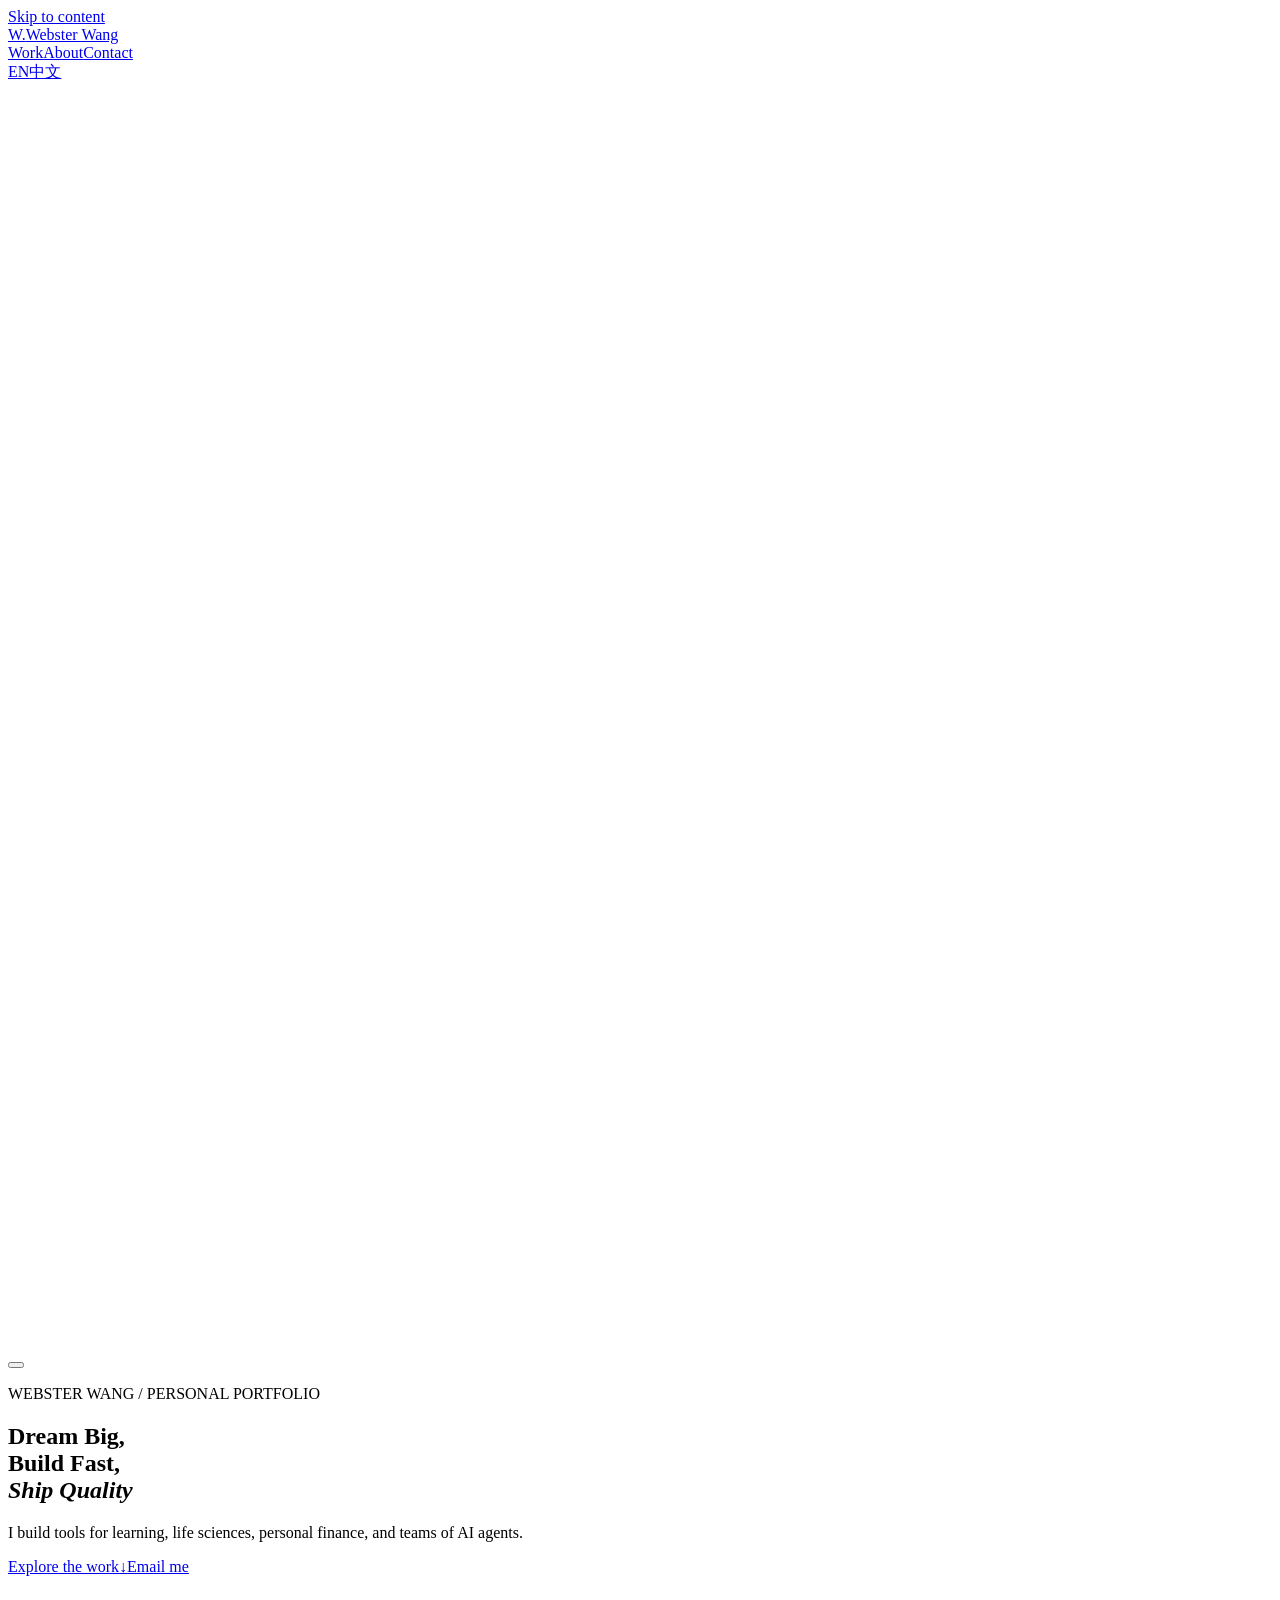
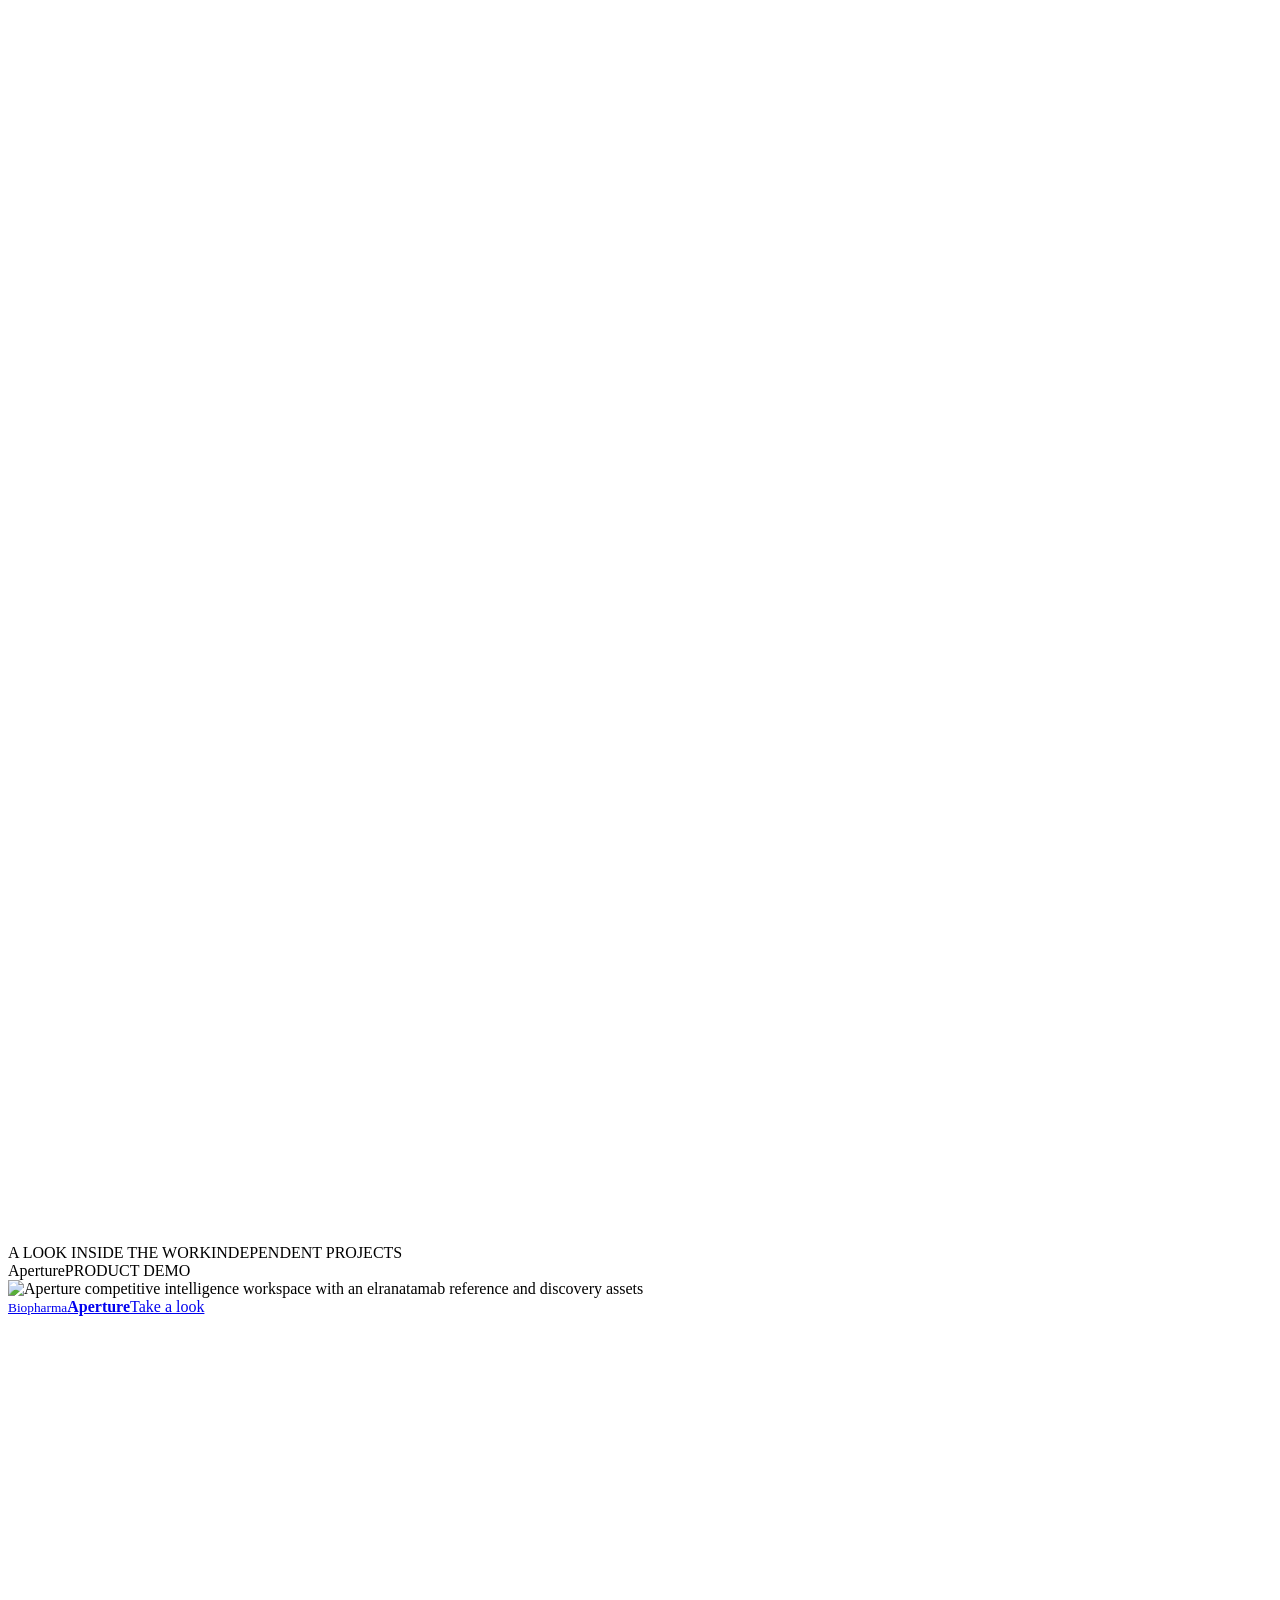
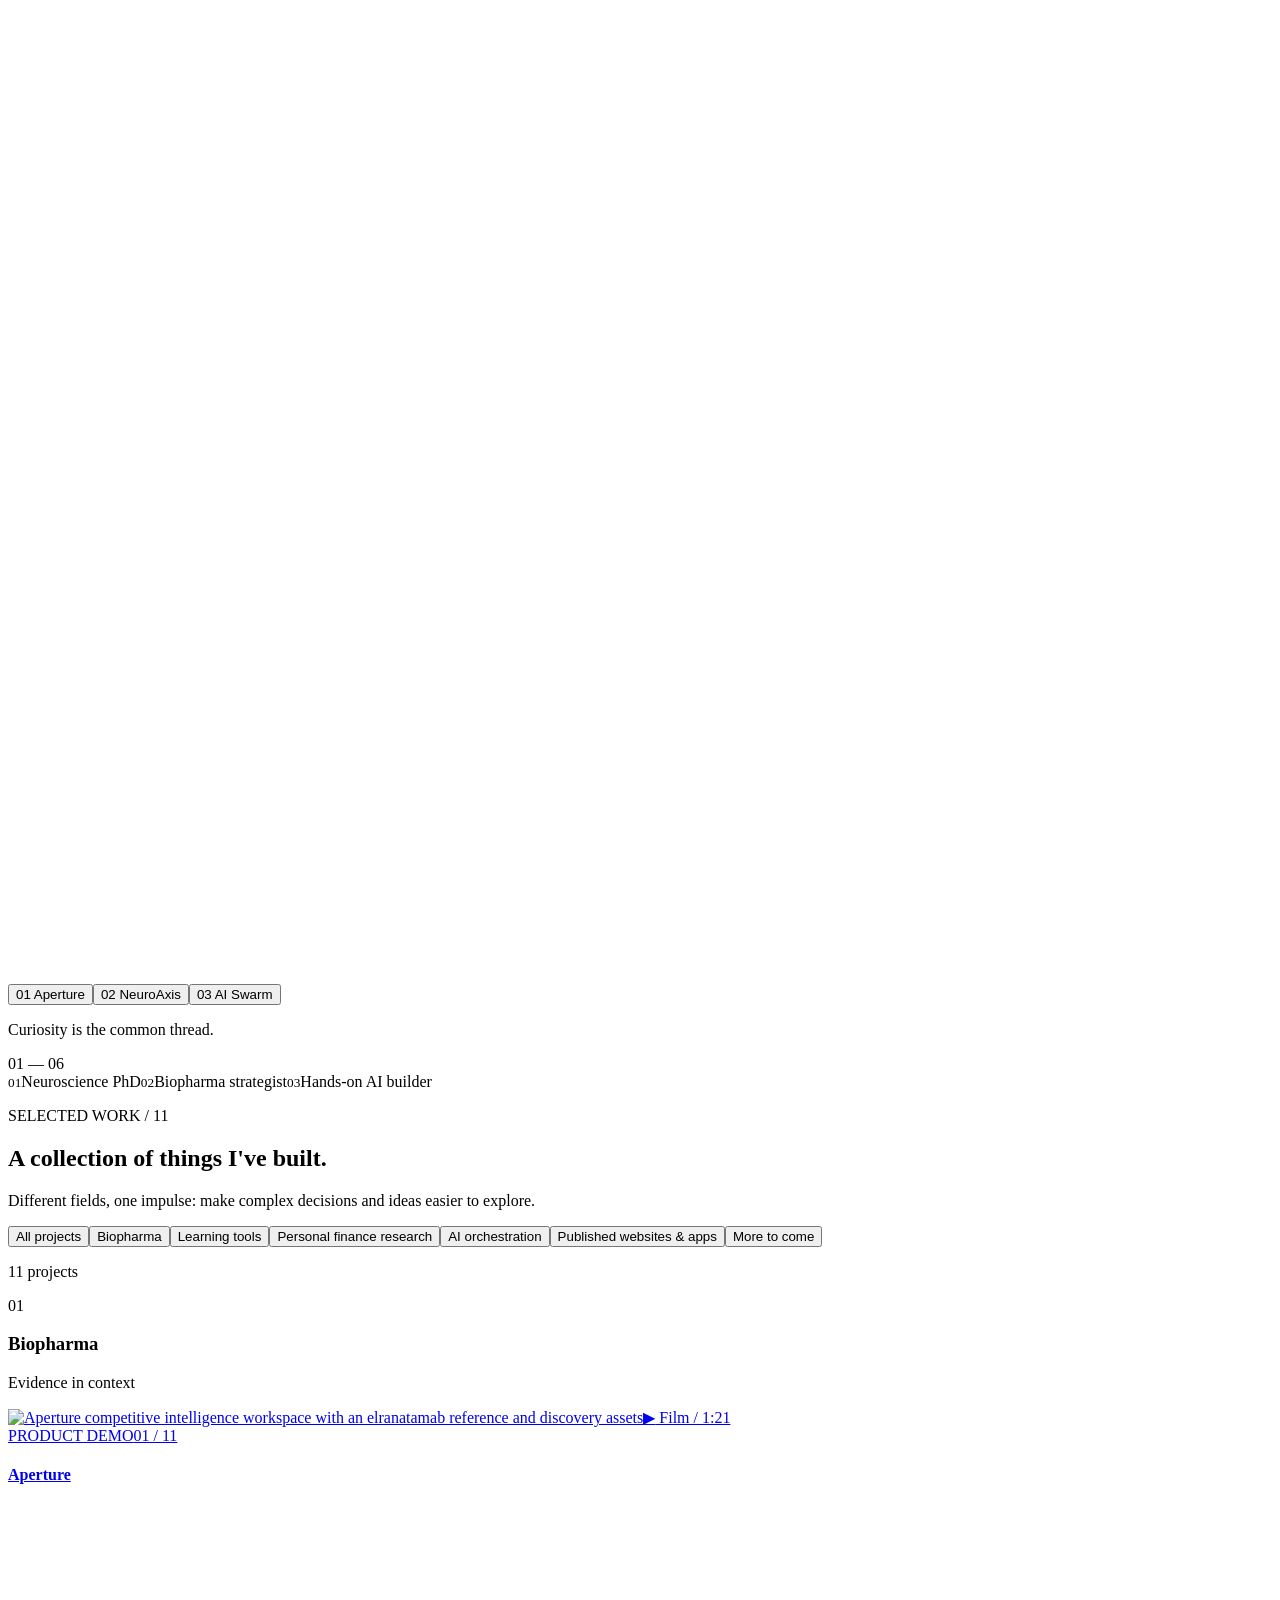
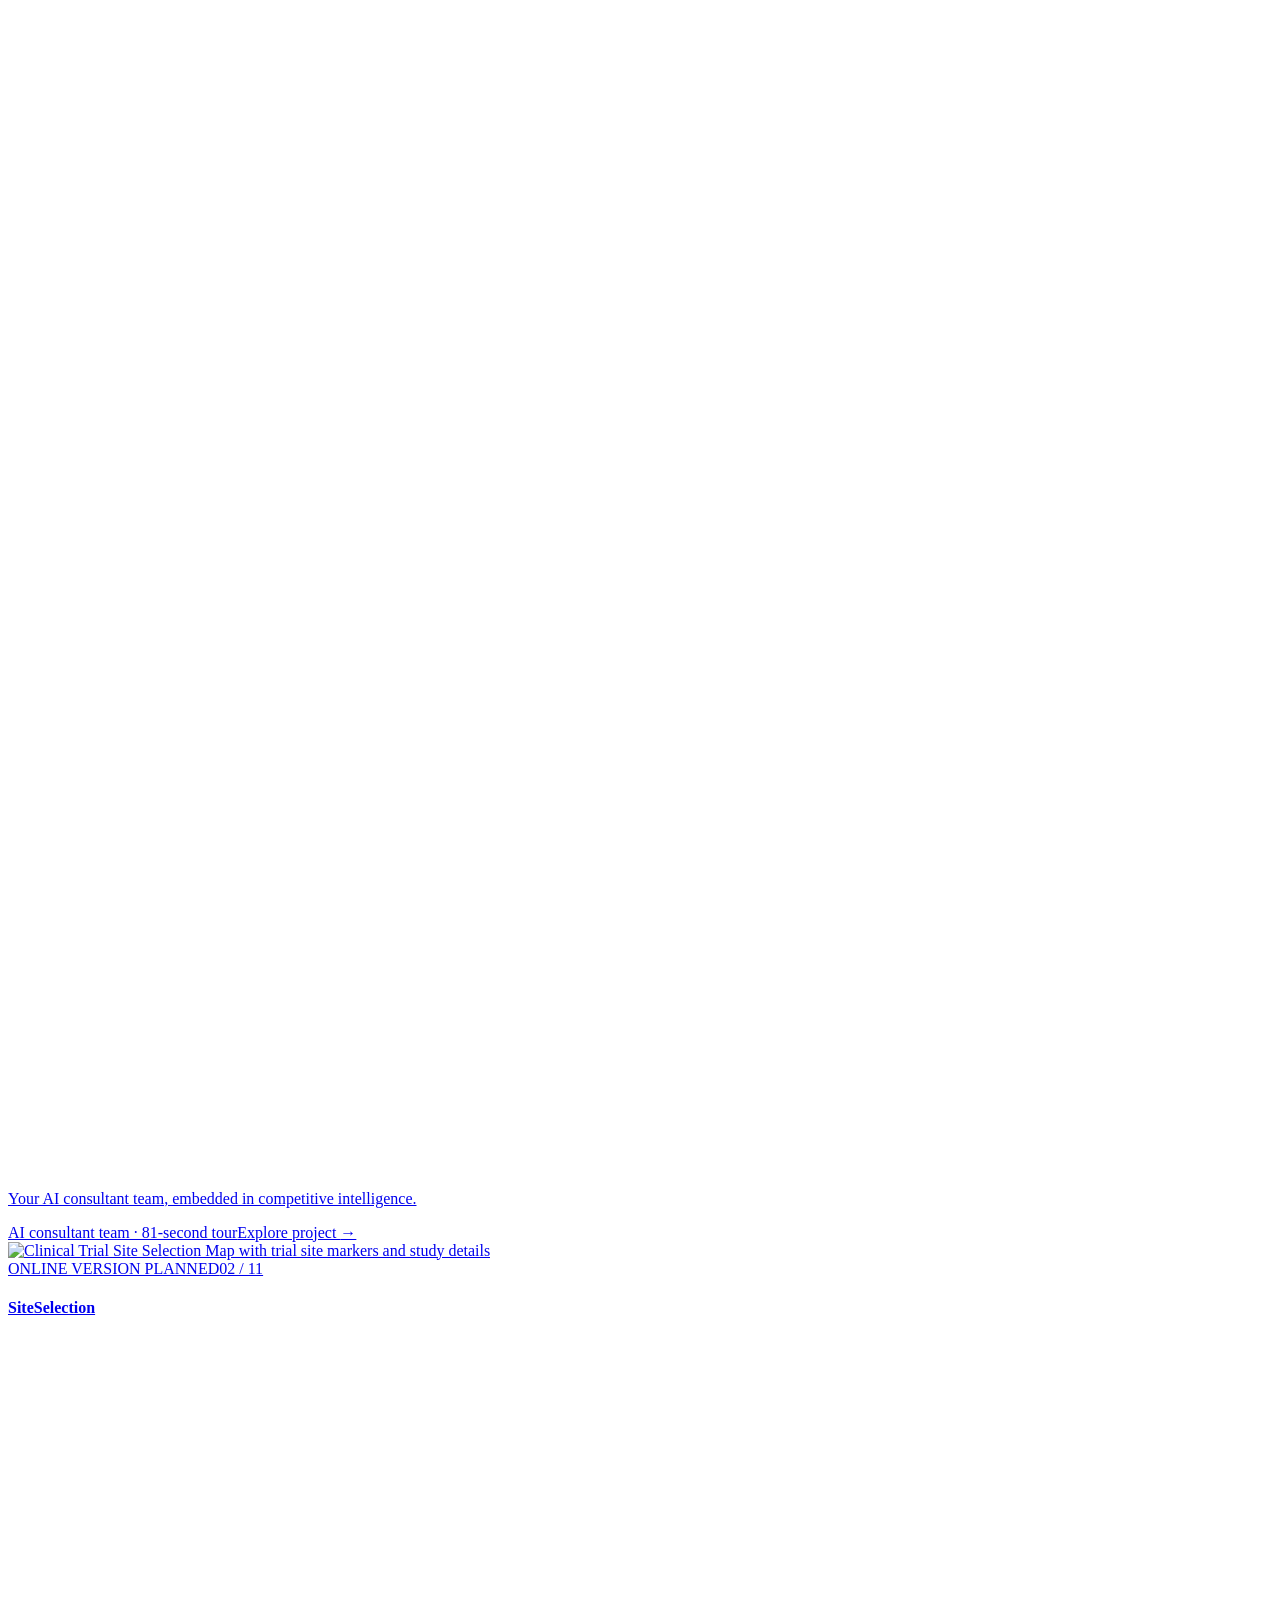
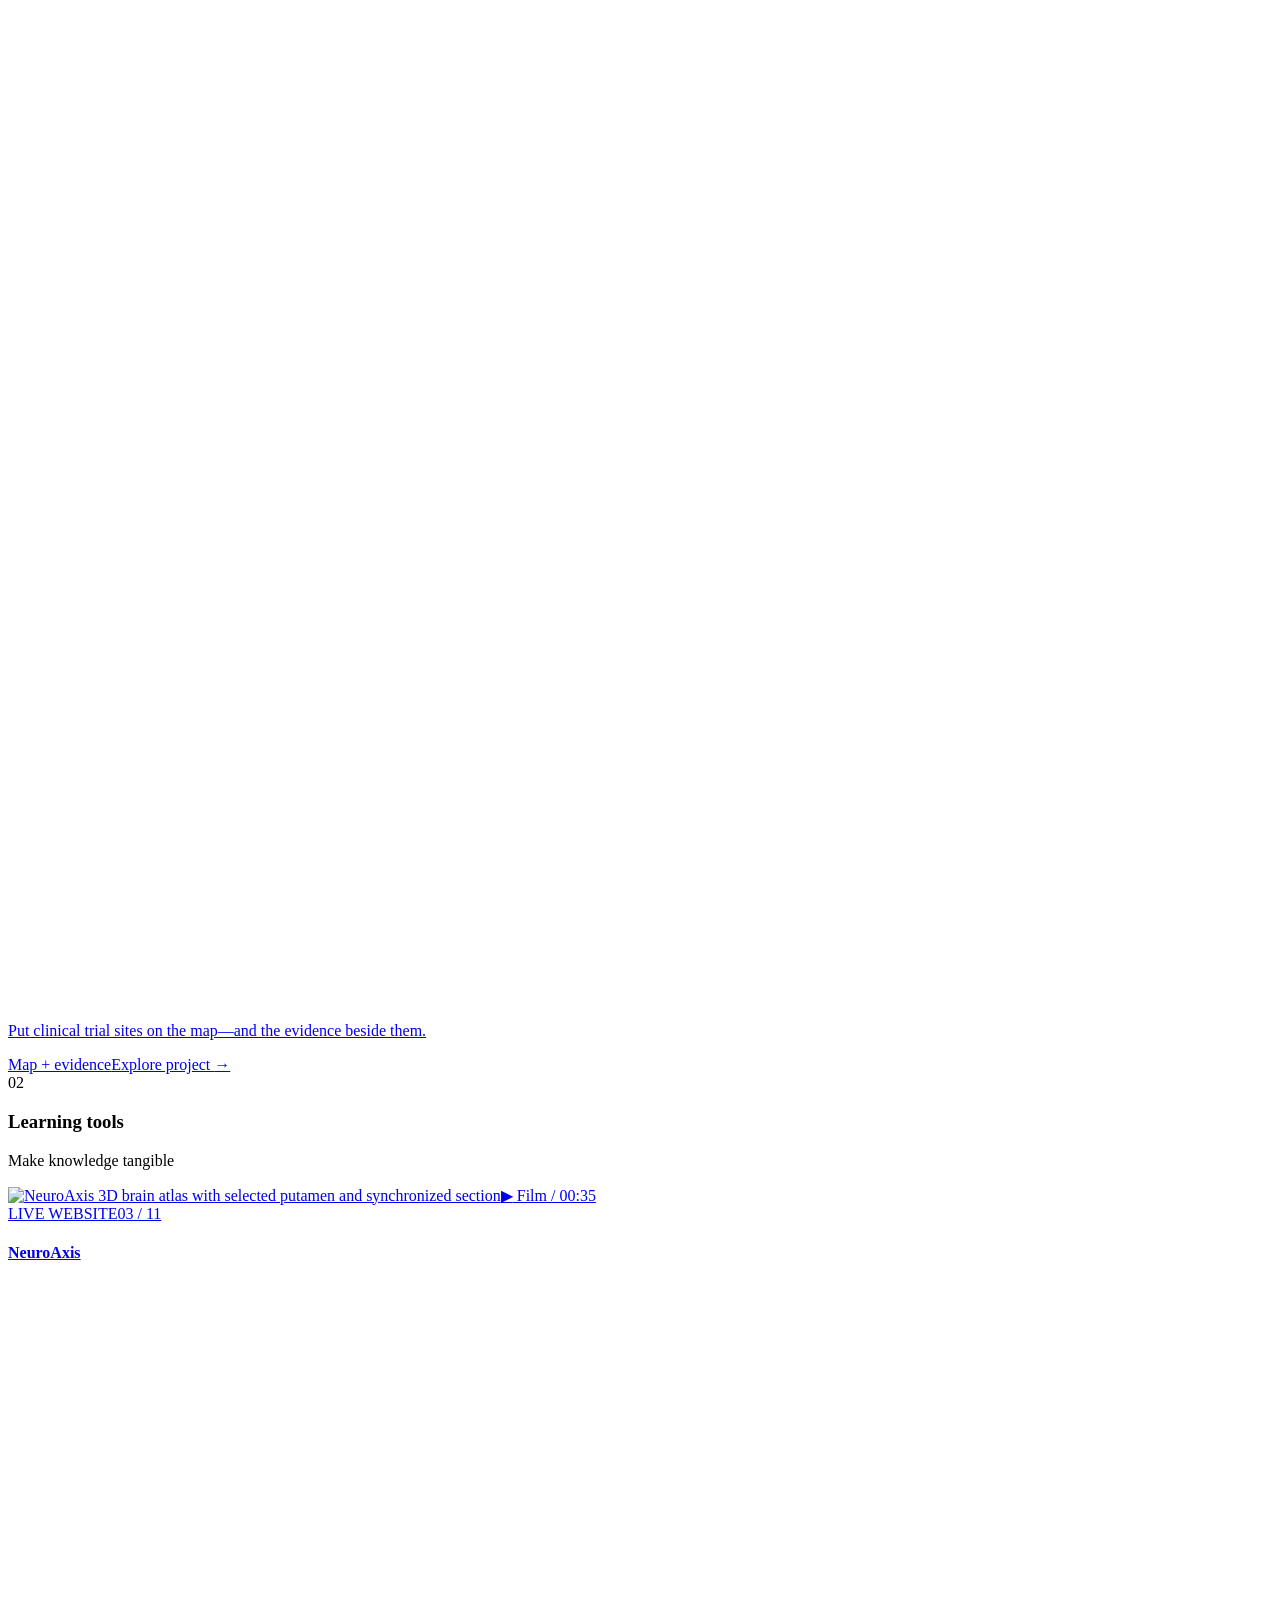
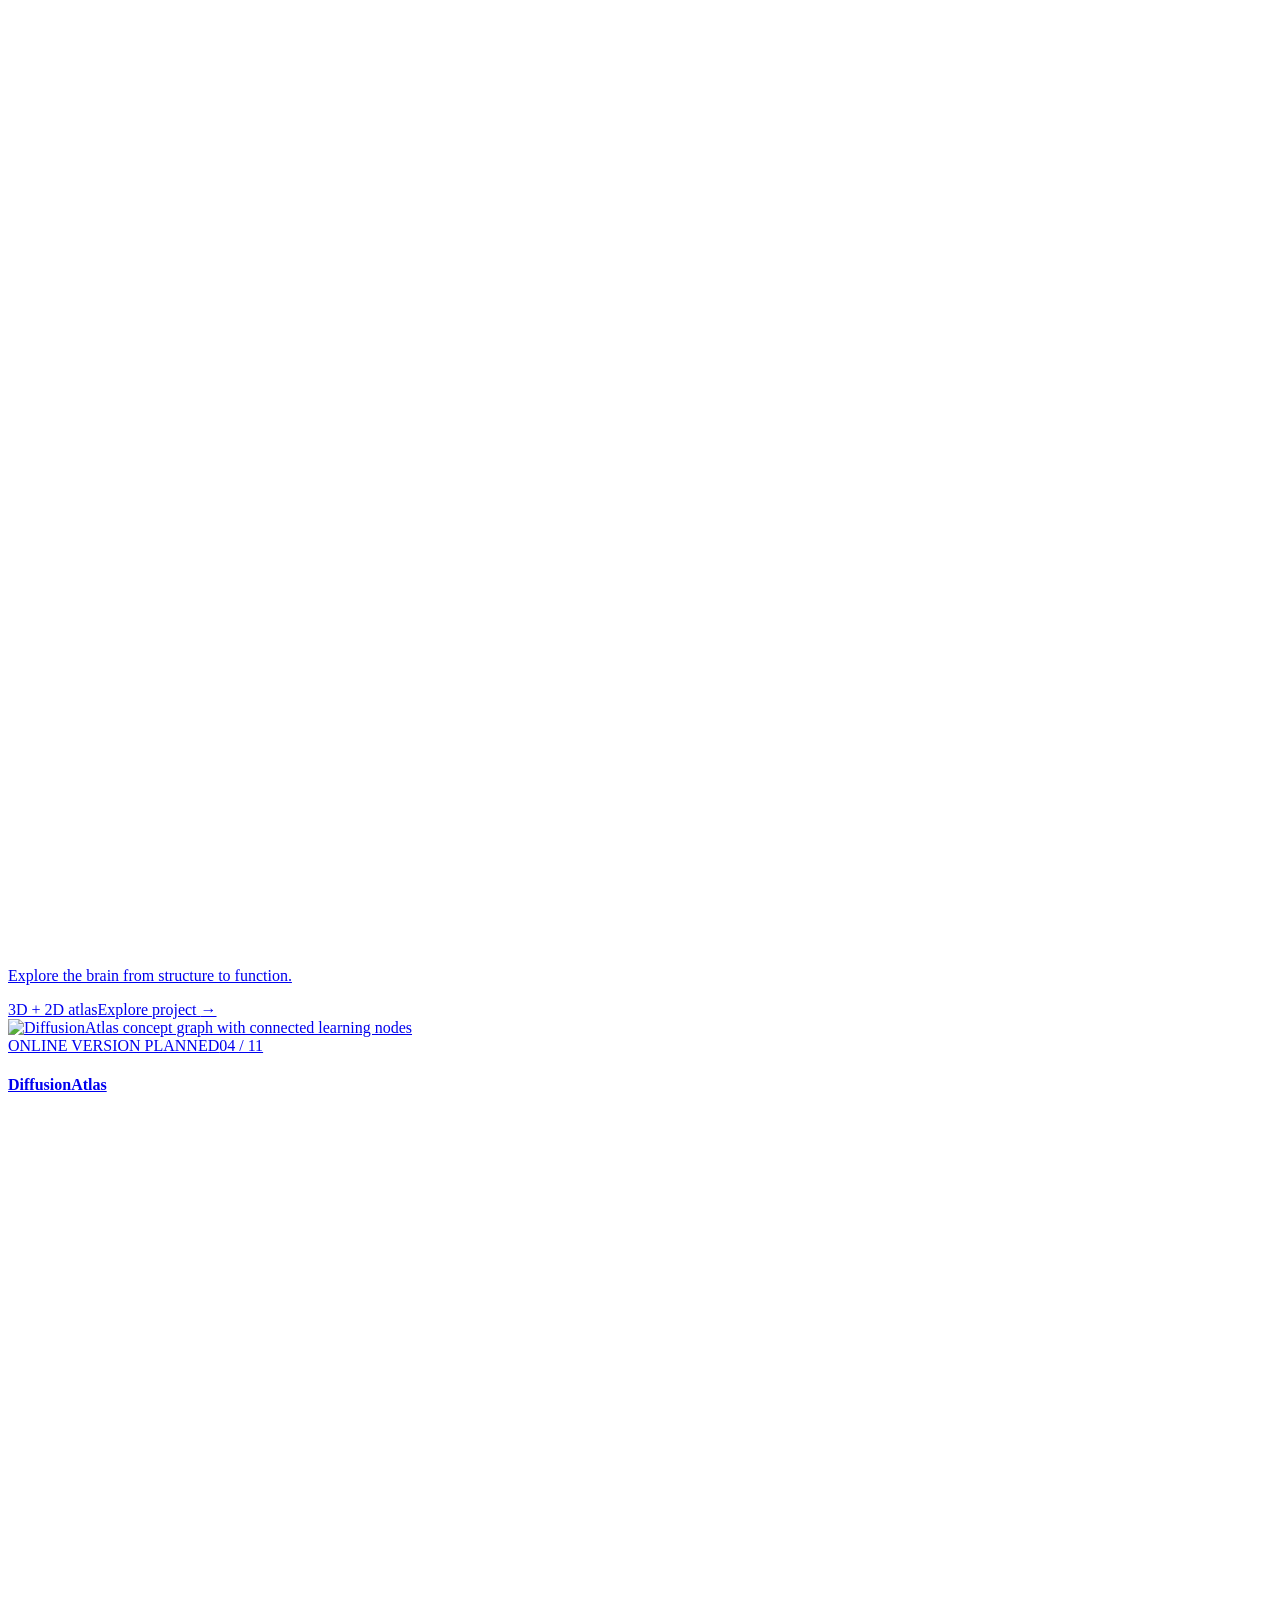
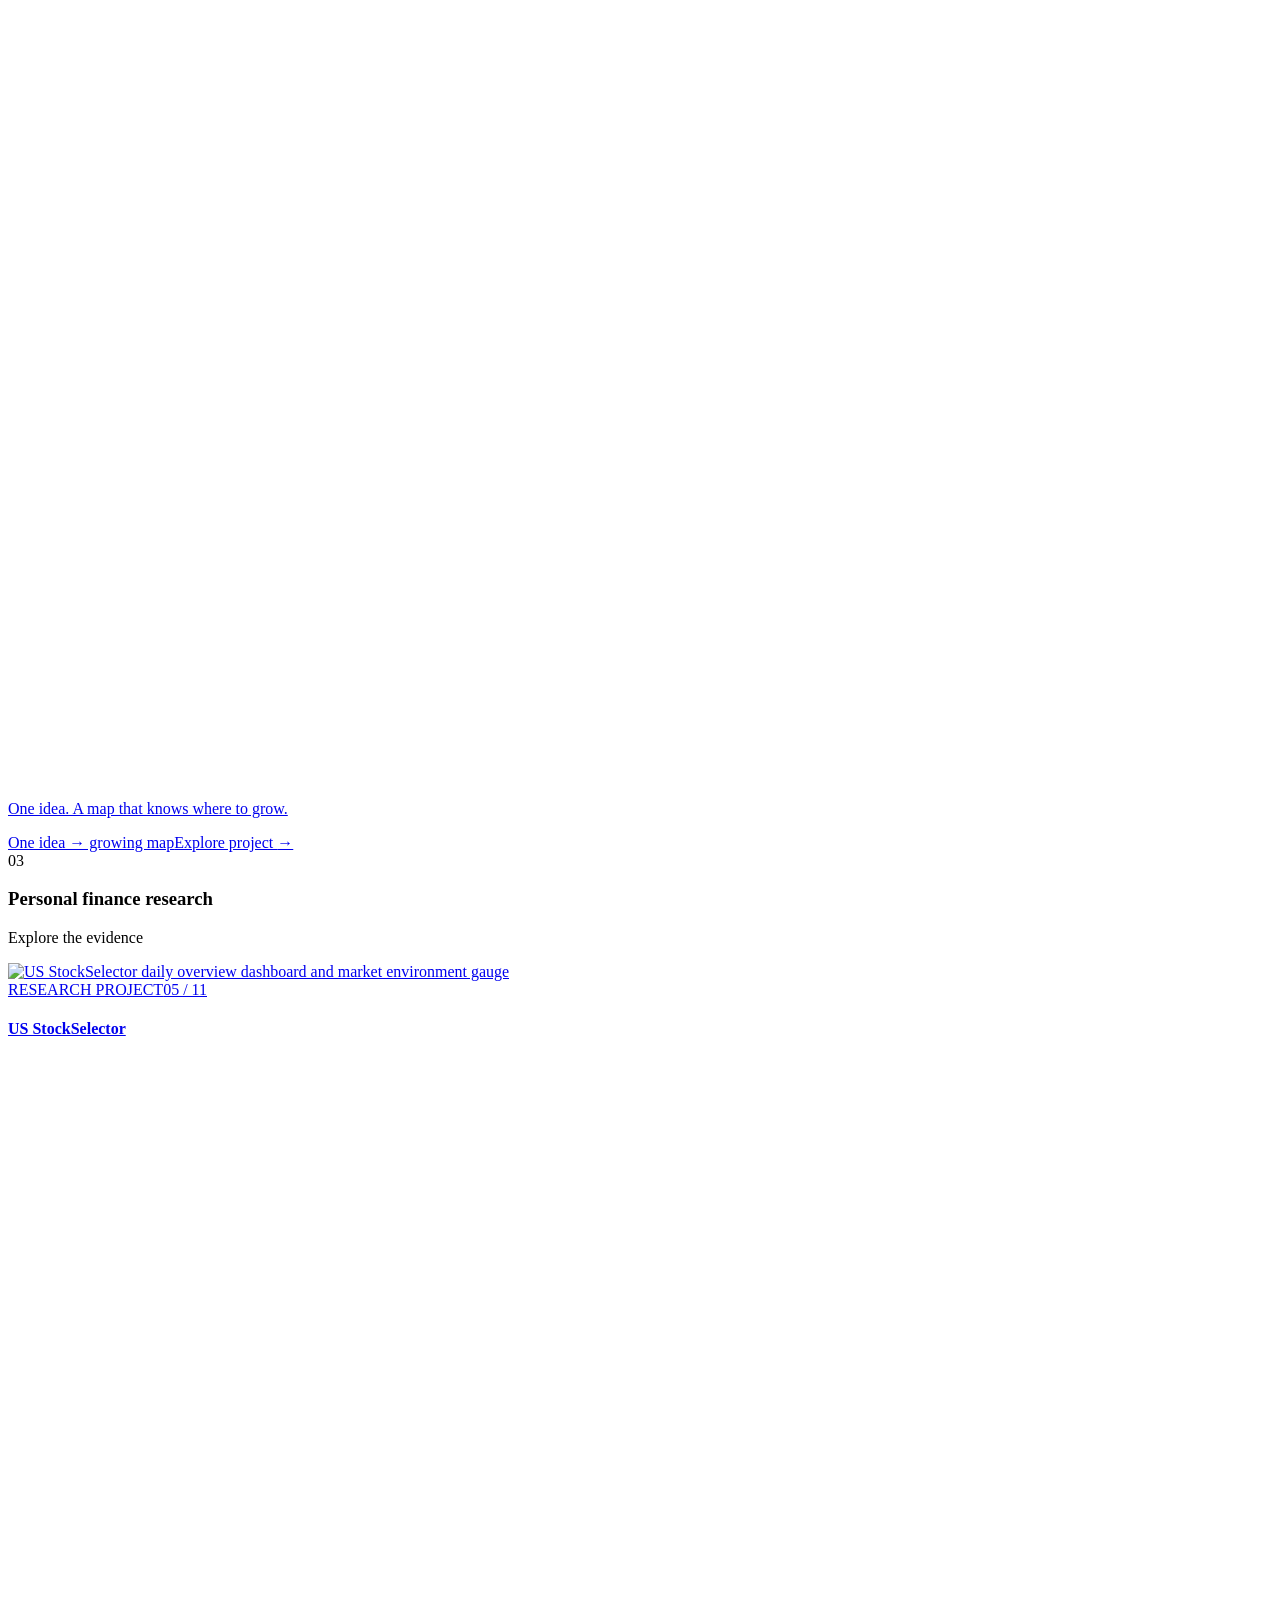
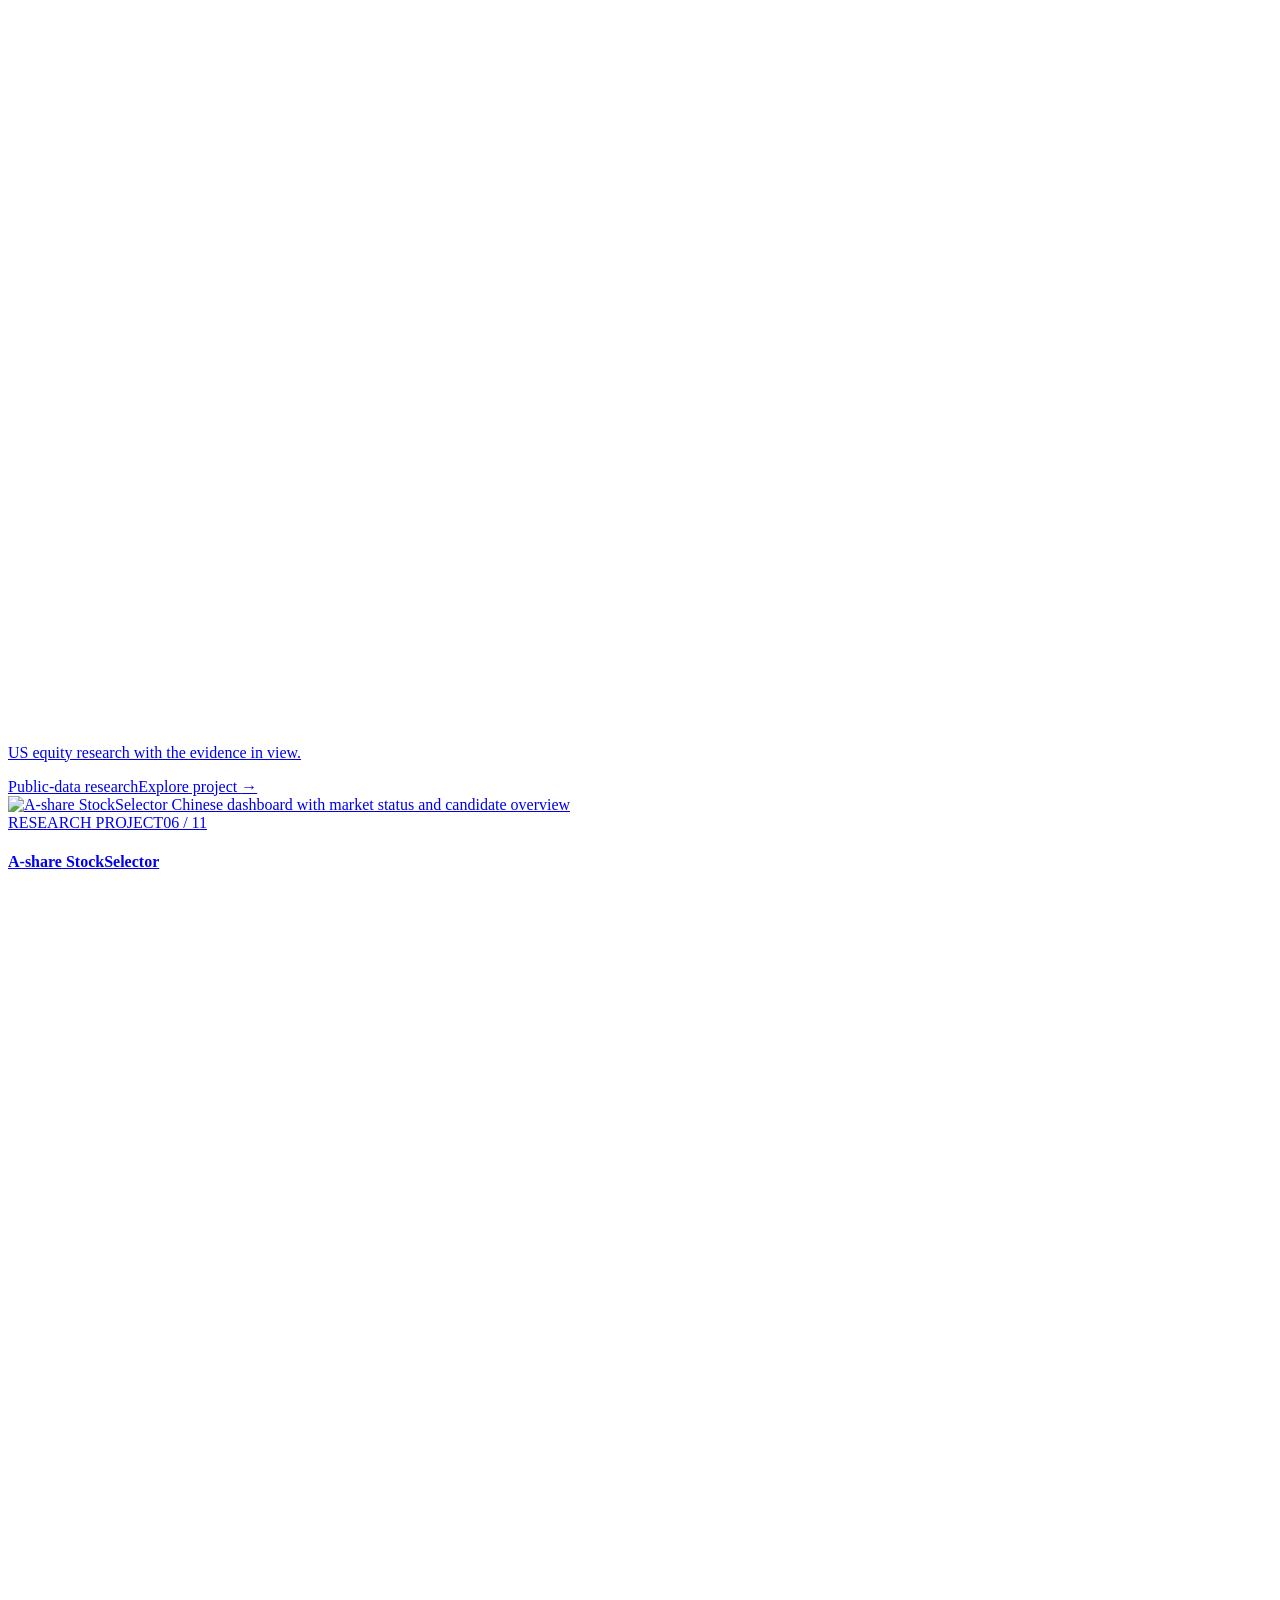
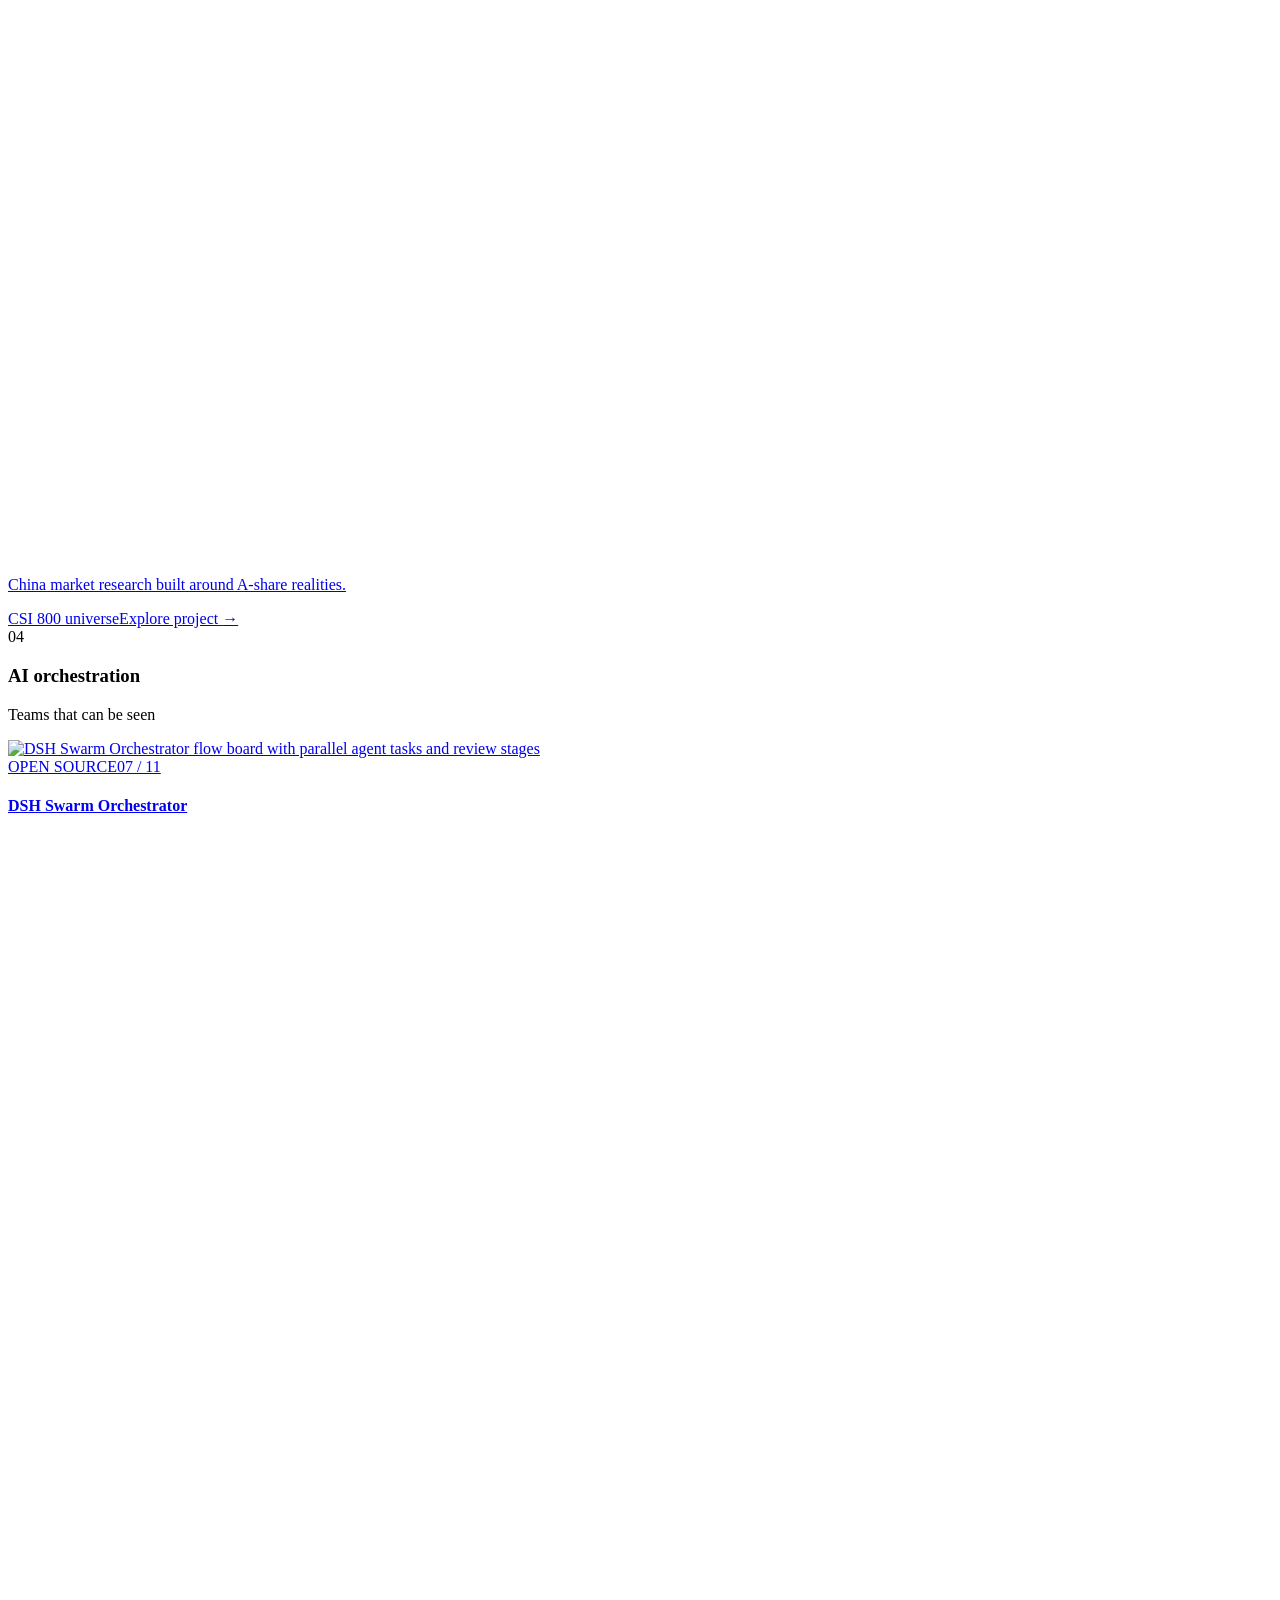
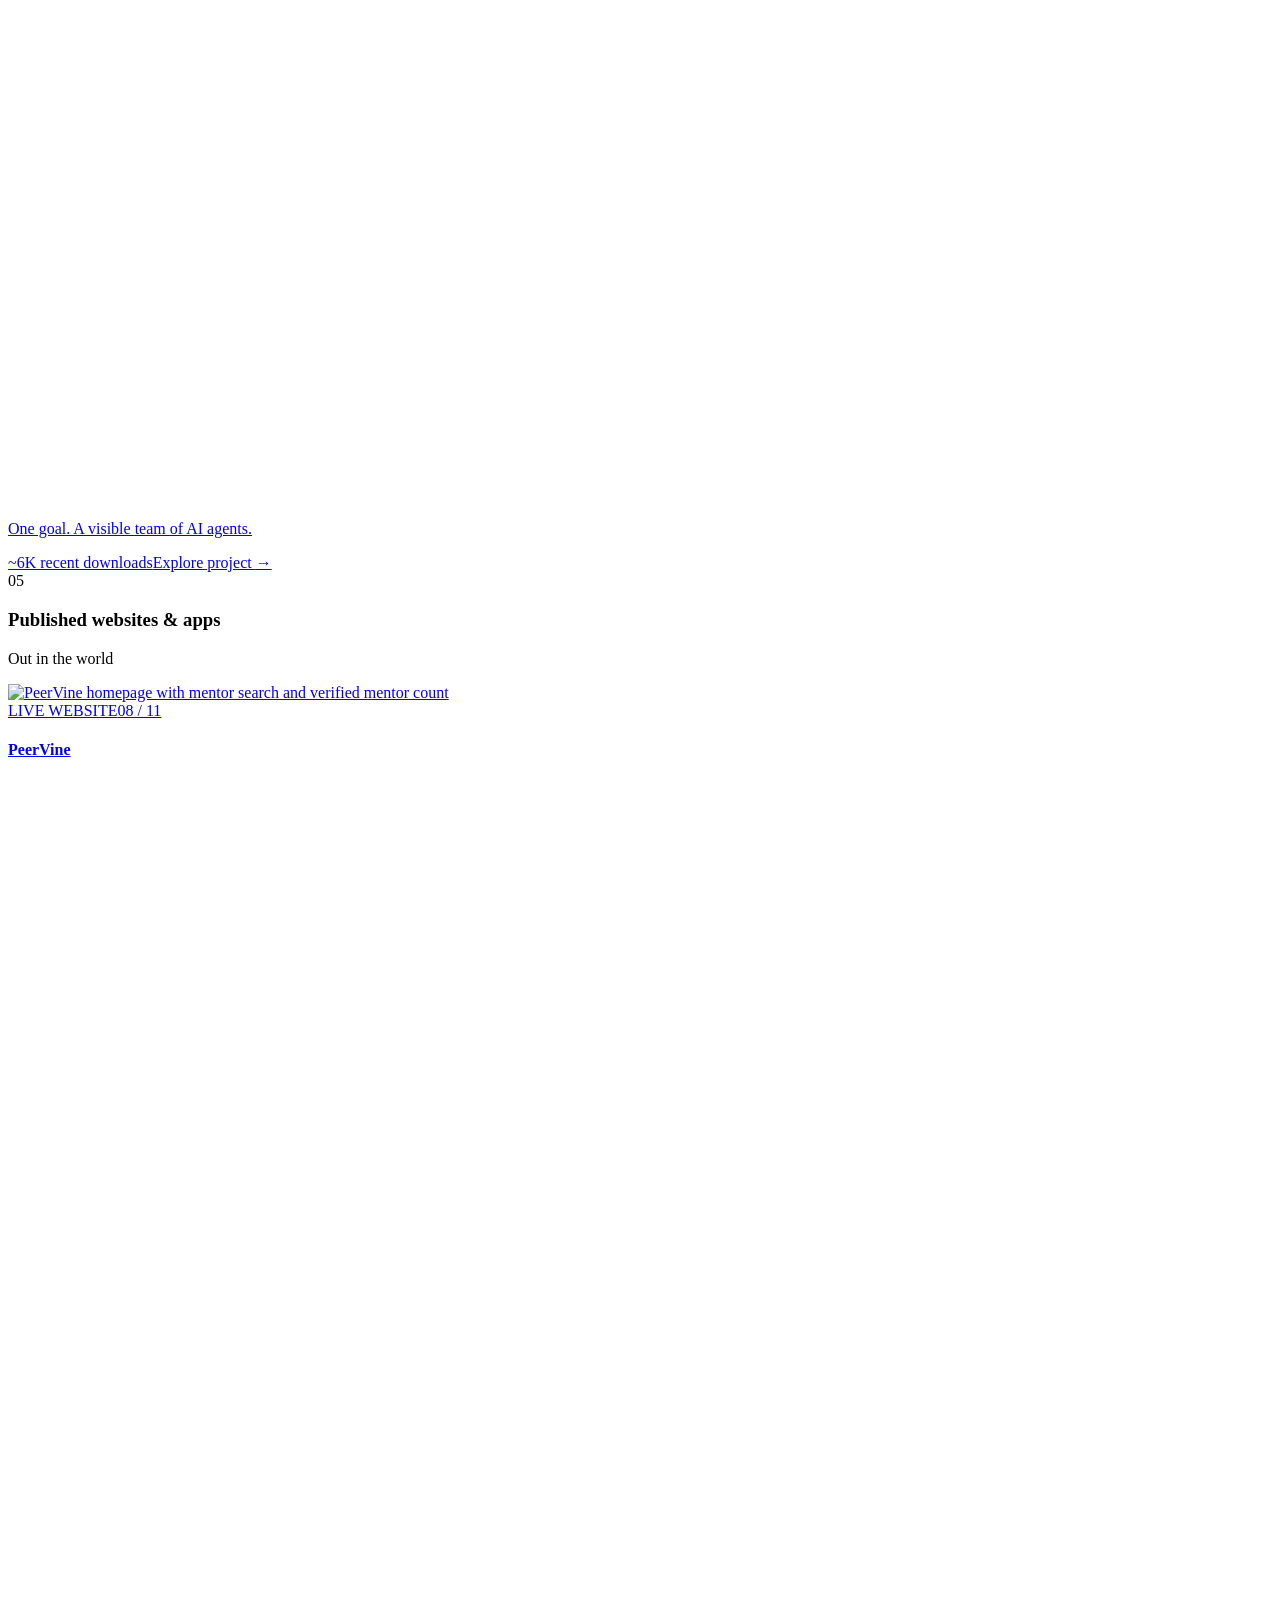
==== docs/index.html @ 098543c1 "Showcase Lantern Studio with a playable bilingual mystery" ====
<!doctype html><html lang="en"><head><meta charset="utf-8"><meta name="viewport" content="width=device-width, initial-scale=1"><meta name="theme-color" content="#f6f5f0"><meta name="description" content="I build tools for learning, life sciences, personal finance, and teams of AI agents."><link rel="canonical" href="https://websterwang-ai.github.io/"><link rel="alternate" hreflang="zh-Hans" href="https://websterwang-ai.github.io/zh/"><link rel="icon" type="image/svg+xml" href="/assets/favicon.svg"><link rel="preload" href="/assets/fonts/instrument-serif.woff2" as="font" type="font/woff2" crossorigin><link rel="preload" href="/assets/fonts/inter-latin.woff2" as="font" type="font/woff2" crossorigin><link rel="stylesheet" href="/assets/site.css"><meta property="og:type" content="website"><meta property="og:title" content="Webster Wang — Dream Big, Build Fast, Ship Quality"><meta property="og:description" content="I build tools for learning, life sciences, personal finance, and teams of AI agents."><meta property="og:url" content="https://websterwang-ai.github.io/"><meta property="og:image" content="https://websterwang-ai.github.io/assets/showcase/social-card.jpg"><meta name="twitter:card" content="summary_large_image"><title>Webster Wang — Dream Big, Build Fast, Ship Quality</title><script src="/assets/site.js" defer></script></head><body><a class="skip-link" href="#main">Skip to content</a><header class="site-header" id="top"><div class="header-inner shell"><a class="brand" href="/" aria-label="Webster Wang"><span class="brand-mark" aria-hidden="true">W.</span><span>Webster Wang</span></a><nav class="desktop-nav" aria-label="Primary navigation"><a href="/#work">Work</a><a href="/#about">About</a><a href="/#contact">Contact</a></nav><div class="header-actions"><div class="lang-switch" aria-label="Language / 语言"><a href="/" lang="en" aria-current="page">EN</a><a href="/zh/" lang="zh-Hans" >中文</a></div><a class="header-mail" href="mailto:websterwangai@gmail.com" aria-label="Email me"><svg viewBox="0 0 24 24" fill="none" aria-hidden="true"><path d="M5 19 19 5M5 5h14v14"/></svg></a><button class="menu-toggle" type="button" aria-label="Open menu" aria-expanded="false" aria-controls="mobile-nav"><span></span><span></span></button></div></div><nav class="mobile-nav shell" id="mobile-nav" hidden aria-label="Primary navigation"><a href="/#work">Work</a><a href="/#about">About</a><a href="/#contact">Contact</a></nav></header><main id="main"><section class="hero"><div class="shell hero-grid"><div class="hero-copy"><p class="eyebrow">WEBSTER WANG / PERSONAL PORTFOLIO</p><h1>Dream Big,<br>Build Fast,<br><em>Ship Quality</em></h1><p class="hero-lead">I build tools for learning, life sciences, personal finance, and teams of AI agents.</p><div class="hero-actions"><a class="button button-light" href="#work">Explore the work<span aria-hidden="true">↓</span></a><a class="hero-contact" href="mailto:websterwangai@gmail.com">Email me <svg viewBox="0 0 24 24" fill="none" aria-hidden="true"><path d="M5 19 19 5M5 5h14v14"/></svg></a></div></div><div class="hero-showcase"><div class="showcase-topline"><span>A LOOK INSIDE THE WORK</span><span>INDEPENDENT PROJECTS</span></div><div class="showcase-frames"><div class="showcase-panel" id="hero-view-aperture" role="tabpanel" aria-labelledby="hero-tab-aperture"><div class="showcase-screen"><div class="screen-toolbar"><span class="window-dots" aria-hidden="true"><i></i><i></i><i></i></span><span>Aperture</span><span>PRODUCT DEMO</span></div><img src="/assets/showcase/aperture-timeline.webp" alt="Aperture competitive intelligence workspace with an elranatamab reference and discovery assets" width="1265" height="712" loading="eager" fetchpriority="high" decoding="async"></div><a class="showcase-caption" href="/projects/aperture/"><span><small>Biopharma</small><strong>Aperture</strong></span><span class="showcase-open">Take a look <svg viewBox="0 0 24 24" fill="none" aria-hidden="true"><path d="M5 19 19 5M5 5h14v14"/></svg></span></a></div><div class="showcase-panel" id="hero-view-neuroaxis" role="tabpanel" aria-labelledby="hero-tab-neuroaxis" hidden><div class="showcase-screen"><div class="screen-toolbar"><span class="window-dots" aria-hidden="true"><i></i><i></i><i></i></span><span>NeuroAxis</span><span>LIVE WEBSITE</span></div><img src="/assets/showcase/neuroaxis.webp" alt="NeuroAxis 3D brain atlas with selected putamen and synchronized section" width="1265" height="712" loading="lazy" decoding="async"></div><a class="showcase-caption" href="/projects/neuroaxis/"><span><small>Learning tools</small><strong>NeuroAxis</strong></span><span class="showcase-open">Take a look <svg viewBox="0 0 24 24" fill="none" aria-hidden="true"><path d="M5 19 19 5M5 5h14v14"/></svg></span></a></div><div class="showcase-panel" id="hero-view-dsh-ai-swarm" role="tabpanel" aria-labelledby="hero-tab-dsh-ai-swarm" hidden><div class="showcase-screen"><div class="screen-toolbar"><span class="window-dots" aria-hidden="true"><i></i><i></i><i></i></span><span>DSH Swarm Orchestrator</span><span>OPEN SOURCE</span></div><img src="/assets/showcase/dsh-ai-swarm.webp" alt="DSH Swarm Orchestrator flow board with parallel agent tasks and review stages" width="1265" height="712" loading="lazy" decoding="async"></div><a class="showcase-caption" href="/projects/dsh-ai-swarm/"><span><small>AI orchestration</small><strong>DSH Swarm Orchestrator</strong></span><span class="showcase-open">Take a look <svg viewBox="0 0 24 24" fill="none" aria-hidden="true"><path d="M5 19 19 5M5 5h14v14"/></svg></span></a></div></div><div class="showcase-switch" role="tablist" aria-label="Choose a project preview"><button type="button" role="tab" id="hero-tab-aperture" aria-controls="hero-view-aperture" aria-selected="true" tabindex="0"><span>01</span> Aperture</button><button type="button" role="tab" id="hero-tab-neuroaxis" aria-controls="hero-view-neuroaxis" aria-selected="false" tabindex="-1"><span>02</span> NeuroAxis</button><button type="button" role="tab" id="hero-tab-dsh-ai-swarm" aria-controls="hero-view-dsh-ai-swarm" aria-selected="false" tabindex="-1"><span>03</span> AI Swarm</button></div></div><div class="hero-foot"><p>Curiosity is the common thread.</p><span>01 — 06</span></div></div></section><div class="identity-strip"><div class="shell identity-inner"><span><small>01</small>Neuroscience PhD</span><span><small>02</small>Biopharma strategist</span><span><small>03</small>Hands-on AI builder</span></div></div><section class="work-section shell" id="work"><div class="work-heading"><div><p class="eyebrow">SELECTED WORK <span>/ 11</span></p><h2>A collection of things I&#39;ve built.</h2></div><p>Different fields, one impulse: make complex decisions and ideas easier to explore.</p></div><div class="work-navigation"><div class="filter-bar" role="group" aria-label="Work"><button class="filter-chip is-active" type="button" data-filter="all" aria-pressed="true">All projects</button><button class="filter-chip" type="button" data-filter="biopharma" aria-pressed="false">Biopharma</button><button class="filter-chip" type="button" data-filter="learning" aria-pressed="false">Learning tools</button><button class="filter-chip" type="button" data-filter="finance" aria-pressed="false">Personal finance research</button><button class="filter-chip" type="button" data-filter="ai" aria-pressed="false">AI orchestration</button><button class="filter-chip" type="button" data-filter="published" aria-pressed="false">Published websites &amp; apps</button><button class="filter-chip" type="button" data-filter="next" aria-pressed="false">More to come</button></div><p class="result-status" aria-live="polite" data-total="11">11 projects</p></div><section class="category-section" data-category="biopharma" id="biopharma"><div class="category-heading"><div><span class="category-number" aria-hidden="true">01</span><h3>Biopharma</h3></div><p>Evidence in context</p></div><div class="project-grid"><article class="project-card accent-blue" data-project-number="01"><a class="project-card-link" href="/projects/aperture/" aria-label="Explore project: Aperture"><div class="card-media media-screen accent-blue"><img src="/assets/showcase/aperture-timeline.webp" alt="Aperture competitive intelligence workspace with an elranatamab reference and discovery assets" loading="lazy" decoding="async" width="1400" height="790"><span class="video-badge"><span aria-hidden="true">▶</span> Film / 1:21</span></div><div class="card-body"><div class="card-meta"><span>PRODUCT DEMO</span><span>01 / 11</span></div><div class="card-title-row"><h4>Aperture</h4><span class="card-arrow"><svg viewBox="0 0 24 24" fill="none" aria-hidden="true"><path d="M5 19 19 5M5 5h14v14"/></svg></span></div><p class="card-line">Your AI consultant team, embedded in competitive intelligence.</p><div class="card-foot"><span>AI consultant team · 81-second tour</span><span>Explore project <span aria-hidden="true">→</span></span></div></div></a></article><article class="project-card accent-blue" data-project-number="02"><a class="project-card-link" href="/projects/siteselection/" aria-label="Explore project: SiteSelection"><div class="card-media media-screen accent-blue"><img src="/assets/showcase/siteselection-demo.webp" alt="Clinical Trial Site Selection Map with trial site markers and study details" loading="lazy" decoding="async" width="1400" height="790"></div><div class="card-body"><div class="card-meta"><span>ONLINE VERSION PLANNED</span><span>02 / 11</span></div><div class="card-title-row"><h4>SiteSelection</h4><span class="card-arrow"><svg viewBox="0 0 24 24" fill="none" aria-hidden="true"><path d="M5 19 19 5M5 5h14v14"/></svg></span></div><p class="card-line">Put clinical trial sites on the map—and the evidence beside them.</p><div class="card-foot"><span>Map + evidence</span><span>Explore project <span aria-hidden="true">→</span></span></div></div></a></article></div></section><section class="category-section" data-category="learning" id="learning"><div class="category-heading"><div><span class="category-number" aria-hidden="true">02</span><h3>Learning tools</h3></div><p>Make knowledge tangible</p></div><div class="project-grid"><article class="project-card accent-violet" data-project-number="03"><a class="project-card-link" href="/projects/neuroaxis/" aria-label="Explore project: NeuroAxis"><div class="card-media media-screen accent-violet"><img src="/assets/showcase/neuroaxis.webp" alt="NeuroAxis 3D brain atlas with selected putamen and synchronized section" loading="lazy" decoding="async" width="1400" height="790"><span class="video-badge"><span aria-hidden="true">▶</span> Film / 00:35</span></div><div class="card-body"><div class="card-meta"><span>LIVE WEBSITE</span><span>03 / 11</span></div><div class="card-title-row"><h4>NeuroAxis</h4><span class="card-arrow"><svg viewBox="0 0 24 24" fill="none" aria-hidden="true"><path d="M5 19 19 5M5 5h14v14"/></svg></span></div><p class="card-line">Explore the brain from structure to function.</p><div class="card-foot"><span>3D + 2D atlas</span><span>Explore project <span aria-hidden="true">→</span></span></div></div></a></article><article class="project-card accent-mint" data-project-number="04"><a class="project-card-link" href="/projects/diffusionatlas/" aria-label="Explore project: DiffusionAtlas"><div class="card-media media-screen accent-mint"><img src="/assets/showcase/diffusionatlas.webp" alt="DiffusionAtlas concept graph with connected learning nodes" loading="lazy" decoding="async" width="1400" height="790"></div><div class="card-body"><div class="card-meta"><span>ONLINE VERSION PLANNED</span><span>04 / 11</span></div><div class="card-title-row"><h4>DiffusionAtlas</h4><span class="card-arrow"><svg viewBox="0 0 24 24" fill="none" aria-hidden="true"><path d="M5 19 19 5M5 5h14v14"/></svg></span></div><p class="card-line">One idea. A map that knows where to grow.</p><div class="card-foot"><span>One idea → growing map</span><span>Explore project <span aria-hidden="true">→</span></span></div></div></a></article></div></section><section class="category-section" data-category="finance" id="finance"><div class="category-heading"><div><span class="category-number" aria-hidden="true">03</span><h3>Personal finance research</h3></div><p>Explore the evidence</p></div><div class="project-grid"><article class="project-card accent-lime" data-project-number="05"><a class="project-card-link" href="/projects/us-stockselector/" aria-label="Explore project: US StockSelector"><div class="card-media media-screen accent-lime"><img src="/assets/showcase/us-stockselector.webp" alt="US StockSelector daily overview dashboard and market environment gauge" loading="lazy" decoding="async" width="1400" height="790"></div><div class="card-body"><div class="card-meta"><span>RESEARCH PROJECT</span><span>05 / 11</span></div><div class="card-title-row"><h4>US StockSelector</h4><span class="card-arrow"><svg viewBox="0 0 24 24" fill="none" aria-hidden="true"><path d="M5 19 19 5M5 5h14v14"/></svg></span></div><p class="card-line">US equity research with the evidence in view.</p><div class="card-foot"><span>Public-data research</span><span>Explore project <span aria-hidden="true">→</span></span></div></div></a></article><article class="project-card accent-orange" data-project-number="06"><a class="project-card-link" href="/projects/a-share-stockselector/" aria-label="Explore project: A-share StockSelector"><div class="card-media media-screen accent-orange"><img src="/assets/showcase/ashare-stockselector.webp" alt="A-share StockSelector Chinese dashboard with market status and candidate overview" loading="lazy" decoding="async" width="1400" height="790"></div><div class="card-body"><div class="card-meta"><span>RESEARCH PROJECT</span><span>06 / 11</span></div><div class="card-title-row"><h4>A-share StockSelector</h4><span class="card-arrow"><svg viewBox="0 0 24 24" fill="none" aria-hidden="true"><path d="M5 19 19 5M5 5h14v14"/></svg></span></div><p class="card-line">China market research built around A-share realities.</p><div class="card-foot"><span>CSI 800 universe</span><span>Explore project <span aria-hidden="true">→</span></span></div></div></a></article></div></section><section class="category-section" data-category="ai" id="ai"><div class="category-heading"><div><span class="category-number" aria-hidden="true">04</span><h3>AI orchestration</h3></div><p>Teams that can be seen</p></div><div class="project-grid project-grid-single"><article class="project-card accent-lime" data-project-number="07"><a class="project-card-link" href="/projects/dsh-ai-swarm/" aria-label="Explore project: DSH Swarm Orchestrator"><div class="card-media media-screen accent-lime"><img src="/assets/showcase/dsh-ai-swarm.webp" alt="DSH Swarm Orchestrator flow board with parallel agent tasks and review stages" loading="lazy" decoding="async" width="1400" height="790"></div><div class="card-body"><div class="card-meta"><span>OPEN SOURCE</span><span>07 / 11</span></div><div class="card-title-row"><h4>DSH Swarm Orchestrator</h4><span class="card-arrow"><svg viewBox="0 0 24 24" fill="none" aria-hidden="true"><path d="M5 19 19 5M5 5h14v14"/></svg></span></div><p class="card-line">One goal. A visible team of AI agents.</p><div class="card-foot"><span>~6K recent downloads</span><span>Explore project <span aria-hidden="true">→</span></span></div></div></a></article></div></section><section class="category-section" data-category="published" id="published"><div class="category-heading"><div><span class="category-number" aria-hidden="true">05</span><h3>Published websites &amp; apps</h3></div><p>Out in the world</p></div><div class="project-grid"><article class="project-card accent-mint" data-project-number="08"><a class="project-card-link" href="/projects/peervine/" aria-label="Explore project: PeerVine"><div class="card-media media-screen accent-mint"><img src="/assets/showcase/peervine-en.webp" alt="PeerVine homepage with mentor search and verified mentor count" loading="lazy" decoding="async" width="1400" height="790"></div><div class="card-body"><div class="card-meta"><span>LIVE WEBSITE</span><span>08 / 11</span></div><div class="card-title-row"><h4>PeerVine</h4><span class="card-arrow"><svg viewBox="0 0 24 24" fill="none" aria-hidden="true"><path d="M5 19 19 5M5 5h14v14"/></svg></span></div><p class="card-line">Real mentors. Practical paths to dream schools.</p><div class="card-foot"><span>50+ verified mentors</span><span>Explore project <span aria-hidden="true">→</span></span></div></div></a></article><article class="project-card accent-blue" data-project-number="09"><a class="project-card-link" href="/projects/gradchoice/" aria-label="Explore project: GradChoice"><div class="card-media media-screen accent-blue"><img src="/assets/showcase/gradchoice-en.webp" alt="GradChoice homepage with supervisor search and platform mission" loading="lazy" decoding="async" width="1400" height="790"></div><div class="card-body"><div class="card-meta"><span>LIVE WEBSITE</span><span>09 / 11</span></div><div class="card-title-row"><h4>GradChoice</h4><span class="card-arrow"><svg viewBox="0 0 24 24" fill="none" aria-hidden="true"><path d="M5 19 19 5M5 5h14v14"/></svg></span></div><p class="card-line">Know the mentor, not just the program.</p><div class="card-foot"><span>50K+ visitors</span><span>Explore project <span aria-hidden="true">→</span></span></div></div></a></article><article class="project-card accent-cyan" data-project-number="10"><a class="project-card-link" href="/projects/tap-to-learn/" aria-label="Explore project: Tap to Learn"><div class="card-media media-phone accent-cyan"><div class="phone-stage"><img class="phone-back" src="/assets/showcase/tap-example.webp" alt="" loading="lazy" decoding="async" width="720" height="1600"><img class="phone-front" src="/assets/showcase/tap-lookup.webp" alt="Tap to Learn Android word lookup screen" loading="lazy" decoding="async" width="720" height="1600"></div></div><div class="card-body"><div class="card-meta"><span>ANDROID APP</span><span>10 / 11</span></div><div class="card-title-row"><h4>Tap to Learn</h4><span class="card-arrow"><svg viewBox="0 0 24 24" fill="none" aria-hidden="true"><path d="M5 19 19 5M5 5h14v14"/></svg></span></div><p class="card-line">Read it on screen. Learn it on the spot.</p><div class="card-foot"><span>20+ countries</span><span>Explore project <span aria-hidden="true">→</span></span></div></div></a></article></div></section><section class="category-section" data-category="next" id="next"><div class="category-heading"><div><span class="category-number" aria-hidden="true">06</span><h3>More to come</h3></div><p>New work to try</p></div><div class="project-grid project-grid-single"><article class="project-card accent-violet" data-project-number="11"><a class="project-card-link" href="/projects/indie-games/" aria-label="Explore project: Lantern Studio"><div class="card-media media-screen accent-violet"><img src="/assets/showcase/lantern-studio-en.webp" alt="Lantern Studio’s room editor with the tide ledger selected on a map and its English and Chinese text fields alongside" loading="lazy" decoding="async" width="1400" height="790"></div><div class="card-body"><div class="card-meta"><span>PLAYABLE DEMO</span><span>11 / 11</span></div><div class="card-title-row"><h4>Lantern Studio</h4><span class="card-arrow"><svg viewBox="0 0 24 24" fill="none" aria-hidden="true"><path d="M5 19 19 5M5 5h14v14"/></svg></span></div><p class="card-line">Build a small game one scene at a time. Try the studio’s bilingual mystery, Tideglass Observatory.</p><div class="card-foot"><span>Indie game development tool</span><span>Explore project <span aria-hidden="true">→</span></span></div></div></a></article></div></section><p class="figures-note">Audience and download figures are owner-reported as of September 2026.</p></section><section class="about-section" id="about"><div class="shell about-grid"><div><p class="eyebrow">A LITTLE ABOUT ME</p><h2>A curious mind with a builder&#39;s habit.</h2></div><div class="about-copy"><p>Neuroscience PhD. Biotech veteran. Snowboarder. Vibe coder running on 10B+ tokens a month. I turn complex ideas into tools people can actually use.</p><div class="about-fields"><span>Science</span><span>Strategy</span><span>Software</span><span>Learning</span></div><a class="text-link" href="https://github.com/linkbag" target="_blank" rel="noopener noreferrer">GitHub profile <svg viewBox="0 0 24 24" fill="none" aria-hidden="true"><path d="M5 19 19 5M5 5h14v14"/></svg></a></div></div></section></main><section class="contact-section" id="contact"><div class="shell contact-grid"><div><p class="eyebrow">LET&#39;S CONNECT</p><h2>Have an idea worth building?</h2><p>I’m always interested in thoughtful collaborations, useful tools, and good questions.</p></div><a class="contact-email" href="mailto:websterwangai@gmail.com">websterwangai@gmail.com <svg viewBox="0 0 24 24" fill="none" aria-hidden="true"><path d="M5 19 19 5M5 5h14v14"/></svg></a></div></section><footer class="site-footer"><div class="shell footer-inner"><span>© 2026 Webster Wang</span><span>Made with curiosity. Built to be useful.</span><div><a href="https://github.com/linkbag" target="_blank" rel="noopener noreferrer">GitHub ↗</a><a href="mailto:websterwangai@gmail.com">Email me ↗</a><a href="#top">Top ↑</a></div></div></footer><dialog class="image-viewer" id="image-viewer" aria-label="Project screenshot"><button type="button" class="viewer-close" aria-label="Close image">×</button><img alt=""><p class="viewer-caption"></p></dialog></body></html>
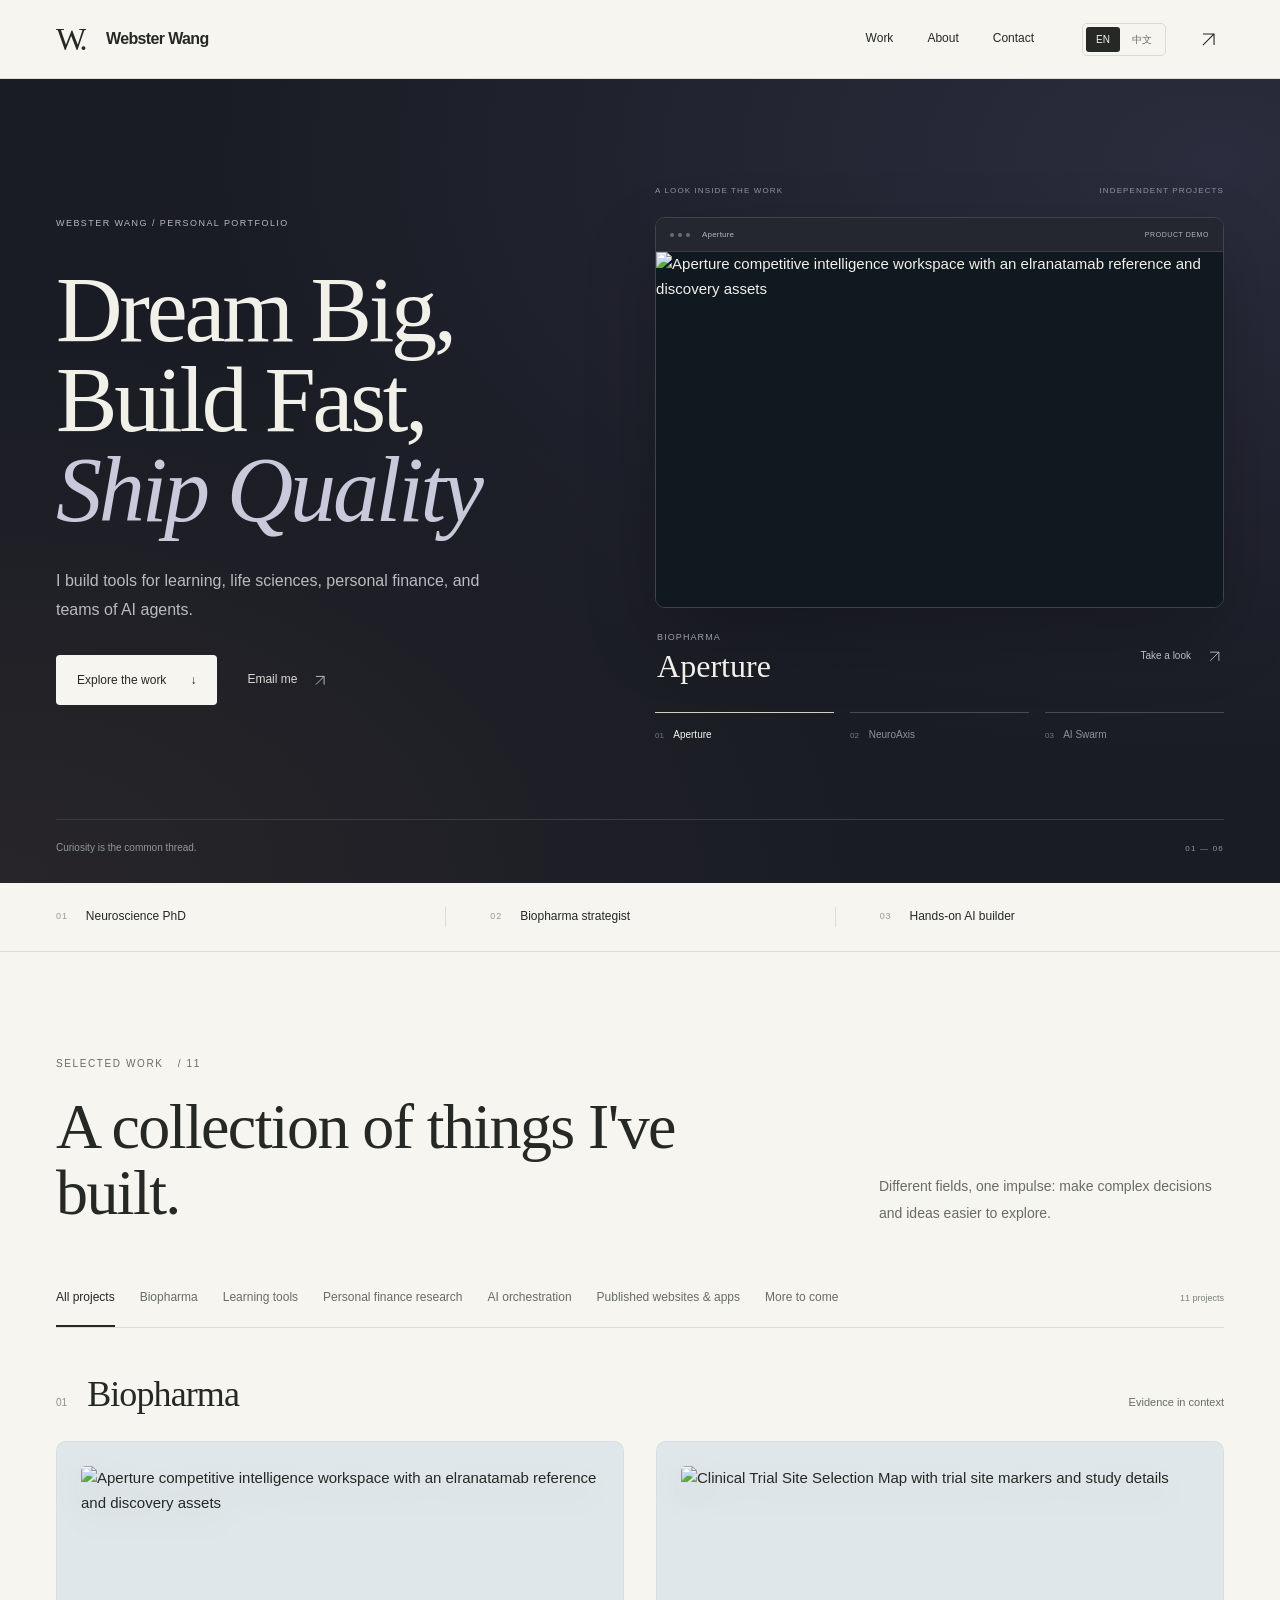
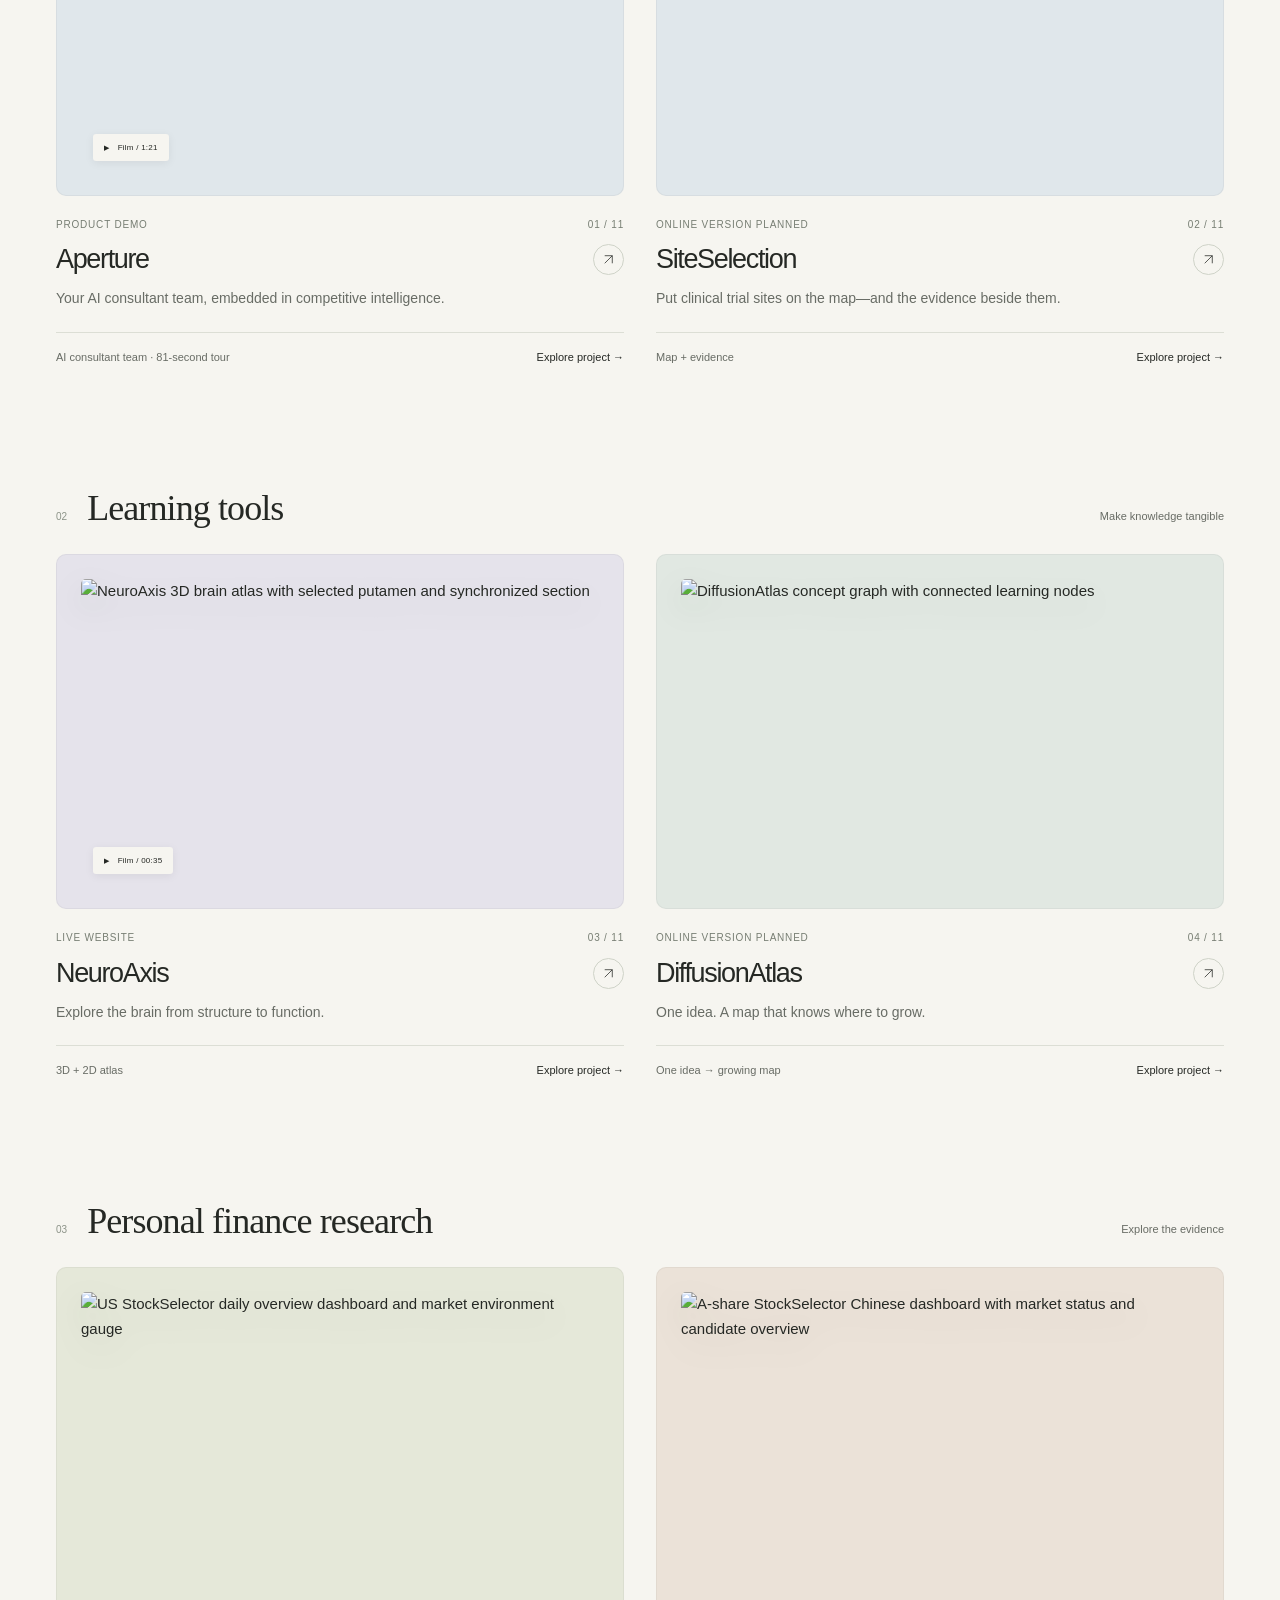
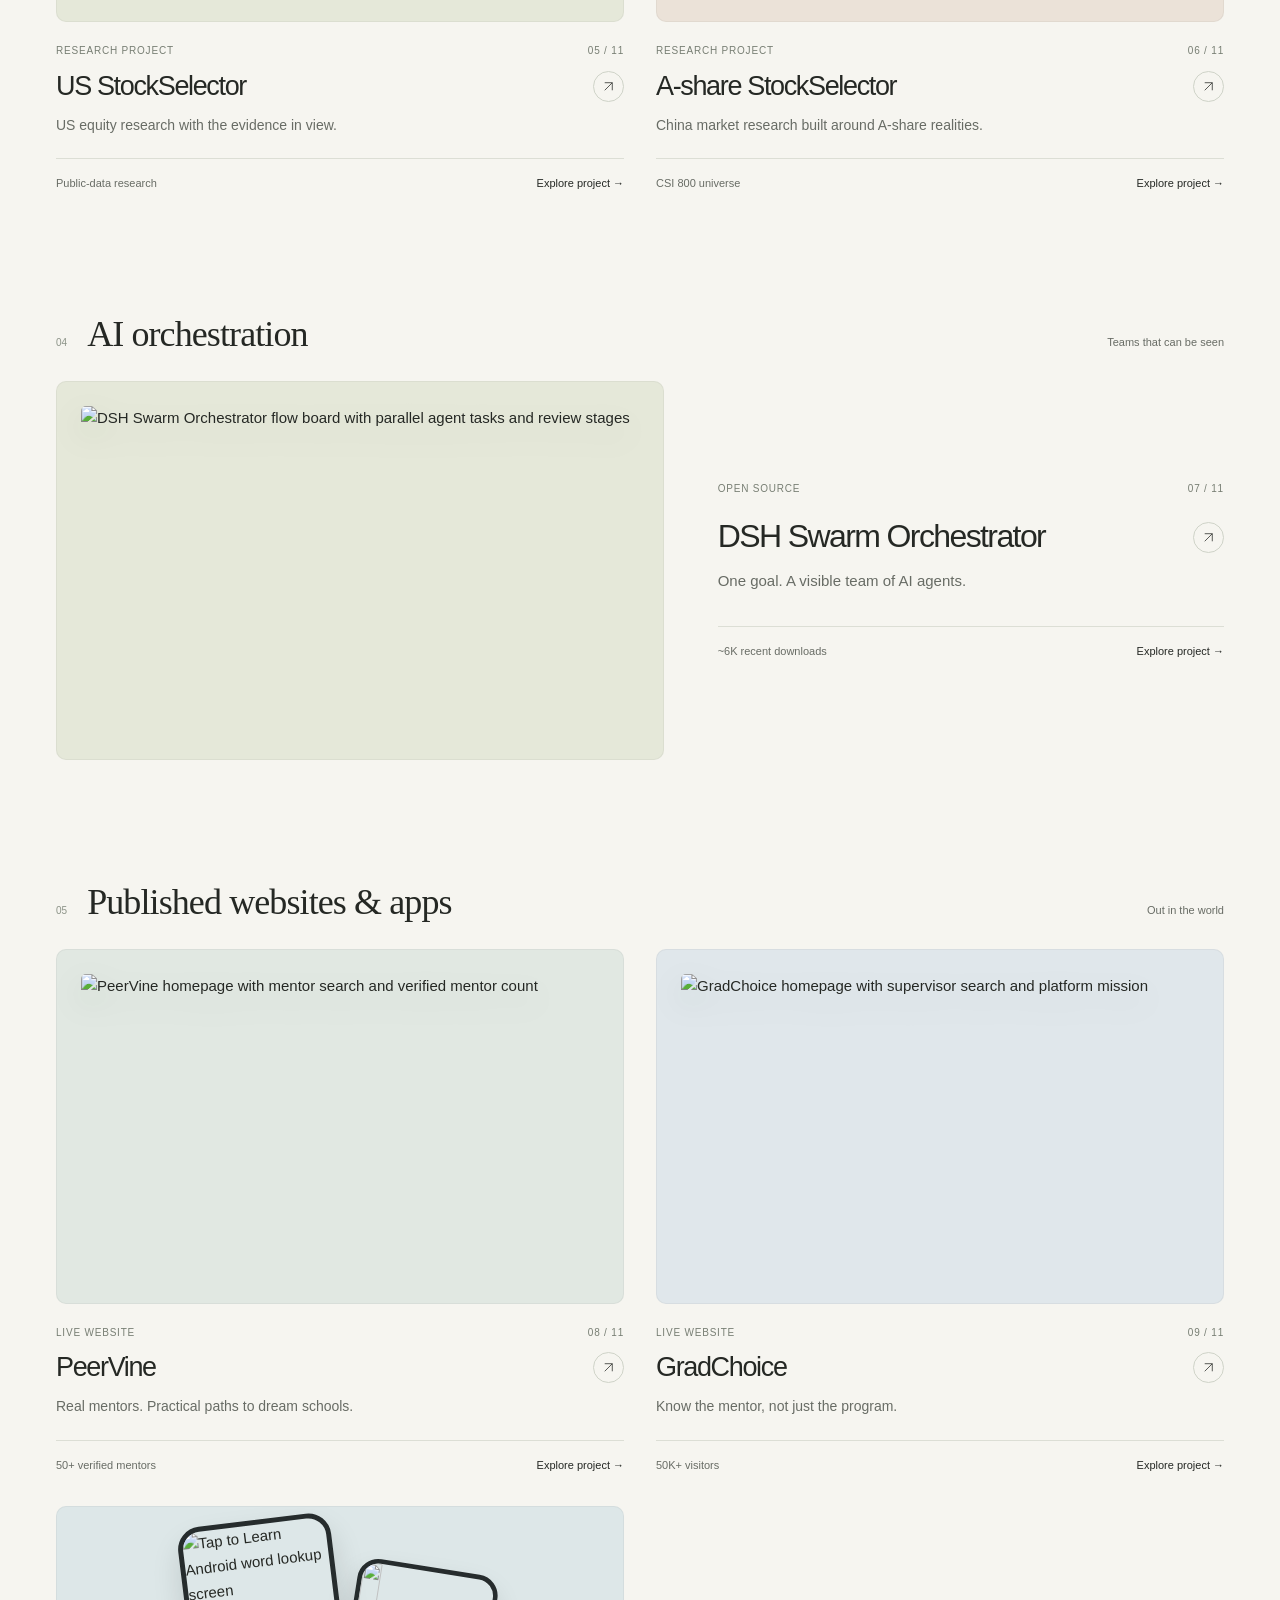
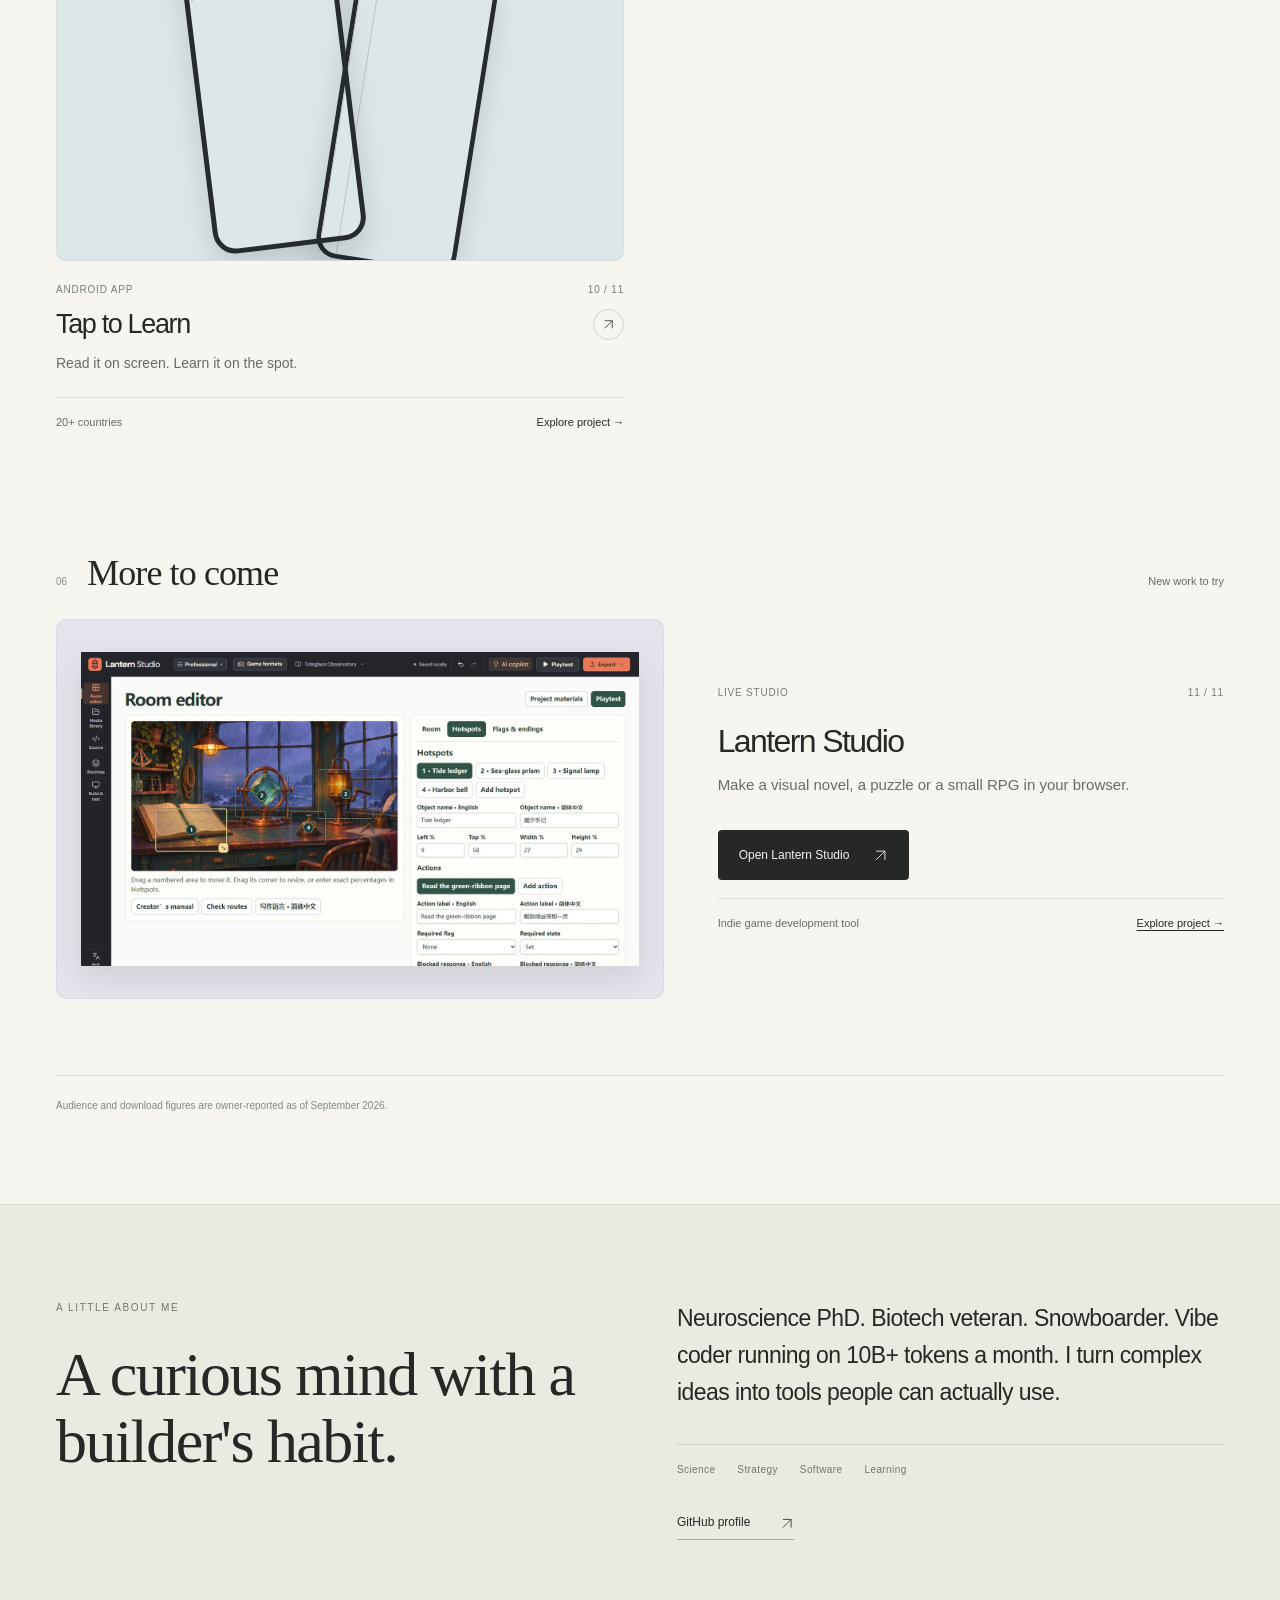
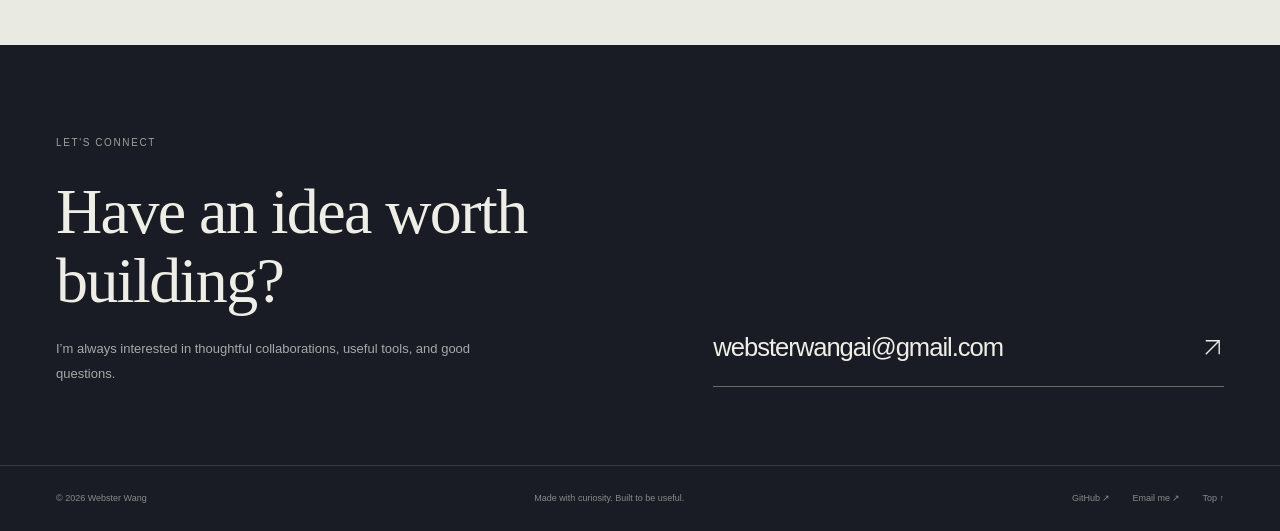
==== commit ae43531f: "Host Lantern Studio on GitHub Pages and link both portfolio languages" ====
--- a/docs/index.html
+++ b/docs/index.html
@@ -1 +1 @@
-<!doctype html><html lang="en"><head><meta charset="utf-8"><meta name="viewport" content="width=device-width, initial-scale=1"><meta name="theme-color" content="#f6f5f0"><meta name="description" content="I build tools for learning, life sciences, personal finance, and teams of AI agents."><link rel="canonical" href="https://websterwang-ai.github.io/"><link rel="alternate" hreflang="zh-Hans" href="https://websterwang-ai.github.io/zh/"><link rel="icon" type="image/svg+xml" href="/assets/favicon.svg"><link rel="preload" href="/assets/fonts/instrument-serif.woff2" as="font" type="font/woff2" crossorigin><link rel="preload" href="/assets/fonts/inter-latin.woff2" as="font" type="font/woff2" crossorigin><link rel="stylesheet" href="/assets/site.css"><meta property="og:type" content="website"><meta property="og:title" content="Webster Wang — Dream Big, Build Fast, Ship Quality"><meta property="og:description" content="I build tools for learning, life sciences, personal finance, and teams of AI agents."><meta property="og:url" content="https://websterwang-ai.github.io/"><meta property="og:image" content="https://websterwang-ai.github.io/assets/showcase/social-card.jpg"><meta name="twitter:card" content="summary_large_image"><title>Webster Wang — Dream Big, Build Fast, Ship Quality</title><script src="/assets/site.js" defer></script></head><body><a class="skip-link" href="#main">Skip to content</a><header class="site-header" id="top"><div class="header-inner shell"><a class="brand" href="/" aria-label="Webster Wang"><span class="brand-mark" aria-hidden="true">W.</span><span>Webster Wang</span></a><nav class="desktop-nav" aria-label="Primary navigation"><a href="/#work">Work</a><a href="/#about">About</a><a href="/#contact">Contact</a></nav><div class="header-actions"><div class="lang-switch" aria-label="Language / 语言"><a href="/" lang="en" aria-current="page">EN</a><a href="/zh/" lang="zh-Hans" >中文</a></div><a class="header-mail" href="mailto:websterwangai@gmail.com" aria-label="Email me"><svg viewBox="0 0 24 24" fill="none" aria-hidden="true"><path d="M5 19 19 5M5 5h14v14"/></svg></a><button class="menu-toggle" type="button" aria-label="Open menu" aria-expanded="false" aria-controls="mobile-nav"><span></span><span></span></button></div></div><nav class="mobile-nav shell" id="mobile-nav" hidden aria-label="Primary navigation"><a href="/#work">Work</a><a href="/#about">About</a><a href="/#contact">Contact</a></nav></header><main id="main"><section class="hero"><div class="shell hero-grid"><div class="hero-copy"><p class="eyebrow">WEBSTER WANG / PERSONAL PORTFOLIO</p><h1>Dream Big,<br>Build Fast,<br><em>Ship Quality</em></h1><p class="hero-lead">I build tools for learning, life sciences, personal finance, and teams of AI agents.</p><div class="hero-actions"><a class="button button-light" href="#work">Explore the work<span aria-hidden="true">↓</span></a><a class="hero-contact" href="mailto:websterwangai@gmail.com">Email me <svg viewBox="0 0 24 24" fill="none" aria-hidden="true"><path d="M5 19 19 5M5 5h14v14"/></svg></a></div></div><div class="hero-showcase"><div class="showcase-topline"><span>A LOOK INSIDE THE WORK</span><span>INDEPENDENT PROJECTS</span></div><div class="showcase-frames"><div class="showcase-panel" id="hero-view-aperture" role="tabpanel" aria-labelledby="hero-tab-aperture"><div class="showcase-screen"><div class="screen-toolbar"><span class="window-dots" aria-hidden="true"><i></i><i></i><i></i></span><span>Aperture</span><span>PRODUCT DEMO</span></div><img src="/assets/showcase/aperture-timeline.webp" alt="Aperture competitive intelligence workspace with an elranatamab reference and discovery assets" width="1265" height="712" loading="eager" fetchpriority="high" decoding="async"></div><a class="showcase-caption" href="/projects/aperture/"><span><small>Biopharma</small><strong>Aperture</strong></span><span class="showcase-open">Take a look <svg viewBox="0 0 24 24" fill="none" aria-hidden="true"><path d="M5 19 19 5M5 5h14v14"/></svg></span></a></div><div class="showcase-panel" id="hero-view-neuroaxis" role="tabpanel" aria-labelledby="hero-tab-neuroaxis" hidden><div class="showcase-screen"><div class="screen-toolbar"><span class="window-dots" aria-hidden="true"><i></i><i></i><i></i></span><span>NeuroAxis</span><span>LIVE WEBSITE</span></div><img src="/assets/showcase/neuroaxis.webp" alt="NeuroAxis 3D brain atlas with selected putamen and synchronized section" width="1265" height="712" loading="lazy" decoding="async"></div><a class="showcase-caption" href="/projects/neuroaxis/"><span><small>Learning tools</small><strong>NeuroAxis</strong></span><span class="showcase-open">Take a look <svg viewBox="0 0 24 24" fill="none" aria-hidden="true"><path d="M5 19 19 5M5 5h14v14"/></svg></span></a></div><div class="showcase-panel" id="hero-view-dsh-ai-swarm" role="tabpanel" aria-labelledby="hero-tab-dsh-ai-swarm" hidden><div class="showcase-screen"><div class="screen-toolbar"><span class="window-dots" aria-hidden="true"><i></i><i></i><i></i></span><span>DSH Swarm Orchestrator</span><span>OPEN SOURCE</span></div><img src="/assets/showcase/dsh-ai-swarm.webp" alt="DSH Swarm Orchestrator flow board with parallel agent tasks and review stages" width="1265" height="712" loading="lazy" decoding="async"></div><a class="showcase-caption" href="/projects/dsh-ai-swarm/"><span><small>AI orchestration</small><strong>DSH Swarm Orchestrator</strong></span><span class="showcase-open">Take a look <svg viewBox="0 0 24 24" fill="none" aria-hidden="true"><path d="M5 19 19 5M5 5h14v14"/></svg></span></a></div></div><div class="showcase-switch" role="tablist" aria-label="Choose a project preview"><button type="button" role="tab" id="hero-tab-aperture" aria-controls="hero-view-aperture" aria-selected="true" tabindex="0"><span>01</span> Aperture</button><button type="button" role="tab" id="hero-tab-neuroaxis" aria-controls="hero-view-neuroaxis" aria-selected="false" tabindex="-1"><span>02</span> NeuroAxis</button><button type="button" role="tab" id="hero-tab-dsh-ai-swarm" aria-controls="hero-view-dsh-ai-swarm" aria-selected="false" tabindex="-1"><span>03</span> AI Swarm</button></div></div><div class="hero-foot"><p>Curiosity is the common thread.</p><span>01 — 06</span></div></div></section><div class="identity-strip"><div class="shell identity-inner"><span><small>01</small>Neuroscience PhD</span><span><small>02</small>Biopharma strategist</span><span><small>03</small>Hands-on AI builder</span></div></div><section class="work-section shell" id="work"><div class="work-heading"><div><p class="eyebrow">SELECTED WORK <span>/ 11</span></p><h2>A collection of things I&#39;ve built.</h2></div><p>Different fields, one impulse: make complex decisions and ideas easier to explore.</p></div><div class="work-navigation"><div class="filter-bar" role="group" aria-label="Work"><button class="filter-chip is-active" type="button" data-filter="all" aria-pressed="true">All projects</button><button class="filter-chip" type="button" data-filter="biopharma" aria-pressed="false">Biopharma</button><button class="filter-chip" type="button" data-filter="learning" aria-pressed="false">Learning tools</button><button class="filter-chip" type="button" data-filter="finance" aria-pressed="false">Personal finance research</button><button class="filter-chip" type="button" data-filter="ai" aria-pressed="false">AI orchestration</button><button class="filter-chip" type="button" data-filter="published" aria-pressed="false">Published websites &amp; apps</button><button class="filter-chip" type="button" data-filter="next" aria-pressed="false">More to come</button></div><p class="result-status" aria-live="polite" data-total="11">11 projects</p></div><section class="category-section" data-category="biopharma" id="biopharma"><div class="category-heading"><div><span class="category-number" aria-hidden="true">01</span><h3>Biopharma</h3></div><p>Evidence in context</p></div><div class="project-grid"><article class="project-card accent-blue" data-project-number="01"><a class="project-card-link" href="/projects/aperture/" aria-label="Explore project: Aperture"><div class="card-media media-screen accent-blue"><img src="/assets/showcase/aperture-timeline.webp" alt="Aperture competitive intelligence workspace with an elranatamab reference and discovery assets" loading="lazy" decoding="async" width="1400" height="790"><span class="video-badge"><span aria-hidden="true">▶</span> Film / 1:21</span></div><div class="card-body"><div class="card-meta"><span>PRODUCT DEMO</span><span>01 / 11</span></div><div class="card-title-row"><h4>Aperture</h4><span class="card-arrow"><svg viewBox="0 0 24 24" fill="none" aria-hidden="true"><path d="M5 19 19 5M5 5h14v14"/></svg></span></div><p class="card-line">Your AI consultant team, embedded in competitive intelligence.</p><div class="card-foot"><span>AI consultant team · 81-second tour</span><span>Explore project <span aria-hidden="true">→</span></span></div></div></a></article><article class="project-card accent-blue" data-project-number="02"><a class="project-card-link" href="/projects/siteselection/" aria-label="Explore project: SiteSelection"><div class="card-media media-screen accent-blue"><img src="/assets/showcase/siteselection-demo.webp" alt="Clinical Trial Site Selection Map with trial site markers and study details" loading="lazy" decoding="async" width="1400" height="790"></div><div class="card-body"><div class="card-meta"><span>ONLINE VERSION PLANNED</span><span>02 / 11</span></div><div class="card-title-row"><h4>SiteSelection</h4><span class="card-arrow"><svg viewBox="0 0 24 24" fill="none" aria-hidden="true"><path d="M5 19 19 5M5 5h14v14"/></svg></span></div><p class="card-line">Put clinical trial sites on the map—and the evidence beside them.</p><div class="card-foot"><span>Map + evidence</span><span>Explore project <span aria-hidden="true">→</span></span></div></div></a></article></div></section><section class="category-section" data-category="learning" id="learning"><div class="category-heading"><div><span class="category-number" aria-hidden="true">02</span><h3>Learning tools</h3></div><p>Make knowledge tangible</p></div><div class="project-grid"><article class="project-card accent-violet" data-project-number="03"><a class="project-card-link" href="/projects/neuroaxis/" aria-label="Explore project: NeuroAxis"><div class="card-media media-screen accent-violet"><img src="/assets/showcase/neuroaxis.webp" alt="NeuroAxis 3D brain atlas with selected putamen and synchronized section" loading="lazy" decoding="async" width="1400" height="790"><span class="video-badge"><span aria-hidden="true">▶</span> Film / 00:35</span></div><div class="card-body"><div class="card-meta"><span>LIVE WEBSITE</span><span>03 / 11</span></div><div class="card-title-row"><h4>NeuroAxis</h4><span class="card-arrow"><svg viewBox="0 0 24 24" fill="none" aria-hidden="true"><path d="M5 19 19 5M5 5h14v14"/></svg></span></div><p class="card-line">Explore the brain from structure to function.</p><div class="card-foot"><span>3D + 2D atlas</span><span>Explore project <span aria-hidden="true">→</span></span></div></div></a></article><article class="project-card accent-mint" data-project-number="04"><a class="project-card-link" href="/projects/diffusionatlas/" aria-label="Explore project: DiffusionAtlas"><div class="card-media media-screen accent-mint"><img src="/assets/showcase/diffusionatlas.webp" alt="DiffusionAtlas concept graph with connected learning nodes" loading="lazy" decoding="async" width="1400" height="790"></div><div class="card-body"><div class="card-meta"><span>ONLINE VERSION PLANNED</span><span>04 / 11</span></div><div class="card-title-row"><h4>DiffusionAtlas</h4><span class="card-arrow"><svg viewBox="0 0 24 24" fill="none" aria-hidden="true"><path d="M5 19 19 5M5 5h14v14"/></svg></span></div><p class="card-line">One idea. A map that knows where to grow.</p><div class="card-foot"><span>One idea → growing map</span><span>Explore project <span aria-hidden="true">→</span></span></div></div></a></article></div></section><section class="category-section" data-category="finance" id="finance"><div class="category-heading"><div><span class="category-number" aria-hidden="true">03</span><h3>Personal finance research</h3></div><p>Explore the evidence</p></div><div class="project-grid"><article class="project-card accent-lime" data-project-number="05"><a class="project-card-link" href="/projects/us-stockselector/" aria-label="Explore project: US StockSelector"><div class="card-media media-screen accent-lime"><img src="/assets/showcase/us-stockselector.webp" alt="US StockSelector daily overview dashboard and market environment gauge" loading="lazy" decoding="async" width="1400" height="790"></div><div class="card-body"><div class="card-meta"><span>RESEARCH PROJECT</span><span>05 / 11</span></div><div class="card-title-row"><h4>US StockSelector</h4><span class="card-arrow"><svg viewBox="0 0 24 24" fill="none" aria-hidden="true"><path d="M5 19 19 5M5 5h14v14"/></svg></span></div><p class="card-line">US equity research with the evidence in view.</p><div class="card-foot"><span>Public-data research</span><span>Explore project <span aria-hidden="true">→</span></span></div></div></a></article><article class="project-card accent-orange" data-project-number="06"><a class="project-card-link" href="/projects/a-share-stockselector/" aria-label="Explore project: A-share StockSelector"><div class="card-media media-screen accent-orange"><img src="/assets/showcase/ashare-stockselector.webp" alt="A-share StockSelector Chinese dashboard with market status and candidate overview" loading="lazy" decoding="async" width="1400" height="790"></div><div class="card-body"><div class="card-meta"><span>RESEARCH PROJECT</span><span>06 / 11</span></div><div class="card-title-row"><h4>A-share StockSelector</h4><span class="card-arrow"><svg viewBox="0 0 24 24" fill="none" aria-hidden="true"><path d="M5 19 19 5M5 5h14v14"/></svg></span></div><p class="card-line">China market research built around A-share realities.</p><div class="card-foot"><span>CSI 800 universe</span><span>Explore project <span aria-hidden="true">→</span></span></div></div></a></article></div></section><section class="category-section" data-category="ai" id="ai"><div class="category-heading"><div><span class="category-number" aria-hidden="true">04</span><h3>AI orchestration</h3></div><p>Teams that can be seen</p></div><div class="project-grid project-grid-single"><article class="project-card accent-lime" data-project-number="07"><a class="project-card-link" href="/projects/dsh-ai-swarm/" aria-label="Explore project: DSH Swarm Orchestrator"><div class="card-media media-screen accent-lime"><img src="/assets/showcase/dsh-ai-swarm.webp" alt="DSH Swarm Orchestrator flow board with parallel agent tasks and review stages" loading="lazy" decoding="async" width="1400" height="790"></div><div class="card-body"><div class="card-meta"><span>OPEN SOURCE</span><span>07 / 11</span></div><div class="card-title-row"><h4>DSH Swarm Orchestrator</h4><span class="card-arrow"><svg viewBox="0 0 24 24" fill="none" aria-hidden="true"><path d="M5 19 19 5M5 5h14v14"/></svg></span></div><p class="card-line">One goal. A visible team of AI agents.</p><div class="card-foot"><span>~6K recent downloads</span><span>Explore project <span aria-hidden="true">→</span></span></div></div></a></article></div></section><section class="category-section" data-category="published" id="published"><div class="category-heading"><div><span class="category-number" aria-hidden="true">05</span><h3>Published websites &amp; apps</h3></div><p>Out in the world</p></div><div class="project-grid"><article class="project-card accent-mint" data-project-number="08"><a class="project-card-link" href="/projects/peervine/" aria-label="Explore project: PeerVine"><div class="card-media media-screen accent-mint"><img src="/assets/showcase/peervine-en.webp" alt="PeerVine homepage with mentor search and verified mentor count" loading="lazy" decoding="async" width="1400" height="790"></div><div class="card-body"><div class="card-meta"><span>LIVE WEBSITE</span><span>08 / 11</span></div><div class="card-title-row"><h4>PeerVine</h4><span class="card-arrow"><svg viewBox="0 0 24 24" fill="none" aria-hidden="true"><path d="M5 19 19 5M5 5h14v14"/></svg></span></div><p class="card-line">Real mentors. Practical paths to dream schools.</p><div class="card-foot"><span>50+ verified mentors</span><span>Explore project <span aria-hidden="true">→</span></span></div></div></a></article><article class="project-card accent-blue" data-project-number="09"><a class="project-card-link" href="/projects/gradchoice/" aria-label="Explore project: GradChoice"><div class="card-media media-screen accent-blue"><img src="/assets/showcase/gradchoice-en.webp" alt="GradChoice homepage with supervisor search and platform mission" loading="lazy" decoding="async" width="1400" height="790"></div><div class="card-body"><div class="card-meta"><span>LIVE WEBSITE</span><span>09 / 11</span></div><div class="card-title-row"><h4>GradChoice</h4><span class="card-arrow"><svg viewBox="0 0 24 24" fill="none" aria-hidden="true"><path d="M5 19 19 5M5 5h14v14"/></svg></span></div><p class="card-line">Know the mentor, not just the program.</p><div class="card-foot"><span>50K+ visitors</span><span>Explore project <span aria-hidden="true">→</span></span></div></div></a></article><article class="project-card accent-cyan" data-project-number="10"><a class="project-card-link" href="/projects/tap-to-learn/" aria-label="Explore project: Tap to Learn"><div class="card-media media-phone accent-cyan"><div class="phone-stage"><img class="phone-back" src="/assets/showcase/tap-example.webp" alt="" loading="lazy" decoding="async" width="720" height="1600"><img class="phone-front" src="/assets/showcase/tap-lookup.webp" alt="Tap to Learn Android word lookup screen" loading="lazy" decoding="async" width="720" height="1600"></div></div><div class="card-body"><div class="card-meta"><span>ANDROID APP</span><span>10 / 11</span></div><div class="card-title-row"><h4>Tap to Learn</h4><span class="card-arrow"><svg viewBox="0 0 24 24" fill="none" aria-hidden="true"><path d="M5 19 19 5M5 5h14v14"/></svg></span></div><p class="card-line">Read it on screen. Learn it on the spot.</p><div class="card-foot"><span>20+ countries</span><span>Explore project <span aria-hidden="true">→</span></span></div></div></a></article></div></section><section class="category-section" data-category="next" id="next"><div class="category-heading"><div><span class="category-number" aria-hidden="true">06</span><h3>More to come</h3></div><p>New work to try</p></div><div class="project-grid project-grid-single"><article class="project-card accent-violet" data-project-number="11"><a class="project-card-link" href="/projects/indie-games/" aria-label="Explore project: Lantern Studio"><div class="card-media media-screen accent-violet"><img src="/assets/showcase/lantern-studio-en.webp" alt="Lantern Studio’s room editor with the tide ledger selected on a map and its English and Chinese text fields alongside" loading="lazy" decoding="async" width="1400" height="790"></div><div class="card-body"><div class="card-meta"><span>PLAYABLE DEMO</span><span>11 / 11</span></div><div class="card-title-row"><h4>Lantern Studio</h4><span class="card-arrow"><svg viewBox="0 0 24 24" fill="none" aria-hidden="true"><path d="M5 19 19 5M5 5h14v14"/></svg></span></div><p class="card-line">Build a small game one scene at a time. Try the studio’s bilingual mystery, Tideglass Observatory.</p><div class="card-foot"><span>Indie game development tool</span><span>Explore project <span aria-hidden="true">→</span></span></div></div></a></article></div></section><p class="figures-note">Audience and download figures are owner-reported as of September 2026.</p></section><section class="about-section" id="about"><div class="shell about-grid"><div><p class="eyebrow">A LITTLE ABOUT ME</p><h2>A curious mind with a builder&#39;s habit.</h2></div><div class="about-copy"><p>Neuroscience PhD. Biotech veteran. Snowboarder. Vibe coder running on 10B+ tokens a month. I turn complex ideas into tools people can actually use.</p><div class="about-fields"><span>Science</span><span>Strategy</span><span>Software</span><span>Learning</span></div><a class="text-link" href="https://github.com/linkbag" target="_blank" rel="noopener noreferrer">GitHub profile <svg viewBox="0 0 24 24" fill="none" aria-hidden="true"><path d="M5 19 19 5M5 5h14v14"/></svg></a></div></div></section></main><section class="contact-section" id="contact"><div class="shell contact-grid"><div><p class="eyebrow">LET&#39;S CONNECT</p><h2>Have an idea worth building?</h2><p>I’m always interested in thoughtful collaborations, useful tools, and good questions.</p></div><a class="contact-email" href="mailto:websterwangai@gmail.com">websterwangai@gmail.com <svg viewBox="0 0 24 24" fill="none" aria-hidden="true"><path d="M5 19 19 5M5 5h14v14"/></svg></a></div></section><footer class="site-footer"><div class="shell footer-inner"><span>© 2026 Webster Wang</span><span>Made with curiosity. Built to be useful.</span><div><a href="https://github.com/linkbag" target="_blank" rel="noopener noreferrer">GitHub ↗</a><a href="mailto:websterwangai@gmail.com">Email me ↗</a><a href="#top">Top ↑</a></div></div></footer><dialog class="image-viewer" id="image-viewer" aria-label="Project screenshot"><button type="button" class="viewer-close" aria-label="Close image">×</button><img alt=""><p class="viewer-caption"></p></dialog></body></html>+<!doctype html><html lang="en"><head><meta charset="utf-8"><meta name="viewport" content="width=device-width, initial-scale=1"><meta name="theme-color" content="#f6f5f0"><meta name="description" content="I build tools for learning, life sciences, personal finance, and teams of AI agents."><link rel="canonical" href="https://websterwang-ai.github.io/"><link rel="alternate" hreflang="zh-Hans" href="https://websterwang-ai.github.io/zh/"><link rel="icon" type="image/svg+xml" href="/assets/favicon.svg"><link rel="preload" href="/assets/fonts/instrument-serif.woff2" as="font" type="font/woff2" crossorigin><link rel="preload" href="/assets/fonts/inter-latin.woff2" as="font" type="font/woff2" crossorigin><link rel="stylesheet" href="/assets/site.css"><meta property="og:type" content="website"><meta property="og:title" content="Webster Wang — Dream Big, Build Fast, Ship Quality"><meta property="og:description" content="I build tools for learning, life sciences, personal finance, and teams of AI agents."><meta property="og:url" content="https://websterwang-ai.github.io/"><meta property="og:image" content="https://websterwang-ai.github.io/assets/showcase/social-card.jpg"><meta name="twitter:card" content="summary_large_image"><title>Webster Wang — Dream Big, Build Fast, Ship Quality</title><script src="/assets/site.js" defer></script></head><body><a class="skip-link" href="#main">Skip to content</a><header class="site-header" id="top"><div class="header-inner shell"><a class="brand" href="/" aria-label="Webster Wang"><span class="brand-mark" aria-hidden="true">W.</span><span>Webster Wang</span></a><nav class="desktop-nav" aria-label="Primary navigation"><a href="/#work">Work</a><a href="/#about">About</a><a href="/#contact">Contact</a></nav><div class="header-actions"><div class="lang-switch" aria-label="Language / 语言"><a href="/" lang="en" aria-current="page">EN</a><a href="/zh/" lang="zh-Hans" >中文</a></div><a class="header-mail" href="mailto:websterwangai@gmail.com" aria-label="Email me"><svg viewBox="0 0 24 24" fill="none" aria-hidden="true"><path d="M5 19 19 5M5 5h14v14"/></svg></a><button class="menu-toggle" type="button" aria-label="Open menu" aria-expanded="false" aria-controls="mobile-nav"><span></span><span></span></button></div></div><nav class="mobile-nav shell" id="mobile-nav" hidden aria-label="Primary navigation"><a href="/#work">Work</a><a href="/#about">About</a><a href="/#contact">Contact</a></nav></header><main id="main"><section class="hero"><div class="shell hero-grid"><div class="hero-copy"><p class="eyebrow">WEBSTER WANG / PERSONAL PORTFOLIO</p><h1>Dream Big,<br>Build Fast,<br><em>Ship Quality</em></h1><p class="hero-lead">I build tools for learning, life sciences, personal finance, and teams of AI agents.</p><div class="hero-actions"><a class="button button-light" href="#work">Explore the work<span aria-hidden="true">↓</span></a><a class="hero-contact" href="mailto:websterwangai@gmail.com">Email me <svg viewBox="0 0 24 24" fill="none" aria-hidden="true"><path d="M5 19 19 5M5 5h14v14"/></svg></a></div></div><div class="hero-showcase"><div class="showcase-topline"><span>A LOOK INSIDE THE WORK</span><span>INDEPENDENT PROJECTS</span></div><div class="showcase-frames"><div class="showcase-panel" id="hero-view-aperture" role="tabpanel" aria-labelledby="hero-tab-aperture"><div class="showcase-screen"><div class="screen-toolbar"><span class="window-dots" aria-hidden="true"><i></i><i></i><i></i></span><span>Aperture</span><span>PRODUCT DEMO</span></div><img src="/assets/showcase/aperture-timeline.webp" alt="Aperture competitive intelligence workspace with an elranatamab reference and discovery assets" width="1265" height="712" loading="eager" fetchpriority="high" decoding="async"></div><a class="showcase-caption" href="/projects/aperture/"><span><small>Biopharma</small><strong>Aperture</strong></span><span class="showcase-open">Take a look <svg viewBox="0 0 24 24" fill="none" aria-hidden="true"><path d="M5 19 19 5M5 5h14v14"/></svg></span></a></div><div class="showcase-panel" id="hero-view-neuroaxis" role="tabpanel" aria-labelledby="hero-tab-neuroaxis" hidden><div class="showcase-screen"><div class="screen-toolbar"><span class="window-dots" aria-hidden="true"><i></i><i></i><i></i></span><span>NeuroAxis</span><span>LIVE WEBSITE</span></div><img src="/assets/showcase/neuroaxis.webp" alt="NeuroAxis 3D brain atlas with selected putamen and synchronized section" width="1265" height="712" loading="lazy" decoding="async"></div><a class="showcase-caption" href="/projects/neuroaxis/"><span><small>Learning tools</small><strong>NeuroAxis</strong></span><span class="showcase-open">Take a look <svg viewBox="0 0 24 24" fill="none" aria-hidden="true"><path d="M5 19 19 5M5 5h14v14"/></svg></span></a></div><div class="showcase-panel" id="hero-view-dsh-ai-swarm" role="tabpanel" aria-labelledby="hero-tab-dsh-ai-swarm" hidden><div class="showcase-screen"><div class="screen-toolbar"><span class="window-dots" aria-hidden="true"><i></i><i></i><i></i></span><span>DSH Swarm Orchestrator</span><span>OPEN SOURCE</span></div><img src="/assets/showcase/dsh-ai-swarm.webp" alt="DSH Swarm Orchestrator flow board with parallel agent tasks and review stages" width="1265" height="712" loading="lazy" decoding="async"></div><a class="showcase-caption" href="/projects/dsh-ai-swarm/"><span><small>AI orchestration</small><strong>DSH Swarm Orchestrator</strong></span><span class="showcase-open">Take a look <svg viewBox="0 0 24 24" fill="none" aria-hidden="true"><path d="M5 19 19 5M5 5h14v14"/></svg></span></a></div></div><div class="showcase-switch" role="tablist" aria-label="Choose a project preview"><button type="button" role="tab" id="hero-tab-aperture" aria-controls="hero-view-aperture" aria-selected="true" tabindex="0"><span>01</span> Aperture</button><button type="button" role="tab" id="hero-tab-neuroaxis" aria-controls="hero-view-neuroaxis" aria-selected="false" tabindex="-1"><span>02</span> NeuroAxis</button><button type="button" role="tab" id="hero-tab-dsh-ai-swarm" aria-controls="hero-view-dsh-ai-swarm" aria-selected="false" tabindex="-1"><span>03</span> AI Swarm</button></div></div><div class="hero-foot"><p>Curiosity is the common thread.</p><span>01 — 06</span></div></div></section><div class="identity-strip"><div class="shell identity-inner"><span><small>01</small>Neuroscience PhD</span><span><small>02</small>Biopharma strategist</span><span><small>03</small>Hands-on AI builder</span></div></div><section class="work-section shell" id="work"><div class="work-heading"><div><p class="eyebrow">SELECTED WORK <span>/ 11</span></p><h2>A collection of things I&#39;ve built.</h2></div><p>Different fields, one impulse: make complex decisions and ideas easier to explore.</p></div><div class="work-navigation"><div class="filter-bar" role="group" aria-label="Work"><button class="filter-chip is-active" type="button" data-filter="all" aria-pressed="true">All projects</button><button class="filter-chip" type="button" data-filter="biopharma" aria-pressed="false">Biopharma</button><button class="filter-chip" type="button" data-filter="learning" aria-pressed="false">Learning tools</button><button class="filter-chip" type="button" data-filter="finance" aria-pressed="false">Personal finance research</button><button class="filter-chip" type="button" data-filter="ai" aria-pressed="false">AI orchestration</button><button class="filter-chip" type="button" data-filter="published" aria-pressed="false">Published websites &amp; apps</button><button class="filter-chip" type="button" data-filter="next" aria-pressed="false">More to come</button></div><p class="result-status" aria-live="polite" data-total="11">11 projects</p></div><section class="category-section" data-category="biopharma" id="biopharma"><div class="category-heading"><div><span class="category-number" aria-hidden="true">01</span><h3>Biopharma</h3></div><p>Evidence in context</p></div><div class="project-grid"><article class="project-card accent-blue" data-project-number="01"><a class="project-card-link" href="/projects/aperture/" aria-label="Explore project: Aperture"><div class="card-media media-screen accent-blue"><img src="/assets/showcase/aperture-timeline.webp" alt="Aperture competitive intelligence workspace with an elranatamab reference and discovery assets" loading="lazy" decoding="async" width="1400" height="790"><span class="video-badge"><span aria-hidden="true">▶</span> Film / 1:21</span></div><div class="card-body"><div class="card-meta"><span>PRODUCT DEMO</span><span>01 / 11</span></div><div class="card-title-row"><h4>Aperture</h4><span class="card-arrow"><svg viewBox="0 0 24 24" fill="none" aria-hidden="true"><path d="M5 19 19 5M5 5h14v14"/></svg></span></div><p class="card-line">Your AI consultant team, embedded in competitive intelligence.</p><div class="card-foot"><span>AI consultant team · 81-second tour</span><span>Explore project <span aria-hidden="true">→</span></span></div></div></a></article><article class="project-card accent-blue" data-project-number="02"><a class="project-card-link" href="/projects/siteselection/" aria-label="Explore project: SiteSelection"><div class="card-media media-screen accent-blue"><img src="/assets/showcase/siteselection-demo.webp" alt="Clinical Trial Site Selection Map with trial site markers and study details" loading="lazy" decoding="async" width="1400" height="790"></div><div class="card-body"><div class="card-meta"><span>ONLINE VERSION PLANNED</span><span>02 / 11</span></div><div class="card-title-row"><h4>SiteSelection</h4><span class="card-arrow"><svg viewBox="0 0 24 24" fill="none" aria-hidden="true"><path d="M5 19 19 5M5 5h14v14"/></svg></span></div><p class="card-line">Put clinical trial sites on the map—and the evidence beside them.</p><div class="card-foot"><span>Map + evidence</span><span>Explore project <span aria-hidden="true">→</span></span></div></div></a></article></div></section><section class="category-section" data-category="learning" id="learning"><div class="category-heading"><div><span class="category-number" aria-hidden="true">02</span><h3>Learning tools</h3></div><p>Make knowledge tangible</p></div><div class="project-grid"><article class="project-card accent-violet" data-project-number="03"><a class="project-card-link" href="/projects/neuroaxis/" aria-label="Explore project: NeuroAxis"><div class="card-media media-screen accent-violet"><img src="/assets/showcase/neuroaxis.webp" alt="NeuroAxis 3D brain atlas with selected putamen and synchronized section" loading="lazy" decoding="async" width="1400" height="790"><span class="video-badge"><span aria-hidden="true">▶</span> Film / 00:35</span></div><div class="card-body"><div class="card-meta"><span>LIVE WEBSITE</span><span>03 / 11</span></div><div class="card-title-row"><h4>NeuroAxis</h4><span class="card-arrow"><svg viewBox="0 0 24 24" fill="none" aria-hidden="true"><path d="M5 19 19 5M5 5h14v14"/></svg></span></div><p class="card-line">Explore the brain from structure to function.</p><div class="card-foot"><span>3D + 2D atlas</span><span>Explore project <span aria-hidden="true">→</span></span></div></div></a></article><article class="project-card accent-mint" data-project-number="04"><a class="project-card-link" href="/projects/diffusionatlas/" aria-label="Explore project: DiffusionAtlas"><div class="card-media media-screen accent-mint"><img src="/assets/showcase/diffusionatlas.webp" alt="DiffusionAtlas concept graph with connected learning nodes" loading="lazy" decoding="async" width="1400" height="790"></div><div class="card-body"><div class="card-meta"><span>ONLINE VERSION PLANNED</span><span>04 / 11</span></div><div class="card-title-row"><h4>DiffusionAtlas</h4><span class="card-arrow"><svg viewBox="0 0 24 24" fill="none" aria-hidden="true"><path d="M5 19 19 5M5 5h14v14"/></svg></span></div><p class="card-line">One idea. A map that knows where to grow.</p><div class="card-foot"><span>One idea → growing map</span><span>Explore project <span aria-hidden="true">→</span></span></div></div></a></article></div></section><section class="category-section" data-category="finance" id="finance"><div class="category-heading"><div><span class="category-number" aria-hidden="true">03</span><h3>Personal finance research</h3></div><p>Explore the evidence</p></div><div class="project-grid"><article class="project-card accent-lime" data-project-number="05"><a class="project-card-link" href="/projects/us-stockselector/" aria-label="Explore project: US StockSelector"><div class="card-media media-screen accent-lime"><img src="/assets/showcase/us-stockselector.webp" alt="US StockSelector daily overview dashboard and market environment gauge" loading="lazy" decoding="async" width="1400" height="790"></div><div class="card-body"><div class="card-meta"><span>RESEARCH PROJECT</span><span>05 / 11</span></div><div class="card-title-row"><h4>US StockSelector</h4><span class="card-arrow"><svg viewBox="0 0 24 24" fill="none" aria-hidden="true"><path d="M5 19 19 5M5 5h14v14"/></svg></span></div><p class="card-line">US equity research with the evidence in view.</p><div class="card-foot"><span>Public-data research</span><span>Explore project <span aria-hidden="true">→</span></span></div></div></a></article><article class="project-card accent-orange" data-project-number="06"><a class="project-card-link" href="/projects/a-share-stockselector/" aria-label="Explore project: A-share StockSelector"><div class="card-media media-screen accent-orange"><img src="/assets/showcase/ashare-stockselector.webp" alt="A-share StockSelector Chinese dashboard with market status and candidate overview" loading="lazy" decoding="async" width="1400" height="790"></div><div class="card-body"><div class="card-meta"><span>RESEARCH PROJECT</span><span>06 / 11</span></div><div class="card-title-row"><h4>A-share StockSelector</h4><span class="card-arrow"><svg viewBox="0 0 24 24" fill="none" aria-hidden="true"><path d="M5 19 19 5M5 5h14v14"/></svg></span></div><p class="card-line">China market research built around A-share realities.</p><div class="card-foot"><span>CSI 800 universe</span><span>Explore project <span aria-hidden="true">→</span></span></div></div></a></article></div></section><section class="category-section" data-category="ai" id="ai"><div class="category-heading"><div><span class="category-number" aria-hidden="true">04</span><h3>AI orchestration</h3></div><p>Teams that can be seen</p></div><div class="project-grid project-grid-single"><article class="project-card accent-lime" data-project-number="07"><a class="project-card-link" href="/projects/dsh-ai-swarm/" aria-label="Explore project: DSH Swarm Orchestrator"><div class="card-media media-screen accent-lime"><img src="/assets/showcase/dsh-ai-swarm.webp" alt="DSH Swarm Orchestrator flow board with parallel agent tasks and review stages" loading="lazy" decoding="async" width="1400" height="790"></div><div class="card-body"><div class="card-meta"><span>OPEN SOURCE</span><span>07 / 11</span></div><div class="card-title-row"><h4>DSH Swarm Orchestrator</h4><span class="card-arrow"><svg viewBox="0 0 24 24" fill="none" aria-hidden="true"><path d="M5 19 19 5M5 5h14v14"/></svg></span></div><p class="card-line">One goal. A visible team of AI agents.</p><div class="card-foot"><span>~6K recent downloads</span><span>Explore project <span aria-hidden="true">→</span></span></div></div></a></article></div></section><section class="category-section" data-category="published" id="published"><div class="category-heading"><div><span class="category-number" aria-hidden="true">05</span><h3>Published websites &amp; apps</h3></div><p>Out in the world</p></div><div class="project-grid"><article class="project-card accent-mint" data-project-number="08"><a class="project-card-link" href="/projects/peervine/" aria-label="Explore project: PeerVine"><div class="card-media media-screen accent-mint"><img src="/assets/showcase/peervine-en.webp" alt="PeerVine homepage with mentor search and verified mentor count" loading="lazy" decoding="async" width="1400" height="790"></div><div class="card-body"><div class="card-meta"><span>LIVE WEBSITE</span><span>08 / 11</span></div><div class="card-title-row"><h4>PeerVine</h4><span class="card-arrow"><svg viewBox="0 0 24 24" fill="none" aria-hidden="true"><path d="M5 19 19 5M5 5h14v14"/></svg></span></div><p class="card-line">Real mentors. Practical paths to dream schools.</p><div class="card-foot"><span>50+ verified mentors</span><span>Explore project <span aria-hidden="true">→</span></span></div></div></a></article><article class="project-card accent-blue" data-project-number="09"><a class="project-card-link" href="/projects/gradchoice/" aria-label="Explore project: GradChoice"><div class="card-media media-screen accent-blue"><img src="/assets/showcase/gradchoice-en.webp" alt="GradChoice homepage with supervisor search and platform mission" loading="lazy" decoding="async" width="1400" height="790"></div><div class="card-body"><div class="card-meta"><span>LIVE WEBSITE</span><span>09 / 11</span></div><div class="card-title-row"><h4>GradChoice</h4><span class="card-arrow"><svg viewBox="0 0 24 24" fill="none" aria-hidden="true"><path d="M5 19 19 5M5 5h14v14"/></svg></span></div><p class="card-line">Know the mentor, not just the program.</p><div class="card-foot"><span>50K+ visitors</span><span>Explore project <span aria-hidden="true">→</span></span></div></div></a></article><article class="project-card accent-cyan" data-project-number="10"><a class="project-card-link" href="/projects/tap-to-learn/" aria-label="Explore project: Tap to Learn"><div class="card-media media-phone accent-cyan"><div class="phone-stage"><img class="phone-back" src="/assets/showcase/tap-example.webp" alt="" loading="lazy" decoding="async" width="720" height="1600"><img class="phone-front" src="/assets/showcase/tap-lookup.webp" alt="Tap to Learn Android word lookup screen" loading="lazy" decoding="async" width="720" height="1600"></div></div><div class="card-body"><div class="card-meta"><span>ANDROID APP</span><span>10 / 11</span></div><div class="card-title-row"><h4>Tap to Learn</h4><span class="card-arrow"><svg viewBox="0 0 24 24" fill="none" aria-hidden="true"><path d="M5 19 19 5M5 5h14v14"/></svg></span></div><p class="card-line">Read it on screen. Learn it on the spot.</p><div class="card-foot"><span>20+ countries</span><span>Explore project <span aria-hidden="true">→</span></span></div></div></a></article></div></section><section class="category-section" data-category="next" id="next"><div class="category-heading"><div><span class="category-number" aria-hidden="true">06</span><h3>More to come</h3></div><p>New work to try</p></div><div class="project-grid project-grid-single"><article class="project-card accent-violet" data-project-number="11"><div class="project-card-link"><a href="/projects/indie-games/" aria-label="Explore project: Lantern Studio"><div class="card-media media-screen accent-violet"><img src="/assets/showcase/lantern-studio-en.webp" alt="Lantern Studio’s room editor with the tide ledger selected on a map and its English and Chinese text fields alongside" loading="lazy" decoding="async" width="1400" height="790"></div></a><div class="card-body"><div class="card-meta"><span>LIVE STUDIO</span><span>11 / 11</span></div><div class="card-title-row"><h4>Lantern Studio</h4></div><p class="card-line">Make a visual novel, a puzzle or a small RPG in your browser.</p><div class="card-launch"><a class="button button-primary" href="/lantern-studio/?lang=en" >Open Lantern Studio<svg viewBox="0 0 24 24" fill="none" aria-hidden="true"><path d="M5 19 19 5M5 5h14v14"/></svg></a></div><div class="card-foot"><span>Indie game development tool</span><a class="card-case-link" href="/projects/indie-games/" aria-label="Explore project: Lantern Studio">Explore project <span aria-hidden="true">→</span></a></div></div></div></article></div></section><p class="figures-note">Audience and download figures are owner-reported as of September 2026.</p></section><section class="about-section" id="about"><div class="shell about-grid"><div><p class="eyebrow">A LITTLE ABOUT ME</p><h2>A curious mind with a builder&#39;s habit.</h2></div><div class="about-copy"><p>Neuroscience PhD. Biotech veteran. Snowboarder. Vibe coder running on 10B+ tokens a month. I turn complex ideas into tools people can actually use.</p><div class="about-fields"><span>Science</span><span>Strategy</span><span>Software</span><span>Learning</span></div><a class="text-link" href="https://github.com/linkbag" target="_blank" rel="noopener noreferrer">GitHub profile <svg viewBox="0 0 24 24" fill="none" aria-hidden="true"><path d="M5 19 19 5M5 5h14v14"/></svg></a></div></div></section></main><section class="contact-section" id="contact"><div class="shell contact-grid"><div><p class="eyebrow">LET&#39;S CONNECT</p><h2>Have an idea worth building?</h2><p>I’m always interested in thoughtful collaborations, useful tools, and good questions.</p></div><a class="contact-email" href="mailto:websterwangai@gmail.com">websterwangai@gmail.com <svg viewBox="0 0 24 24" fill="none" aria-hidden="true"><path d="M5 19 19 5M5 5h14v14"/></svg></a></div></section><footer class="site-footer"><div class="shell footer-inner"><span>© 2026 Webster Wang</span><span>Made with curiosity. Built to be useful.</span><div><a href="https://github.com/linkbag" target="_blank" rel="noopener noreferrer">GitHub ↗</a><a href="mailto:websterwangai@gmail.com">Email me ↗</a><a href="#top">Top ↑</a></div></div></footer><dialog class="image-viewer" id="image-viewer" aria-label="Project screenshot"><button type="button" class="viewer-close" aria-label="Close image">×</button><img alt=""><p class="viewer-caption"></p></dialog></body></html>
--- a/assets/site.css
+++ b/assets/site.css
@@ -0,0 +1,2138 @@
+@font-face {
+  font-family:Instrument Serif;
+  src:url('/assets/fonts/instrument-serif.woff2') format('woff2');
+  font-weight:400;
+  font-style:normal;
+  font-display:swap
+}
+@font-face {
+  font-family:Instrument Serif;
+  src:url('/assets/fonts/instrument-serif-italic.woff2') format('woff2');
+  font-weight:400;
+  font-style:italic;
+  font-display:swap
+}
+@font-face {
+  font-family:Inter;
+  src:url('/assets/fonts/inter-latin.woff2') format('woff2');
+  font-weight:400 700;
+  font-style:normal;
+  font-display:swap
+}
+:root {
+  --paper:#f6f5f0;
+  --ink:#252824;
+  --muted:#686c65;
+  --line:#dcded5;
+  --dark:#191c24;
+  --serif:'Instrument Serif',Georgia,'Times New Roman',serif;
+  --sans:Inter,-apple-system,BlinkMacSystemFont,'Segoe UI','Microsoft YaHei',sans-serif;
+  --accent:#91745f;
+  --tone:#e5e9e4;
+  color-scheme:light
+}
+* {
+  box-sizing:border-box
+}
+html {
+  scroll-behavior:smooth;
+  scroll-padding-top:100px
+}
+body {
+  margin:0;
+  background:var(--paper);
+  color:var(--ink);
+  font-family:var(--sans);
+  font-size:15px;
+  line-height:1.65;
+  -webkit-font-smoothing:antialiased
+}
+body.viewer-open {
+  overflow:hidden
+}
+a {
+  color:inherit;
+  text-decoration:none
+}
+button {
+  font:inherit;
+  color:inherit;
+  cursor:pointer
+}
+img,video {
+  max-width:100%
+}
+button,a {
+  -webkit-tap-highlight-color:transparent
+}
+button:disabled {
+  cursor:default
+}
+button,dialog {
+  border:0
+}
+svg {
+  width:19px;
+  height:19px;
+  stroke:currentColor;
+  stroke-width:1.4;
+  flex-shrink:0
+}
+h1,h2,h3,h4,p,figure {
+  margin:0
+}
+h1,h2,h3 {
+  font-weight:400
+}
+h1,h2,h3 {
+  font-family:var(--serif);
+  letter-spacing:-.025em
+}
+h4 {
+  font-family:var(--sans)
+}
+[hidden] {
+  display:none!important
+}
+::selection {
+  background:#ddc6ab;
+  color:#252824
+}
+:focus-visible {
+  outline:2px solid #a78565;
+  outline-offset:5px
+}
+.shell {
+  width:min(1360px,calc(100% - 112px));
+  margin-inline:auto
+}
+.eyebrow {
+  font-size:10px;
+  font-weight:500;
+  letter-spacing:.16em;
+  text-transform:uppercase;
+  line-height:1.6
+}
+.eyebrow span {
+  color:var(--muted);
+  margin-left:10px
+}
+.skip-link {
+  position:fixed;
+  left:20px;
+  top:-100px;
+  z-index:1000;
+  background:var(--paper);
+  padding:12px 20px;
+  border:1px solid var(--ink)
+}
+.skip-link:focus {
+  top:12px
+}
+.site-header {
+  position:sticky;
+  top:0;
+  z-index:50;
+  background:rgba(246,245,240,.96);
+  backdrop-filter:blur(18px);
+  border-bottom:1px solid var(--line)
+}
+.header-inner {
+  height:78px;
+  display:flex;
+  align-items:center;
+  gap:48px
+}
+.brand {
+  display:flex;
+  align-items:center;
+  gap:12px;
+  font-size:16px;
+  font-weight:600;
+  letter-spacing:-.04em;
+  white-space:nowrap
+}
+.brand-mark {
+  font-family:var(--serif);
+  font-size:32px;
+  line-height:1;
+  font-weight:400;
+  letter-spacing:-.12em;
+  width:38px
+}
+.desktop-nav {
+  display:flex;
+  gap:34px;
+  margin-left:auto;
+  font-size:12px
+}
+.desktop-nav a {
+  position:relative;
+  padding-block:8px
+}
+.desktop-nav a:after {
+  content:'';
+  position:absolute;
+  bottom:0;
+  left:0;
+  width:0;
+  height:1px;
+  background:currentColor;
+  transition:width .2s
+}
+.desktop-nav a:hover:after {
+  width:100%
+}
+.header-actions {
+  display:flex;
+  align-items:center;
+  gap:26px
+}
+.lang-switch {
+  display:flex;
+  padding:3px;
+  border:1px solid #d9dcd2;
+  border-radius:5px;
+  gap:2px
+}
+.lang-switch a {
+  padding:5px 10px;
+  font-size:10px;
+  line-height:1.5;
+  border-radius:3px;
+  color:var(--muted)
+}
+.lang-switch a[aria-current] {
+  color:var(--paper);
+  background:var(--ink)
+}
+.header-mail {
+  display:flex;
+  align-items:center;
+  justify-content:center;
+  width:32px;
+  height:32px
+}
+.menu-toggle {
+  display:none;
+  background:none;
+  width:32px;
+  height:32px;
+  padding:6px;
+  flex-direction:column;
+  justify-content:center;
+  gap:6px
+}
+.menu-toggle span {
+  display:block;
+  height:1px;
+  width:20px;
+  background:var(--ink)
+}
+.mobile-nav {
+  padding-block:14px 24px
+}
+.mobile-nav a {
+  display:block;
+  padding:12px 0;
+  border-top:1px solid var(--line)
+}
+.hero {
+  color:#f1f0e9;
+  background:radial-gradient(ellipse at 95% 10%,rgba(105,102,151,.22),transparent 60%),radial-gradient(ellipse at 0 100%,rgba(136,99,77,.13),transparent 50%),var(--dark);
+  overflow:hidden
+}
+.hero-grid {
+  display:grid;
+  grid-template-columns:.96fr 1.04fr;
+  gap:60px 74px;
+  align-items:center;
+  padding-top:85px;
+  padding-bottom:26px
+}
+.hero-copy>.eyebrow {
+  color:#b7b9bb;
+  margin-bottom:34px;
+  font-size:9px
+}
+.hero h1 {
+  font-size:clamp(83px,7.2vw,114px);
+  line-height:.98;
+  letter-spacing:-.035em
+}
+.hero h1 em {
+  font-weight:400;
+  color:#c9c9dc
+}
+.hero-lead {
+  max-width:455px;
+  font-size:16px;
+  line-height:1.8;
+  color:#b8bbbf;
+  margin-top:32px
+}
+.hero-actions {
+  display:flex;
+  align-items:center;
+  gap:30px;
+  margin-top:30px
+}
+.button {
+  display:inline-flex;
+  align-items:center;
+  justify-content:space-between;
+  gap:24px;
+  padding:15px 20px;
+  font-size:12px;
+  line-height:1.5;
+  border:1px solid transparent;
+  border-radius:4px;
+  transition:background .2s,transform .2s,color .2s
+}
+.button:hover {
+  transform:translateY(-2px)
+}
+.button svg {
+  width:15px;
+  height:15px
+}
+.button-light {
+  background:var(--paper);
+  color:var(--ink)
+}
+.button-light:hover {
+  background:#e5e3d8
+}
+.button-primary {
+  background:var(--ink);
+  color:var(--paper)
+}
+.button-primary:hover {
+  background:#484d45
+}
+.button-secondary {
+  border-color:#c5c9be;
+  background:transparent
+}
+.button-secondary:hover {
+  background:#e7e8e1
+}
+.button-outline-light {
+  border-color:#5a5c62;
+  color:#e6e6df;
+  background:transparent
+}
+.button-outline-light:hover {
+  background:#30343d
+}
+.hero-contact {
+  display:inline-flex;
+  align-items:center;
+  gap:16px;
+  font-size:12px;
+  color:#d8d9d6
+}
+.hero-contact svg {
+  width:14px
+}
+.hero-showcase {
+  min-width:0;
+  padding-top:20px
+}
+.showcase-topline {
+  display:flex;
+  justify-content:space-between;
+  color:#8f94a0;
+  font-size:8px;
+  letter-spacing:.14em;
+  margin-bottom:20px
+}
+.showcase-screen {
+  background:#11161b;
+  border:1px solid #41434b;
+  border-radius:10px;
+  overflow:hidden;
+  box-shadow:0 28px 70px rgba(0,0,0,.22)
+}
+.screen-toolbar {
+  display:flex;
+  align-items:center;
+  gap:12px;
+  padding:10px 14px;
+  font-size:8px;
+  color:#b4b7be;
+  letter-spacing:.02em;
+  border-bottom:1px solid #3b3d43;
+  background:#24272f
+}
+.screen-toolbar>span:last-child {
+  margin-left:auto;
+  font-size:7px;
+  letter-spacing:.08em
+}
+.window-dots {
+  display:flex;
+  gap:4px
+}
+.window-dots i {
+  width:4px;
+  height:4px;
+  background:#6b6d76;
+  border-radius:50%
+}
+.showcase-screen>img {
+  display:block;
+  width:100%;
+  height:auto;
+  aspect-ratio:16/10;
+  object-fit:contain;
+  background:#101820
+}
+.showcase-caption {
+  display:flex;
+  align-items:center;
+  justify-content:space-between;
+  padding:22px 2px 28px;
+  gap:20px
+}
+.showcase-caption small {
+  display:block;
+  color:#9b9ea6;
+  font-size:9px;
+  letter-spacing:.12em;
+  text-transform:uppercase;
+  margin-bottom:4px
+}
+.showcase-caption strong {
+  display:block;
+  font-weight:400;
+  font-family:var(--serif);
+  font-size:32px;
+  line-height:1.1
+}
+.showcase-open {
+  display:inline-flex;
+  gap:16px;
+  align-items:center;
+  font-size:10px;
+  color:#babec5
+}
+.showcase-open svg {
+  width:15px
+}
+.showcase-switch {
+  display:grid;
+  grid-template-columns:repeat(3,1fr);
+  gap:16px
+}
+.showcase-switch button {
+  border-top:1px solid #474954;
+  background:transparent;
+  color:#8e939e;
+  padding:14px 0;
+  text-align:left;
+  font-size:10px;
+  transition:color .2s,border-color .2s
+}
+.showcase-switch button span {
+  font-size:8px;
+  margin-right:7px;
+  color:#737987
+}
+.showcase-switch button[aria-selected=true] {
+  color:#f5f4ed;
+  border-top-color:#d6cfb9
+}
+.showcase-switch button:hover {
+  color:#fff
+}
+.showcase-panel {
+  animation:appear .3s ease
+}
+.hero-foot {
+  grid-column:1/-1;
+  display:flex;
+  justify-content:space-between;
+  align-items:center;
+  border-top:1px solid #393d43;
+  padding-top:20px;
+  margin-top:2px;
+  color:#92979c;
+  font-size:10px
+}
+.hero-foot span {
+  font-size:8px;
+  letter-spacing:.15em
+}
+.identity-strip {
+  border-bottom:1px solid var(--line)
+}
+.identity-inner {
+  display:grid;
+  grid-template-columns:repeat(3,1fr);
+  padding-block:24px
+}
+.identity-inner>span {
+  display:flex;
+  align-items:center;
+  gap:18px;
+  font-size:12px
+}
+.identity-inner>span:not(:first-child) {
+  border-left:1px solid var(--line);
+  padding-left:44px
+}
+.identity-inner small {
+  font-size:9px;
+  letter-spacing:.1em;
+  color:#959a90
+}
+.work-section {
+  padding-top:104px;
+  padding-bottom:90px
+}
+.work-heading {
+  display:grid;
+  grid-template-columns:1.5fr 1fr;
+  gap:100px;
+  align-items:end
+}
+.work-heading .eyebrow {
+  color:var(--muted);
+  margin-bottom:22px
+}
+.work-heading h2 {
+  font-size:clamp(48px,5vw,66px);
+  line-height:1.04;
+  max-width:660px
+}
+.work-heading>p {
+  max-width:345px;
+  justify-self:end;
+  font-size:14px;
+  color:var(--muted);
+  line-height:1.9
+}
+.work-navigation {
+  display:flex;
+  align-items:center;
+  gap:24px;
+  justify-content:space-between;
+  border-bottom:1px solid var(--line);
+  margin-top:42px
+}
+.filter-bar {
+  display:flex;
+  gap:25px;
+  overflow:auto;
+  scrollbar-width:thin;
+  min-width:0
+}
+.filter-chip {
+  background:none;
+  border-bottom:2px solid transparent;
+  padding:19px 0 18px;
+  font-size:12px;
+  white-space:nowrap;
+  color:var(--muted);
+  transition:color .2s,border-color .2s
+}
+.filter-chip.is-active {
+  border-color:var(--ink);
+  color:var(--ink)
+}
+.filter-chip:hover {
+  color:var(--ink)
+}
+.result-status {
+  color:#7b8176;
+  font-size:9px;
+  white-space:nowrap
+}
+.category-section {
+  padding-top:46px;
+  margin-bottom:76px;
+  scroll-margin-top:100px
+}
+.category-heading {
+  display:flex;
+  justify-content:space-between;
+  align-items:baseline;
+  gap:25px;
+  margin-bottom:25px
+}
+.category-heading>div {
+  display:flex;
+  align-items:baseline;
+  gap:20px
+}
+.category-number {
+  color:#8c9388;
+  font-size:10px
+}
+.category-heading h3 {
+  font-size:36px;
+  line-height:1.15
+}
+.category-heading>p {
+  font-size:11px;
+  color:var(--muted)
+}
+.project-grid {
+  display:grid;
+  grid-template-columns:repeat(2,minmax(0,1fr));
+  gap:32px
+}
+.project-card {
+  min-width:0
+}
+.project-card-link {
+  display:flex;
+  flex-direction:column;
+  height:100%
+}
+.accent-mint {
+  --tone:#e1e8e2
+}
+.accent-teal {
+  --tone:#dee9e7
+}
+.accent-violet {
+  --tone:#e5e3eb
+}
+.accent-blue {
+  --tone:#e0e7eb
+}
+.accent-orange {
+  --tone:#ebe2d8
+}
+.accent-rose {
+  --tone:#ebdfe0
+}
+.accent-lime {
+  --tone:#e5e8d9
+}
+.accent-cyan {
+  --tone:#dde7e8
+}
+.accent-gold {
+  --tone:#e9e4d8
+}
+.card-media {
+  position:relative;
+  aspect-ratio:16/10;
+  background:var(--tone);
+  border:1px solid rgba(40,50,40,.05);
+  border-radius:10px;
+  overflow:hidden;
+  padding:24px
+}
+.card-media>img {
+  width:100%;
+  height:100%;
+  display:block;
+  object-fit:contain;
+  border-radius:5px;
+  filter:drop-shadow(0 12px 15px rgba(28,37,34,.1));
+  transition:transform .45s ease
+}
+.project-card-link:hover .card-media>img {
+  transform:scale(1.025)
+}
+.video-badge {
+  position:absolute;
+  left:36px;
+  bottom:34px;
+  background:#f6f5f0;
+  color:var(--ink);
+  padding:7px 11px;
+  border-radius:3px;
+  font-size:8px;
+  box-shadow:0 2px 10px #0001;
+  letter-spacing:.03em
+}
+.video-badge>span {
+  margin-right:6px;
+  font-size:7px
+}
+.card-body {
+  padding-top:21px;
+  display:flex;
+  flex-direction:column;
+  flex-grow:1
+}
+.card-meta {
+  display:flex;
+  justify-content:space-between;
+  gap:20px;
+  font-size:10px;
+  letter-spacing:.08em;
+  color:#777e73;
+  text-transform:uppercase
+}
+.card-title-row {
+  display:flex;
+  align-items:center;
+  justify-content:space-between;
+  gap:20px;
+  margin-top:9px
+}
+.card-title-row h4 {
+  font-size:27px;
+  font-weight:500;
+  letter-spacing:-.05em;
+  line-height:1.3
+}
+.card-arrow {
+  display:flex;
+  align-items:center;
+  justify-content:center;
+  width:31px;
+  height:31px;
+  border:1px solid #cfd3c8;
+  border-radius:50%;
+  transition:background .2s,color .2s
+}
+.card-arrow svg {
+  width:13px;
+  height:13px
+}
+.project-card-link:hover .card-arrow {
+  background:var(--ink);
+  color:var(--paper);
+  border-color:var(--ink)
+}
+.card-line {
+  font-size:14px;
+  line-height:1.8;
+  color:var(--muted);
+  max-width:480px;
+  margin-top:9px;
+  margin-bottom:20px
+}
+.card-foot {
+  display:flex;
+  justify-content:space-between;
+  gap:16px;
+  padding-top:15px;
+  border-top:1px solid var(--line);
+  font-size:11px;
+  margin-top:auto
+}
+.card-foot>span:first-child {
+  color:var(--muted)
+}
+.card-launch {
+  margin-bottom:18px
+}
+.card-case-link {
+  text-decoration:underline;
+  text-underline-offset:3px
+}
+.project-grid-single {
+  grid-template-columns:1fr
+}
+.project-grid-single .project-card-link {
+  display:grid;
+  grid-template-columns:1.2fr 1fr;
+  gap:54px;
+  align-items:center
+}
+.project-grid-single .card-body {
+  padding:0
+}
+.project-grid-single .card-line {
+  font-size:15px;
+  margin-bottom:32px
+}
+.project-grid-single .card-title-row h4 {
+  font-size:32px
+}
+.project-grid-single .card-meta {
+  margin-bottom:10px
+}
+.project-grid-single .is-upcoming .project-card-link {
+  grid-template-columns:1fr 2.3fr;
+  padding:26px;
+  background:#eeeee7;
+  border:1px solid var(--line);
+  border-radius:8px;
+  gap:40px
+}
+.is-upcoming .card-media {
+  min-height:160px;
+  aspect-ratio:auto;
+  display:flex;
+  flex-direction:column;
+  gap:24px;
+  justify-content:center;
+  align-items:center;
+  border:0;
+  background:none
+}
+.game-sketch {
+  display:grid;
+  grid-template-columns:repeat(3,16px);
+  grid-template-rows:repeat(2,16px);
+  gap:3px;
+  transform:rotate(-8deg)
+}
+.game-sketch span {
+  background:#a2aa95;
+  border-radius:2px
+}
+.game-sketch span:first-child {
+  grid-column:2
+}
+.game-sketch span:nth-child(2) {
+  grid-row:2;
+  grid-column:1
+}
+.game-sketch span:nth-child(3) {
+  grid-row:2;
+  grid-column:2
+}
+.game-sketch span:nth-child(4) {
+  grid-row:2;
+  grid-column:3
+}
+.sketch-label {
+  font-size:8px;
+  letter-spacing:.15em;
+  color:#848b7f
+}
+.figures-note {
+  color:#83897d;
+  font-size:10px;
+  border-top:1px solid var(--line);
+  padding-top:22px
+}
+.phone-stage {
+  position:relative;
+  width:100%;
+  height:100%
+}
+.phone-stage img {
+  position:absolute;
+  height:108%;
+  width:auto;
+  max-width:45%;
+  object-fit:contain;
+  border:5px solid #262c2d;
+  border-radius:23px;
+  box-shadow:0 16px 30px #0002;
+  transition:transform .4s
+}
+.phone-front {
+  left:22%;
+  top:-4%;
+  transform:rotate(-7deg);
+  z-index:2
+}
+.phone-back {
+  left:48%;
+  top:7%;
+  transform:rotate(9deg) scale(.92)
+}
+.project-card:hover .phone-front {
+  transform:rotate(-4deg) translateY(-5px)
+}
+.project-card:hover .phone-back {
+  transform:rotate(6deg) scale(.92)
+}
+.about-section {
+  padding:95px 0 105px;
+  background:#e9ebe3;
+  border-top:1px solid #d8dcd1
+}
+.about-grid {
+  display:grid;
+  grid-template-columns:1fr 1.05fr;
+  gap:100px
+}
+.about-grid .eyebrow {
+  color:#70786a;
+  margin-bottom:25px
+}
+.about-grid h2 {
+  font-size:62px;
+  line-height:1.08;
+  max-width:540px
+}
+.about-copy>p {
+  font-size:23px;
+  line-height:1.6;
+  letter-spacing:-.025em;
+  max-width:600px
+}
+.about-fields {
+  display:flex;
+  flex-wrap:wrap;
+  gap:22px;
+  border-top:1px solid #cdd3c5;
+  margin-top:33px;
+  padding-top:17px;
+  font-size:10px;
+  letter-spacing:.04em;
+  color:#6f7867
+}
+.text-link {
+  display:inline-flex;
+  align-items:center;
+  gap:30px;
+  border-bottom:1px solid #a3ad99;
+  padding-bottom:6px;
+  font-size:12px;
+  margin-top:35px
+}
+.text-link svg {
+  width:14px
+}
+.contact-section {
+  background:var(--dark);
+  color:#eeeee6;
+  padding:90px 0 78px
+}
+.contact-grid {
+  display:grid;
+  grid-template-columns:1.15fr 1fr;
+  gap:70px;
+  align-items:end
+}
+.contact-grid .eyebrow {
+  color:#9da29e;
+  margin-bottom:26px
+}
+.contact-grid h2 {
+  font-size:64px;
+  line-height:1.08;
+  max-width:620px
+}
+.contact-grid p:not(.eyebrow) {
+  color:#a4aaa9;
+  max-width:470px;
+  font-size:13px;
+  line-height:1.9;
+  margin-top:22px
+}
+.contact-email {
+  display:flex;
+  align-items:center;
+  justify-content:space-between;
+  gap:24px;
+  border-bottom:1px solid #666b6c;
+  padding-bottom:17px;
+  font-size:clamp(16px,2vw,28px);
+  letter-spacing:-.04em;
+  overflow-wrap:anywhere
+}
+.contact-email svg {
+  width:23px;
+  height:23px
+}
+.site-footer {
+  background:var(--dark);
+  color:#858d8b;
+  border-top:1px solid #363b3f;
+  font-size:9px
+}
+.footer-inner {
+  display:flex;
+  align-items:center;
+  justify-content:space-between;
+  gap:28px;
+  padding-block:25px
+}
+.footer-inner>div {
+  display:flex;
+  gap:22px
+}
+.footer-inner a:hover {
+  color:#eeeee6
+}
+.detail-page {
+  padding-top:35px;
+  padding-bottom:85px
+}
+.detail-top {
+  display:flex;
+  justify-content:space-between;
+  gap:20px;
+  font-size:10px;
+  color:#7d8579;
+  margin-bottom:65px
+}
+.back-link {
+  color:var(--ink)
+}
+.back-link>span {
+  margin-right:10px
+}
+.detail-counter {
+  letter-spacing:.1em
+}
+.detail-header>.eyebrow {
+  color:#606b5a;
+  margin-bottom:24px
+}
+.detail-header>.eyebrow span {
+  font-size:9px
+}
+.detail-header h1 {
+  font-size:clamp(72px,8vw,110px);
+  line-height:1.03;
+  overflow-wrap:anywhere
+}
+.detail-tagline {
+  font-size:22px;
+  color:#737c6d;
+  line-height:1.5;
+  margin-top:20px;
+  max-width:800px;
+  letter-spacing:-.025em
+}
+.detail-overview {
+  display:grid;
+  grid-template-columns:1.65fr 1fr;
+  gap:100px;
+  margin:45px 0 62px
+}
+.detail-overview>p {
+  font-size:18px;
+  line-height:1.9;
+  max-width:790px
+}
+.detail-quick {
+  display:flex;
+  flex-direction:column;
+  align-items:flex-start;
+  gap:26px;
+  padding-top:4px
+}
+.detail-tags {
+  display:flex;
+  flex-wrap:wrap;
+  gap:7px
+}
+.detail-tags span {
+  border:1px solid #d5dacd;
+  padding:5px 9px;
+  font-size:9px;
+  border-radius:3px;
+  color:#67755e
+}
+.detail-actions {
+  display:flex;
+  flex-wrap:wrap;
+  gap:10px
+}
+.detail-quick .detail-actions {
+  flex-direction:column
+}
+.detail-media {
+  background:var(--tone);
+  padding:30px;
+  border-radius:10px;
+  border:1px solid rgba(20,30,20,.05);
+  overflow:hidden
+}
+.detail-media img {
+  display:block;
+  max-height:750px;
+  width:100%;
+  height:auto;
+  object-fit:contain;
+  border-radius:5px
+}
+.screen-enlarge {
+  position:relative;
+  display:block
+}
+.enlarge-label {
+  position:absolute;
+  right:14px;
+  bottom:14px;
+  display:flex;
+  align-items:center;
+  gap:13px;
+  padding:8px 11px;
+  background:var(--paper);
+  border:1px solid #dadfd3;
+  border-radius:3px;
+  font-size:8px;
+  box-shadow:0 3px 10px #0001
+}
+.enlarge-label svg {
+  width:12px;
+  height:12px
+}
+.detail-media.media-video {
+  padding:0;
+  background:#10161b;
+  border-color:#202a2c
+}
+.detail-media.media-video video {
+  display:block;
+  width:100%;
+  height:100%;
+  object-fit:contain
+}
+.detail-media.media-phone {
+  height:650px
+}
+.detail-media .phone-stage img {
+  height:92%;
+  max-width:38%;
+  width:auto;
+  border:7px solid #262c2d;
+  object-fit:contain;
+  border-radius:28px
+}
+.detail-media .phone-front {
+  left:31%;
+  top:0;
+  transform:rotate(-5deg)
+}
+.detail-media .phone-back {
+  left:49%;
+  top:8%;
+  transform:rotate(6deg) scale(.94)
+}
+.detail-media.media-abstract {
+  height:300px;
+  display:flex;
+  justify-content:center;
+  align-items:center;
+  gap:50px
+}
+.detail-media.media-abstract .game-sketch {
+  transform:scale(2) rotate(-8deg)
+}
+.visual-caption {
+  display:flex;
+  justify-content:space-between;
+  gap:20px;
+  font-size:9px;
+  color:#7b8475;
+  margin-top:13px;
+  letter-spacing:.035em
+}
+.video-notes {
+  font-size:10px;
+  line-height:1.9;
+  color:#7a8374;
+  margin-top:18px;
+  max-width:850px
+}
+.video-notes a {
+  text-decoration:underline;
+  text-underline-offset:3px
+}
+.detail-story {
+  display:grid;
+  grid-template-columns:1fr 1fr;
+  gap:100px;
+  padding-top:67px;
+  border-top:1px solid var(--line);
+  margin-top:65px
+}
+.detail-story .eyebrow {
+  color:#7c8773;
+  margin-bottom:20px
+}
+.detail-story h2 {
+  font-size:43px;
+  line-height:1.1;
+  margin-bottom:25px
+}
+.detail-story section>p:last-child {
+  max-width:510px;
+  font-size:15px;
+  line-height:1.9;
+  color:#687160
+}
+.detail-story ul {
+  padding:0;
+  margin:0;
+  list-style:none
+}
+.detail-story li {
+  border-top:1px solid var(--line);
+  padding:17px 0;
+  display:flex;
+  gap:20px;
+  font-size:14px
+}
+.detail-story li>span {
+  color:#8c987f
+}
+.gallery-section {
+  margin-top:90px
+}
+.gallery-heading {
+  margin-bottom:32px
+}
+.gallery-heading .eyebrow {
+  color:#788570;
+  margin-bottom:18px
+}
+.gallery-heading h2 {
+  font-size:50px;
+  line-height:1.1
+}
+.project-gallery {
+  display:grid;
+  grid-template-columns:1fr 1fr;
+  gap:30px
+}
+.project-gallery figure {
+  min-width:0
+}
+.project-gallery:not(.gallery-phones) figure:first-child:nth-last-child(3) {
+  grid-column:1/-1
+}
+.project-gallery figure>a {
+  display:block;
+  position:relative;
+  padding:20px;
+  background:#e7eae2;
+  border-radius:7px
+}
+.project-gallery img {
+  display:block;
+  width:100%;
+  height:auto;
+  border-radius:3px
+}
+.gallery-expand {
+  position:absolute;
+  bottom:30px;
+  right:30px;
+  display:flex;
+  justify-content:center;
+  align-items:center;
+  width:30px;
+  height:30px;
+  background:var(--paper);
+  border-radius:50%;
+  box-shadow:0 2px 8px #0001
+}
+.gallery-expand svg {
+  width:12px;
+  height:12px
+}
+.project-gallery figcaption {
+  display:flex;
+  gap:16px;
+  font-size:11px;
+  color:#6f7a67;
+  margin-top:12px
+}
+.project-gallery figcaption>span {
+  font-size:9px;
+  color:#929c8a
+}
+.gallery-phones {
+  grid-template-columns:repeat(3,1fr)
+}
+.gallery-phones img {
+  max-height:540px;
+  object-fit:contain
+}
+.gallery-phones figure>a {
+  padding:25px
+}
+.detail-involve {
+  display:grid;
+  grid-template-columns:1.7fr 1fr;
+  align-items:center;
+  gap:65px;
+  background:var(--dark);
+  color:var(--paper);
+  border-radius:9px;
+  padding:52px;
+  margin-top:80px
+}
+.detail-involve .eyebrow {
+  color:#9da79a;
+  margin-bottom:20px
+}
+.detail-involve h2 {
+  font-size:46px;
+  line-height:1.15;
+  margin-bottom:20px
+}
+.detail-involve p:not(.eyebrow) {
+  font-size:13px;
+  line-height:1.9;
+  color:#b5bdb2;
+  max-width:620px
+}
+.detail-involve>.detail-actions {
+  flex-direction:column;
+  align-items:flex-start
+}
+.detail-install {
+  margin-top:27px
+}
+.detail-install>span {
+  display:block;
+  color:#919b8a;
+  font-size:8px;
+  letter-spacing:.14em;
+  margin-bottom:10px
+}
+.detail-install code {
+  display:inline-block;
+  max-width:100%;
+  font-size:11px;
+  padding:10px 14px;
+  border:1px solid #434c3f;
+  background:#252d28;
+  border-radius:4px;
+  overflow-wrap:anywhere
+}
+.next-project {
+  display:flex;
+  align-items:center;
+  justify-content:space-between;
+  gap:40px;
+  border-top:1px solid var(--line);
+  padding-top:35px;
+  margin-top:70px
+}
+.next-project>span {
+  display:flex;
+  flex-direction:column;
+  gap:14px
+}
+.next-project small {
+  color:#7f8b77
+}
+.next-project strong {
+  font-family:var(--serif);
+  font-weight:400;
+  font-size:48px;
+  line-height:1.1
+}
+.next-project span>span {
+  color:#6e7a65;
+  font-size:12px
+}
+.next-project>svg {
+  width:36px;
+  height:36px;
+  transition:transform .2s
+}
+.next-project:hover>svg {
+  transform:translate(5px,-5px)
+}
+.image-viewer {
+  width:min(1360px,94vw);
+  max-height:92vh;
+  background:var(--paper);
+  padding:40px 30px 24px;
+  border:1px solid #d5d9cd;
+  border-radius:8px;
+  overflow:auto;
+  color:var(--ink)
+}
+.image-viewer::backdrop {
+  background:rgba(10,14,16,.88);
+  backdrop-filter:blur(6px)
+}
+.image-viewer>img {
+  display:block;
+  width:100%;
+  height:auto;
+  max-height:76vh;
+  object-fit:contain
+}
+.viewer-close {
+  position:sticky;
+  top:0;
+  float:right;
+  margin-top:-30px;
+  margin-right:-15px;
+  background:var(--paper);
+  border:1px solid var(--line);
+  border-radius:50%;
+  font-size:24px;
+  line-height:1;
+  width:34px;
+  height:34px;
+  z-index:1
+}
+.viewer-caption {
+  font-size:12px;
+  text-align:center;
+  color:#67765d;
+  margin-top:20px
+}
+:lang(zh) h1,:lang(zh) h2,:lang(zh) h3 {
+  font-family:'Songti SC','Noto Serif CJK SC','STSong','SimSun',serif;
+  letter-spacing:0;
+  line-height:1.25
+}
+:lang(zh) .hero h1 {
+  font-size:clamp(64px,6.4vw,98px);
+  line-height:1.18
+}
+:lang(zh) h1 em {
+  font-style:normal
+}
+:lang(zh) .hero-copy>.eyebrow {
+  margin-bottom:25px
+}
+:lang(zh) .card-title-row h4,:lang(zh) .hero-lead,:lang(zh) .detail-tagline,:lang(zh) .about-copy>p {
+  letter-spacing:0
+}
+:lang(zh) .about-copy>p {
+  line-height:1.85;
+  font-size:21px
+}
+:lang(zh) .work-heading h2 {
+  font-size:54px
+}
+:lang(zh) .detail-header h1 {
+  font-family:var(--serif),'Songti SC',serif
+}
+@keyframes appear {
+  from {
+    opacity:.4;
+    transform:translateY(5px)
+  }
+  to {
+    opacity:1;
+    transform:none
+  }
+}
+@media(min-width:1700px) {
+  .hero-grid {
+    padding-top:100px;
+    padding-bottom:30px;
+    gap:65px 90px
+  }
+  .hero h1 {
+    font-size:118px
+  }
+  .hero-lead {
+    font-size:17px
+  }
+  .showcase-screen>img {
+    aspect-ratio:16/10
+  }
+  .hero-showcase {
+    padding-top:45px
+  }
+}
+@media(max-width:1200px) {
+  .shell {
+    width:calc(100% - 72px)
+  }
+  .hero-grid {
+    gap:50px;
+    padding-top:70px
+  }
+  .hero h1 {
+    font-size:90px
+  }
+  .hero-lead {
+    font-size:14px
+  }
+  .showcase-open {
+    font-size:9px
+  }
+  .showcase-topline {
+    font-size:7px
+  }
+  .filter-bar {
+    gap:20px
+  }
+  .filter-chip {
+    font-size:12px
+  }
+  .identity-inner>span:not(:first-child) {
+    padding-left:28px
+  }
+  .work-heading {
+    gap:50px
+  }
+  .about-grid {
+    gap:60px
+  }
+  .contact-grid {
+    gap:45px
+  }
+  .contact-grid h2 {
+    font-size:57px
+  }
+  .detail-overview {
+    gap:60px
+  }
+}
+@media(max-width:1000px) {
+  .hero-grid {
+    grid-template-columns:1fr 1fr;
+    gap:38px
+  }
+  .hero h1 {
+    font-size:78px
+  }
+  .hero-copy>.eyebrow {
+    font-size:8px
+  }
+  .hero-actions {
+    gap:18px
+  }
+  .hero-actions .button {
+    padding:13px 16px;
+    font-size:10px
+  }
+  .hero-contact {
+    font-size:10px;
+    gap:10px
+  }
+  .hero-showcase {
+    padding-top:5px
+  }
+  .screen-toolbar>span:last-child {
+    display:none
+  }
+  .showcase-caption strong {
+    font-size:27px
+  }
+  .showcase-open {
+    font-size:0;
+    gap:0
+  }
+  .showcase-topline>span:last-child {
+    display:none
+  }
+  .showcase-switch button {
+    font-size:8px
+  }
+  .showcase-switch {
+    gap:10px
+  }
+  .showcase-switch button span {
+    display:none
+  }
+  .hero-foot {
+    margin-top:12px
+  }
+  .identity-inner {
+    padding-block:20px
+  }
+  .identity-inner>span {
+    font-size:10px;
+    gap:12px
+  }
+  .work-heading h2 {
+    font-size:56px
+  }
+  .work-heading>p {
+    font-size:12px
+  }
+  .work-navigation {
+    display:block
+  }
+  .result-status {
+    position:absolute;
+    width:1px;
+    height:1px;
+    padding:0;
+    margin:-1px;
+    overflow:hidden;
+    clip-path:inset(50%);
+    white-space:nowrap
+  }
+  .filter-bar {
+    gap:25px
+  }
+  .filter-chip {
+    font-size:12px
+  }
+  .category-heading h3 {
+    font-size:32px
+  }
+  .card-media {
+    padding:18px
+  }
+  .card-title-row h4 {
+    font-size:23px
+  }
+  .card-line {
+    font-size:14px
+  }
+  .card-foot {
+    font-size:10px
+  }
+  .project-grid-single .project-card-link {
+    gap:35px
+  }
+  .project-grid-single .card-title-row h4 {
+    font-size:27px
+  }
+  .about-grid h2 {
+    font-size:52px
+  }
+  .about-copy>p {
+    font-size:20px
+  }
+  .contact-grid {
+    grid-template-columns:1fr;
+    gap:45px
+  }
+  .contact-email {
+    max-width:500px;
+    font-size:26px
+  }
+  .contact-grid h2 {
+    max-width:670px
+  }
+  .detail-overview {
+    grid-template-columns:1.4fr 1fr;
+    gap:40px
+  }
+  .detail-overview>p {
+    font-size:16px
+  }
+  .detail-quick .button {
+    padding:12px 14px;
+    font-size:10px
+  }
+  .detail-story {
+    gap:65px
+  }
+  .detail-involve {
+    padding:40px;
+    gap:35px
+  }
+  :lang(zh) .hero h1 {
+    font-size:70px
+  }
+}
+@media(max-width:760px) {
+  .shell {
+    width:calc(100% - 42px)
+  }
+  .header-inner {
+    height:68px;
+    gap:20px
+  }
+  .brand {
+    font-size:14px;
+    gap:7px
+  }
+  .brand-mark {
+    font-size:28px;
+    width:31px
+  }
+  .desktop-nav {
+    display:none
+  }
+  .header-actions {
+    margin-left:auto;
+    gap:14px
+  }
+  .lang-switch a {
+    padding:8px 9px;
+    font-size:10px
+  }
+  .header-mail {
+    display:none
+  }
+  .menu-toggle {
+    display:flex;
+    width:40px;
+    height:40px
+  }
+  .hero-grid {
+    grid-template-columns:1fr;
+    padding-top:60px;
+    gap:48px
+  }
+  .hero h1 {
+    font-size:clamp(66px,16vw,100px);
+    line-height:.98
+  }
+  .hero-copy>.eyebrow {
+    font-size:8px;
+    margin-bottom:28px
+  }
+  .hero-lead {
+    max-width:470px;
+    font-size:14px;
+    margin-top:25px
+  }
+  .hero-actions {
+    margin-top:26px;
+    gap:28px
+  }
+  .hero-actions .button {
+    font-size:11px;
+    padding:14px 19px
+  }
+  .hero-contact {
+    font-size:11px
+  }
+  .hero-showcase {
+    padding-top:0;
+    max-width:620px
+  }
+  .showcase-topline {
+    font-size:8px
+  }
+  .showcase-topline>span:last-child {
+    display:block;
+    font-size:7px
+  }
+  .showcase-screen>img {
+    aspect-ratio:16/10
+  }
+  .showcase-caption {
+    padding-bottom:23px;
+    padding-top:19px
+  }
+  .showcase-caption strong {
+    font-size:29px
+  }
+  .showcase-open {
+    font-size:10px;
+    gap:15px
+  }
+  .showcase-switch button {
+    font-size:10px
+  }
+  .showcase-switch button span {
+    display:inline;
+    font-size:8px
+  }
+  .hero-foot {
+    margin-top:-16px;
+    font-size:9px
+  }
+  .identity-inner {
+    grid-template-columns:repeat(3,1fr);
+    padding-block:21px
+  }
+  .identity-inner>span {
+    flex-direction:column;
+    align-items:flex-start;
+    gap:6px;
+    font-size:9px
+  }
+  .identity-inner>span:not(:first-child) {
+    padding-left:16px
+  }
+  .identity-inner small {
+    font-size:8px
+  }
+  .work-section {
+    padding-top:66px;
+    padding-bottom:65px
+  }
+  .work-heading {
+    grid-template-columns:1fr;
+    gap:25px
+  }
+  .work-heading h2 {
+    font-size:48px;
+    max-width:550px
+  }
+  .work-heading>p {
+    font-size:13px;
+    justify-self:start;
+    max-width:410px
+  }
+  .work-heading .eyebrow {
+    margin-bottom:18px
+  }
+  .work-navigation {
+    margin-top:24px
+  }
+  .filter-bar {
+    gap:24px;
+    margin-right:-21px;
+    padding-right:21px
+  }
+  .filter-chip {
+    font-size:12px
+  }
+  .category-section {
+    padding-top:35px;
+    margin-bottom:50px
+  }
+  .category-heading {
+    gap:20px;
+    margin-bottom:20px
+  }
+  .category-heading>div {
+    gap:14px
+  }
+  .category-heading h3 {
+    font-size:29px
+  }
+  .category-heading>p {
+    font-size:9px;
+    max-width:130px;
+    text-align:right;
+    line-height:1.5
+  }
+  .category-number {
+    font-size:8px
+  }
+  .project-grid {
+    grid-template-columns:1fr;
+    gap:38px
+  }
+  .card-media {
+    aspect-ratio:16/10;
+    padding:20px
+  }
+  .card-body {
+    padding-top:17px
+  }
+  .card-meta {
+    font-size:10px
+  }
+  .card-title-row h4 {
+    font-size:26px
+  }
+  .card-line {
+    font-size:14px;
+    margin-top:8px;
+    margin-bottom:16px
+  }
+  .card-foot {
+    font-size:10px;
+    padding-top:13px
+  }
+  .project-grid-single .project-card-link {
+    display:flex;
+    gap:0;
+    align-items:stretch
+  }
+  .project-grid-single .card-body {
+    padding-top:19px
+  }
+  .project-grid-single .card-meta {
+    margin-bottom:0
+  }
+  .project-grid-single .card-title-row h4 {
+    font-size:26px
+  }
+  .project-grid-single .card-line {
+    font-size:14px;
+    margin-bottom:16px
+  }
+  .project-grid-single .is-upcoming .project-card-link {
+    display:grid;
+    grid-template-columns:90px 1fr;
+    padding:20px;
+    gap:20px
+  }
+  .is-upcoming .card-media {
+    padding:0;
+    min-height:100px
+  }
+  .is-upcoming .sketch-label {
+    display:none
+  }
+  .is-upcoming .card-meta>span:last-child,.is-upcoming .card-foot>span:last-child {
+    display:none
+  }
+  .is-upcoming .card-title-row h4 {
+    font-size:22px
+  }
+  .is-upcoming .card-line {
+    font-size:11px
+  }
+  .is-upcoming .card-foot {
+    font-size:10px
+  }
+  .video-badge {
+    left:29px;
+    bottom:27px
+  }
+  .about-section {
+    padding-block:65px
+  }
+  .about-grid {
+    grid-template-columns:1fr;
+    gap:30px
+  }
+  .about-grid h2 {
+    font-size:48px
+  }
+  .about-copy>p {
+    font-size:20px
+  }
+  .about-fields {
+    margin-top:25px;
+    gap:20px
+  }
+  .text-link {
+    margin-top:28px
+  }
+  .contact-section {
+    padding-block:65px 55px
+  }
+  .contact-grid {
+    gap:36px
+  }
+  .contact-grid h2 {
+    font-size:50px
+  }
+  .contact-grid p:not(.eyebrow) {
+    font-size:12px
+  }
+  .contact-email {
+    font-size:20px;
+    max-width:430px
+  }
+  .contact-grid .eyebrow {
+    margin-bottom:20px
+  }
+  .footer-inner {
+    flex-wrap:wrap;
+    font-size:9px;
+    gap:18px
+  }
+  .footer-inner>span:nth-child(2) {
+    display:none
+  }
+  .footer-inner>div {
+    gap:17px
+  }
+  .detail-page {
+    padding-top:25px;
+    padding-bottom:60px
+  }
+  .detail-top {
+    margin-bottom:45px;
+    font-size:9px
+  }
+  .detail-header h1 {
+    font-size:clamp(54px,12vw,88px)
+  }
+  .detail-header>.eyebrow {
+    font-size:8px;
+    margin-bottom:18px
+  }
+  .detail-header>.eyebrow span {
+    font-size:8px;
+    margin-left:0
+  }
+  .detail-tagline {
+    font-size:19px;
+    margin-top:18px
+  }
+  .detail-overview {
+    grid-template-columns:1fr;
+    gap:25px;
+    margin:30px 0 35px
+  }
+  .detail-overview>p {
+    font-size:15px;
+    line-height:1.9
+  }
+  .detail-quick {
+    gap:20px
+  }
+  .detail-quick .detail-actions {
+    flex-direction:row
+  }
+  .detail-quick .button {
+    font-size:11px;
+    padding:12px 15px
+  }
+  .detail-media {
+    padding:13px;
+    border-radius:7px
+  }
+  .detail-media img {
+    border-radius:3px
+  }
+  .detail-media.media-phone {
+    height:430px
+  }
+  .detail-media .phone-stage img {
+    border-width:4px;
+    border-radius:19px;
+    max-width:46%
+  }
+  .detail-media .phone-front {
+    left:20%
+  }
+  .detail-media .phone-back {
+    left:49%
+  }
+  .enlarge-label {
+    font-size:0;
+    gap:0;
+    padding:7px;
+    right:8px;
+    bottom:8px
+  }
+  .enlarge-label svg {
+    width:12px;
+    height:12px
+  }
+  .visual-caption {
+    font-size:8px;
+    line-height:1.6;
+    gap:16px
+  }
+  .video-notes {
+    font-size:9px
+  }
+  .detail-story {
+    grid-template-columns:1fr;
+    gap:42px;
+    padding-top:42px;
+    margin-top:40px
+  }
+  .detail-story .eyebrow {
+    font-size:9px;
+    margin-bottom:15px
+  }
+  .detail-story h2 {
+    font-size:38px;
+    margin-bottom:20px
+  }
+  .detail-story section>p:last-child {
+    font-size:14px
+  }
+  .detail-story li {
+    font-size:13px;
+    padding-block:15px
+  }
+  .gallery-section {
+    margin-top:55px
+  }
+  .gallery-heading h2 {
+    font-size:42px
+  }
+  .gallery-heading .eyebrow {
+    font-size:9px
+  }
+  .project-gallery {
+    grid-template-columns:1fr;
+    gap:25px
+  }
+  .project-gallery:not(.gallery-phones) figure:first-child:nth-last-child(3) {
+    grid-column:auto
+  }
+  .project-gallery figure>a {
+    padding:12px
+  }
+  .project-gallery figcaption {
+    font-size:10px;
+    gap:12px
+  }
+  .gallery-expand {
+    bottom:20px;
+    right:20px;
+    width:25px;
+    height:25px
+  }
+  .gallery-phones {
+    grid-template-columns:repeat(3,minmax(0,1fr));
+    gap:10px
+  }
+  .gallery-phones figure>a {
+    padding:8px
+  }
+  .gallery-phones figcaption {
+    display:block;
+    font-size:9px;
+    line-height:1.6
+  }
+  .gallery-phones figcaption>span {
+    display:block;
+    margin-bottom:4px
+  }
+  .gallery-phones .gallery-expand {
+    bottom:14px;
+    right:14px;
+    width:22px;
+    height:22px
+  }
+  .detail-involve {
+    grid-template-columns:1fr;
+    padding:28px;
+    gap:28px;
+    margin-top:55px
+  }
+  .detail-involve h2 {
+    font-size:40px
+  }
+  .detail-involve p:not(.eyebrow) {
+    font-size:12px
+  }
+  .detail-involve>.detail-actions {
+    flex-direction:row
+  }
+  .detail-involve .button {
+    font-size:10px;
+    padding:12px 14px
+  }
+  .detail-install code {
+    font-size:9px
+  }
+  .next-project {
+    padding-top:30px;
+    margin-top:45px;
+    gap:20px
+  }
+  .next-project strong {
+    font-size:36px
+  }
+  .next-project span>span {
+    font-size:11px
+  }
+  .next-project>svg {
+    width:26px;
+    height:26px
+  }
+  .image-viewer {
+    width:96vw;
+    padding:36px 12px 18px
+  }
+  .viewer-close {
+    margin-right:0;
+    margin-top:-28px
+  }
+  .viewer-caption {
+    font-size:10px
+  }
+  :lang(zh) .hero h1 {
+    font-size:clamp(56px,14vw,78px)
+  }
+  :lang(zh) .work-heading h2 {
+    font-size:40px
+  }
+  :lang(zh) .about-grid h2 {
+    font-size:39px
+  }
+  :lang(zh) .about-copy>p {
+    font-size:18px
+  }
+  :lang(zh) .category-heading h3 {
+    font-size:27px
+  }
+  :lang(zh) .contact-grid h2 {
+    font-size:42px
+  }
+}
+@media(prefers-reduced-motion:reduce) {
+  html {
+    scroll-behavior:auto
+  }
+  *,*:before,*:after {
+    animation:none!important;
+    transition:none!important
+  }
+}
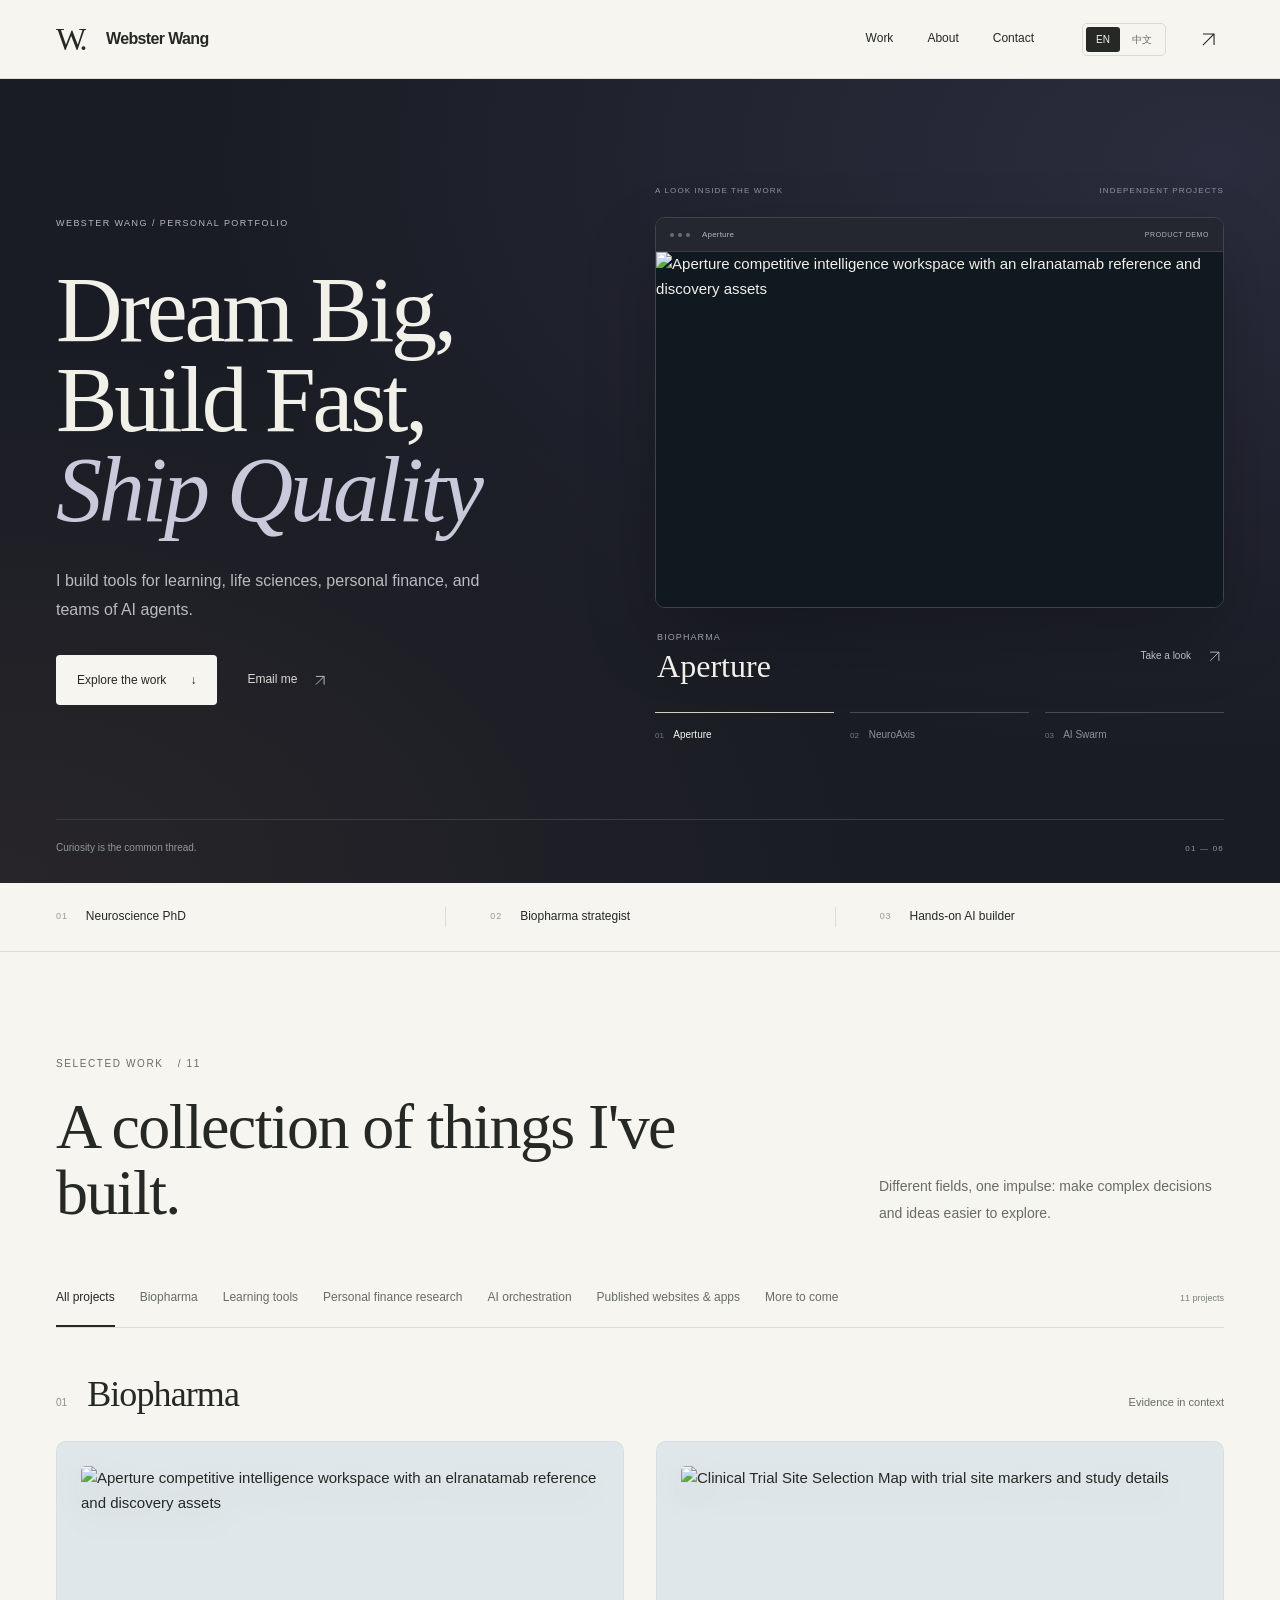
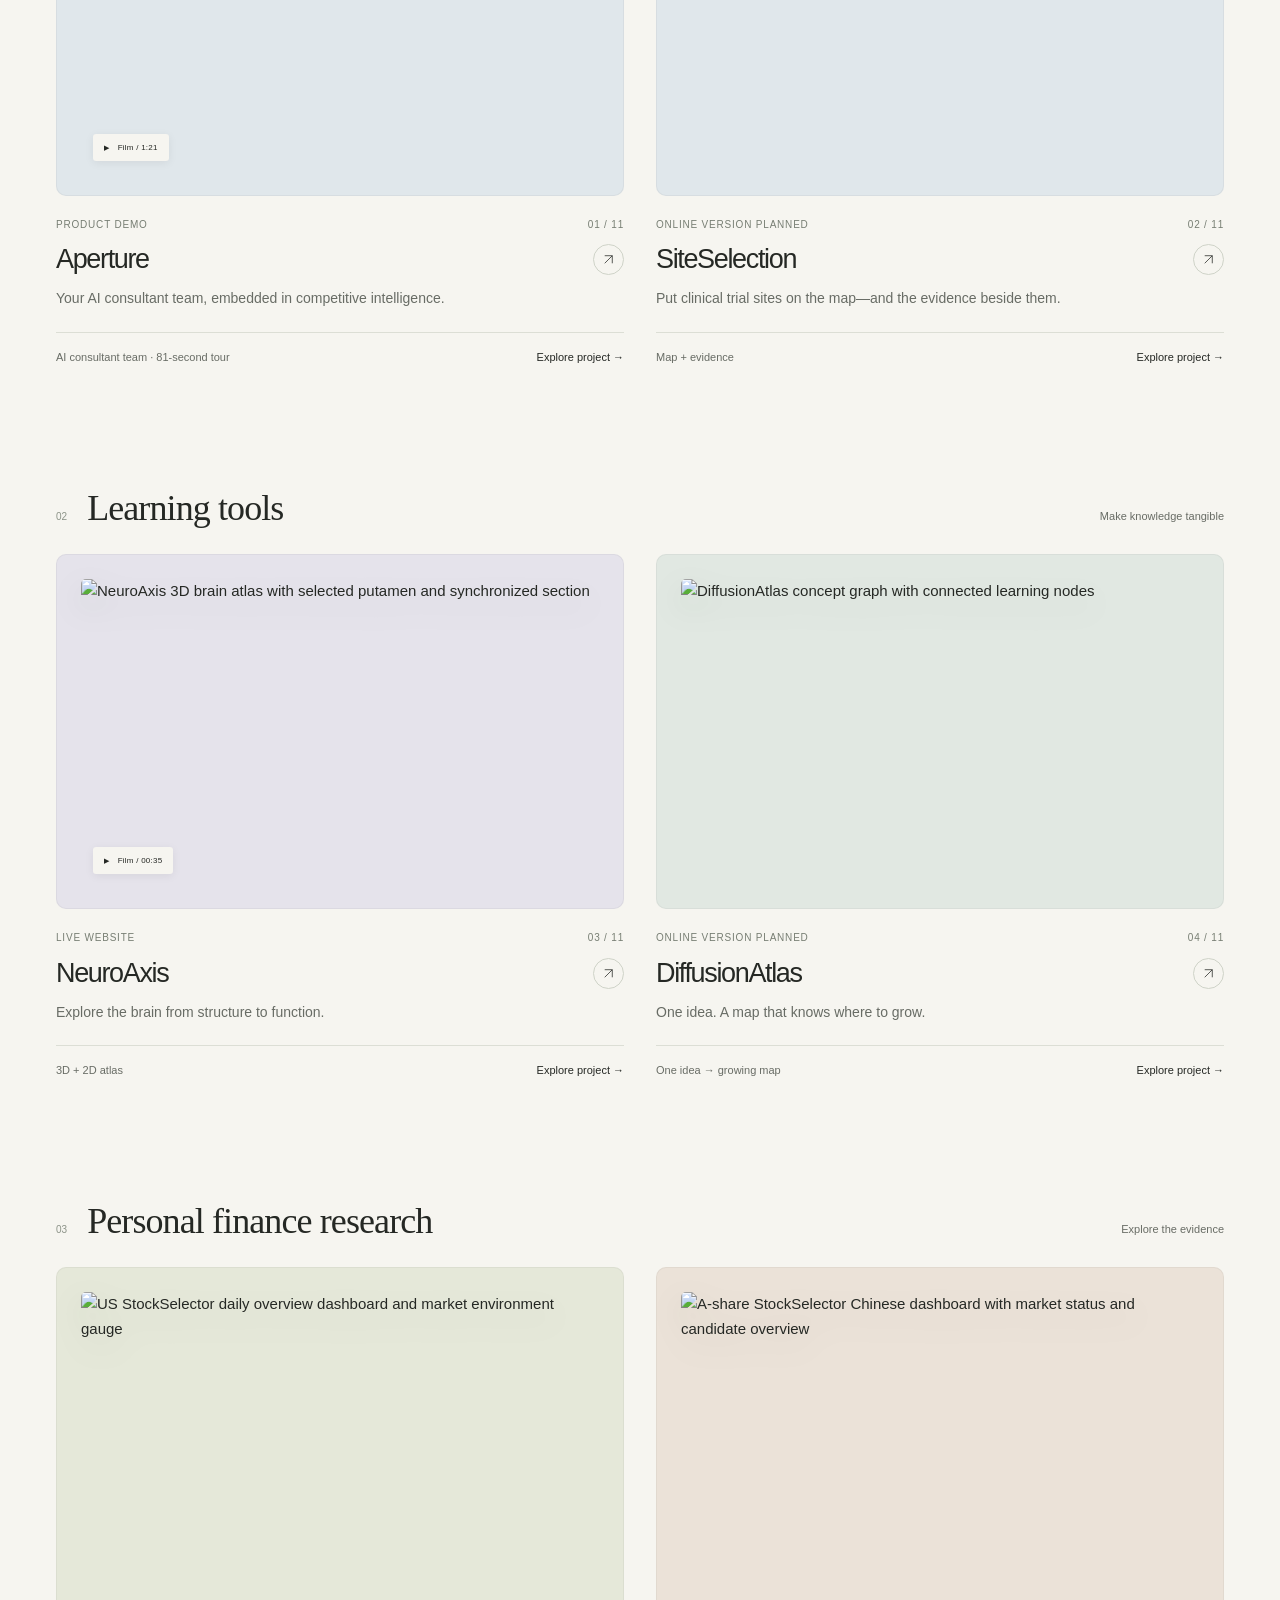
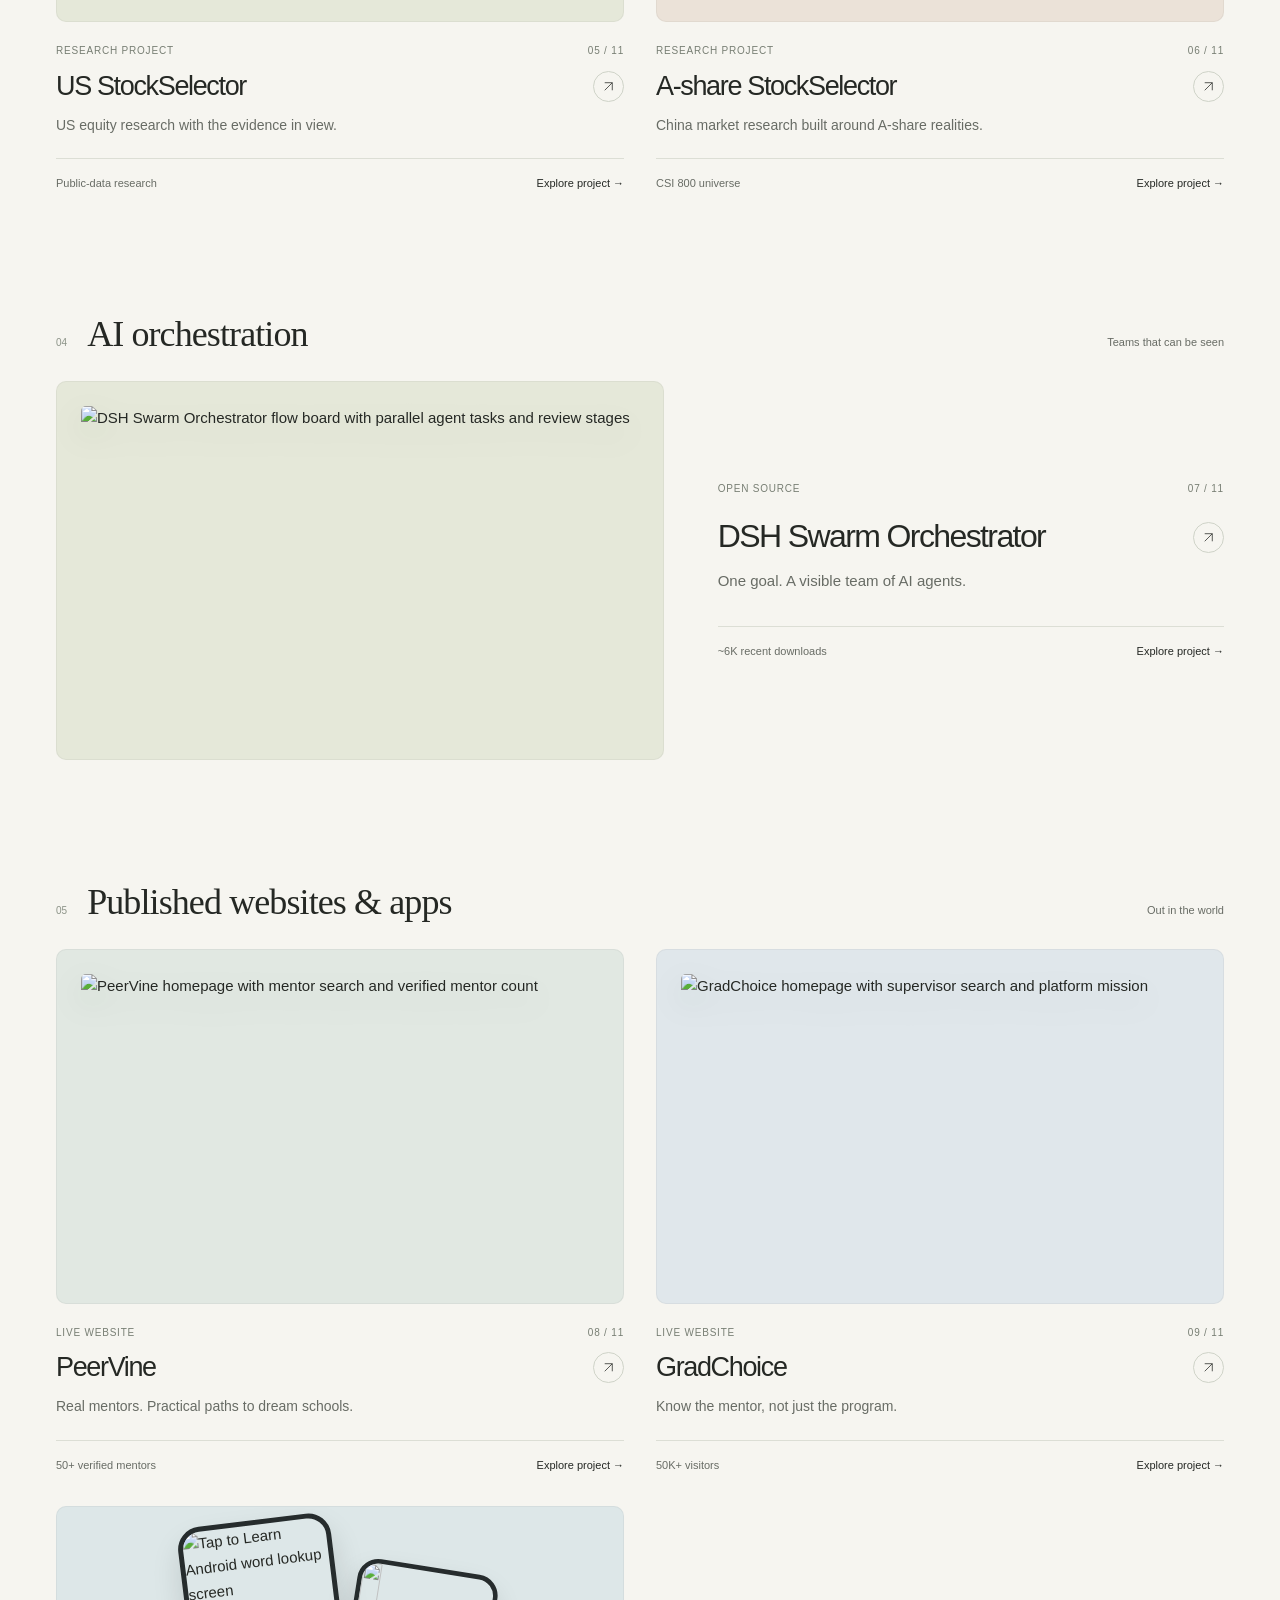
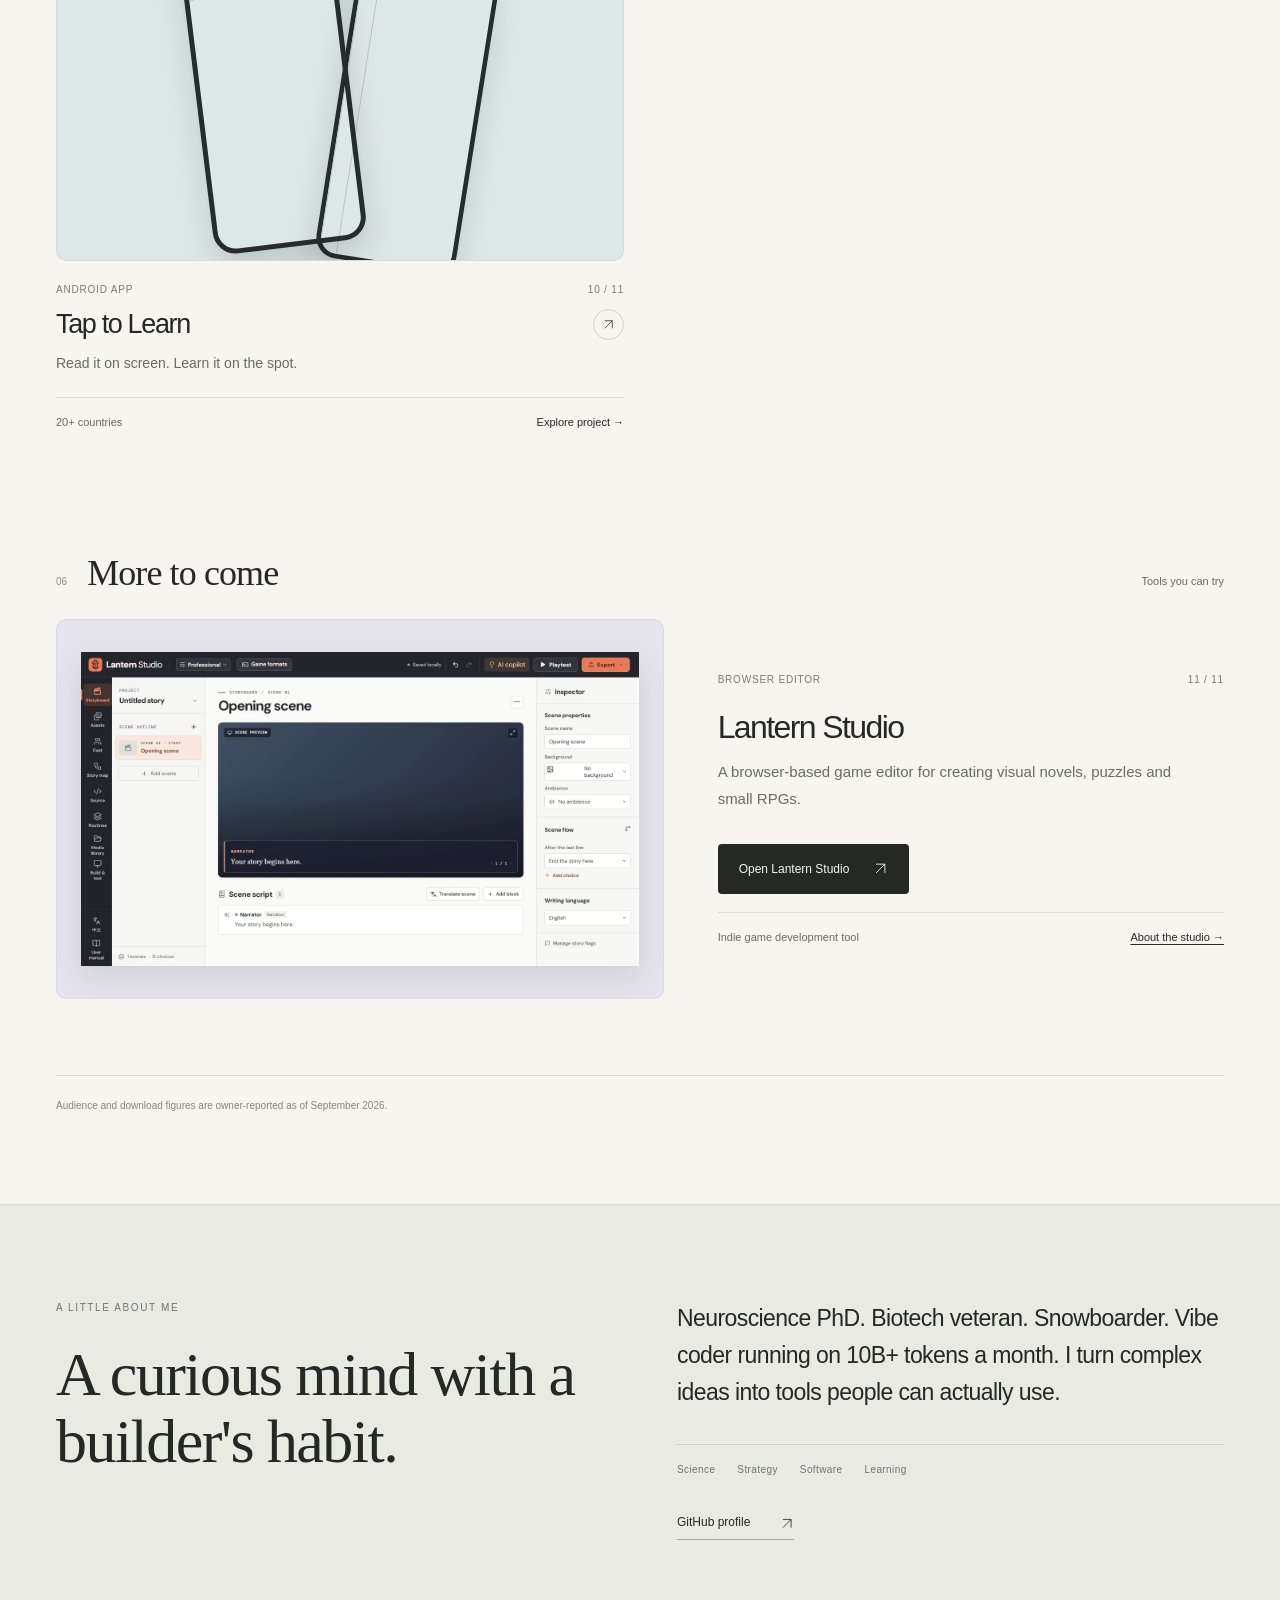
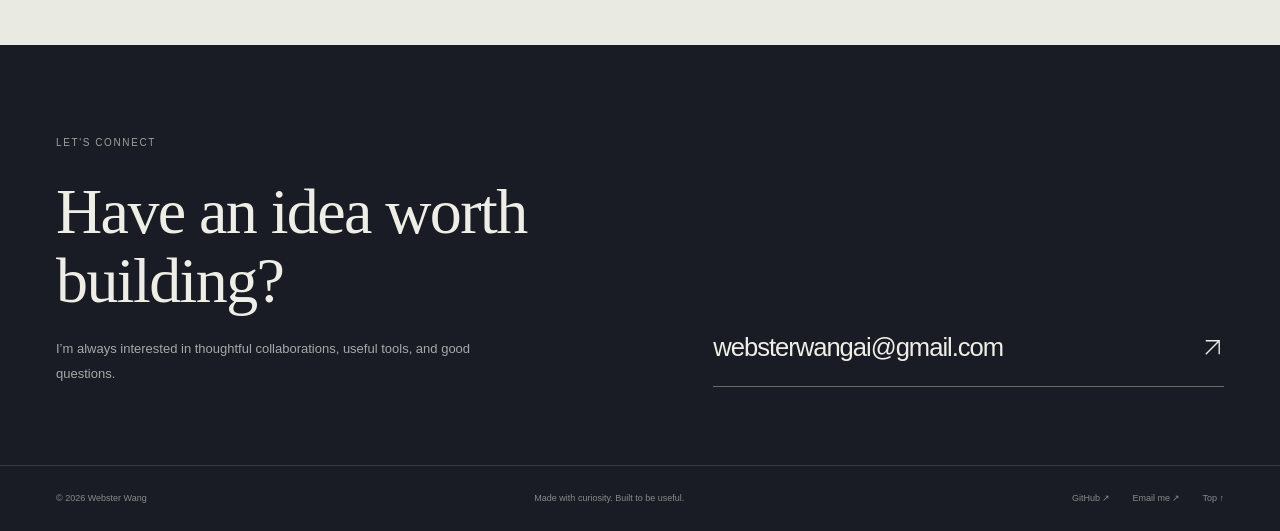
==== commit d37943a6: "Publish the Lantern Studio editor from both portfolio listings" ====
--- a/docs/index.html
+++ b/docs/index.html
@@ -1 +1 @@
-<!doctype html><html lang="en"><head><meta charset="utf-8"><meta name="viewport" content="width=device-width, initial-scale=1"><meta name="theme-color" content="#f6f5f0"><meta name="description" content="I build tools for learning, life sciences, personal finance, and teams of AI agents."><link rel="canonical" href="https://websterwang-ai.github.io/"><link rel="alternate" hreflang="zh-Hans" href="https://websterwang-ai.github.io/zh/"><link rel="icon" type="image/svg+xml" href="/assets/favicon.svg"><link rel="preload" href="/assets/fonts/instrument-serif.woff2" as="font" type="font/woff2" crossorigin><link rel="preload" href="/assets/fonts/inter-latin.woff2" as="font" type="font/woff2" crossorigin><link rel="stylesheet" href="/assets/site.css"><meta property="og:type" content="website"><meta property="og:title" content="Webster Wang — Dream Big, Build Fast, Ship Quality"><meta property="og:description" content="I build tools for learning, life sciences, personal finance, and teams of AI agents."><meta property="og:url" content="https://websterwang-ai.github.io/"><meta property="og:image" content="https://websterwang-ai.github.io/assets/showcase/social-card.jpg"><meta name="twitter:card" content="summary_large_image"><title>Webster Wang — Dream Big, Build Fast, Ship Quality</title><script src="/assets/site.js" defer></script></head><body><a class="skip-link" href="#main">Skip to content</a><header class="site-header" id="top"><div class="header-inner shell"><a class="brand" href="/" aria-label="Webster Wang"><span class="brand-mark" aria-hidden="true">W.</span><span>Webster Wang</span></a><nav class="desktop-nav" aria-label="Primary navigation"><a href="/#work">Work</a><a href="/#about">About</a><a href="/#contact">Contact</a></nav><div class="header-actions"><div class="lang-switch" aria-label="Language / 语言"><a href="/" lang="en" aria-current="page">EN</a><a href="/zh/" lang="zh-Hans" >中文</a></div><a class="header-mail" href="mailto:websterwangai@gmail.com" aria-label="Email me"><svg viewBox="0 0 24 24" fill="none" aria-hidden="true"><path d="M5 19 19 5M5 5h14v14"/></svg></a><button class="menu-toggle" type="button" aria-label="Open menu" aria-expanded="false" aria-controls="mobile-nav"><span></span><span></span></button></div></div><nav class="mobile-nav shell" id="mobile-nav" hidden aria-label="Primary navigation"><a href="/#work">Work</a><a href="/#about">About</a><a href="/#contact">Contact</a></nav></header><main id="main"><section class="hero"><div class="shell hero-grid"><div class="hero-copy"><p class="eyebrow">WEBSTER WANG / PERSONAL PORTFOLIO</p><h1>Dream Big,<br>Build Fast,<br><em>Ship Quality</em></h1><p class="hero-lead">I build tools for learning, life sciences, personal finance, and teams of AI agents.</p><div class="hero-actions"><a class="button button-light" href="#work">Explore the work<span aria-hidden="true">↓</span></a><a class="hero-contact" href="mailto:websterwangai@gmail.com">Email me <svg viewBox="0 0 24 24" fill="none" aria-hidden="true"><path d="M5 19 19 5M5 5h14v14"/></svg></a></div></div><div class="hero-showcase"><div class="showcase-topline"><span>A LOOK INSIDE THE WORK</span><span>INDEPENDENT PROJECTS</span></div><div class="showcase-frames"><div class="showcase-panel" id="hero-view-aperture" role="tabpanel" aria-labelledby="hero-tab-aperture"><div class="showcase-screen"><div class="screen-toolbar"><span class="window-dots" aria-hidden="true"><i></i><i></i><i></i></span><span>Aperture</span><span>PRODUCT DEMO</span></div><img src="/assets/showcase/aperture-timeline.webp" alt="Aperture competitive intelligence workspace with an elranatamab reference and discovery assets" width="1265" height="712" loading="eager" fetchpriority="high" decoding="async"></div><a class="showcase-caption" href="/projects/aperture/"><span><small>Biopharma</small><strong>Aperture</strong></span><span class="showcase-open">Take a look <svg viewBox="0 0 24 24" fill="none" aria-hidden="true"><path d="M5 19 19 5M5 5h14v14"/></svg></span></a></div><div class="showcase-panel" id="hero-view-neuroaxis" role="tabpanel" aria-labelledby="hero-tab-neuroaxis" hidden><div class="showcase-screen"><div class="screen-toolbar"><span class="window-dots" aria-hidden="true"><i></i><i></i><i></i></span><span>NeuroAxis</span><span>LIVE WEBSITE</span></div><img src="/assets/showcase/neuroaxis.webp" alt="NeuroAxis 3D brain atlas with selected putamen and synchronized section" width="1265" height="712" loading="lazy" decoding="async"></div><a class="showcase-caption" href="/projects/neuroaxis/"><span><small>Learning tools</small><strong>NeuroAxis</strong></span><span class="showcase-open">Take a look <svg viewBox="0 0 24 24" fill="none" aria-hidden="true"><path d="M5 19 19 5M5 5h14v14"/></svg></span></a></div><div class="showcase-panel" id="hero-view-dsh-ai-swarm" role="tabpanel" aria-labelledby="hero-tab-dsh-ai-swarm" hidden><div class="showcase-screen"><div class="screen-toolbar"><span class="window-dots" aria-hidden="true"><i></i><i></i><i></i></span><span>DSH Swarm Orchestrator</span><span>OPEN SOURCE</span></div><img src="/assets/showcase/dsh-ai-swarm.webp" alt="DSH Swarm Orchestrator flow board with parallel agent tasks and review stages" width="1265" height="712" loading="lazy" decoding="async"></div><a class="showcase-caption" href="/projects/dsh-ai-swarm/"><span><small>AI orchestration</small><strong>DSH Swarm Orchestrator</strong></span><span class="showcase-open">Take a look <svg viewBox="0 0 24 24" fill="none" aria-hidden="true"><path d="M5 19 19 5M5 5h14v14"/></svg></span></a></div></div><div class="showcase-switch" role="tablist" aria-label="Choose a project preview"><button type="button" role="tab" id="hero-tab-aperture" aria-controls="hero-view-aperture" aria-selected="true" tabindex="0"><span>01</span> Aperture</button><button type="button" role="tab" id="hero-tab-neuroaxis" aria-controls="hero-view-neuroaxis" aria-selected="false" tabindex="-1"><span>02</span> NeuroAxis</button><button type="button" role="tab" id="hero-tab-dsh-ai-swarm" aria-controls="hero-view-dsh-ai-swarm" aria-selected="false" tabindex="-1"><span>03</span> AI Swarm</button></div></div><div class="hero-foot"><p>Curiosity is the common thread.</p><span>01 — 06</span></div></div></section><div class="identity-strip"><div class="shell identity-inner"><span><small>01</small>Neuroscience PhD</span><span><small>02</small>Biopharma strategist</span><span><small>03</small>Hands-on AI builder</span></div></div><section class="work-section shell" id="work"><div class="work-heading"><div><p class="eyebrow">SELECTED WORK <span>/ 11</span></p><h2>A collection of things I&#39;ve built.</h2></div><p>Different fields, one impulse: make complex decisions and ideas easier to explore.</p></div><div class="work-navigation"><div class="filter-bar" role="group" aria-label="Work"><button class="filter-chip is-active" type="button" data-filter="all" aria-pressed="true">All projects</button><button class="filter-chip" type="button" data-filter="biopharma" aria-pressed="false">Biopharma</button><button class="filter-chip" type="button" data-filter="learning" aria-pressed="false">Learning tools</button><button class="filter-chip" type="button" data-filter="finance" aria-pressed="false">Personal finance research</button><button class="filter-chip" type="button" data-filter="ai" aria-pressed="false">AI orchestration</button><button class="filter-chip" type="button" data-filter="published" aria-pressed="false">Published websites &amp; apps</button><button class="filter-chip" type="button" data-filter="next" aria-pressed="false">More to come</button></div><p class="result-status" aria-live="polite" data-total="11">11 projects</p></div><section class="category-section" data-category="biopharma" id="biopharma"><div class="category-heading"><div><span class="category-number" aria-hidden="true">01</span><h3>Biopharma</h3></div><p>Evidence in context</p></div><div class="project-grid"><article class="project-card accent-blue" data-project-number="01"><a class="project-card-link" href="/projects/aperture/" aria-label="Explore project: Aperture"><div class="card-media media-screen accent-blue"><img src="/assets/showcase/aperture-timeline.webp" alt="Aperture competitive intelligence workspace with an elranatamab reference and discovery assets" loading="lazy" decoding="async" width="1400" height="790"><span class="video-badge"><span aria-hidden="true">▶</span> Film / 1:21</span></div><div class="card-body"><div class="card-meta"><span>PRODUCT DEMO</span><span>01 / 11</span></div><div class="card-title-row"><h4>Aperture</h4><span class="card-arrow"><svg viewBox="0 0 24 24" fill="none" aria-hidden="true"><path d="M5 19 19 5M5 5h14v14"/></svg></span></div><p class="card-line">Your AI consultant team, embedded in competitive intelligence.</p><div class="card-foot"><span>AI consultant team · 81-second tour</span><span>Explore project <span aria-hidden="true">→</span></span></div></div></a></article><article class="project-card accent-blue" data-project-number="02"><a class="project-card-link" href="/projects/siteselection/" aria-label="Explore project: SiteSelection"><div class="card-media media-screen accent-blue"><img src="/assets/showcase/siteselection-demo.webp" alt="Clinical Trial Site Selection Map with trial site markers and study details" loading="lazy" decoding="async" width="1400" height="790"></div><div class="card-body"><div class="card-meta"><span>ONLINE VERSION PLANNED</span><span>02 / 11</span></div><div class="card-title-row"><h4>SiteSelection</h4><span class="card-arrow"><svg viewBox="0 0 24 24" fill="none" aria-hidden="true"><path d="M5 19 19 5M5 5h14v14"/></svg></span></div><p class="card-line">Put clinical trial sites on the map—and the evidence beside them.</p><div class="card-foot"><span>Map + evidence</span><span>Explore project <span aria-hidden="true">→</span></span></div></div></a></article></div></section><section class="category-section" data-category="learning" id="learning"><div class="category-heading"><div><span class="category-number" aria-hidden="true">02</span><h3>Learning tools</h3></div><p>Make knowledge tangible</p></div><div class="project-grid"><article class="project-card accent-violet" data-project-number="03"><a class="project-card-link" href="/projects/neuroaxis/" aria-label="Explore project: NeuroAxis"><div class="card-media media-screen accent-violet"><img src="/assets/showcase/neuroaxis.webp" alt="NeuroAxis 3D brain atlas with selected putamen and synchronized section" loading="lazy" decoding="async" width="1400" height="790"><span class="video-badge"><span aria-hidden="true">▶</span> Film / 00:35</span></div><div class="card-body"><div class="card-meta"><span>LIVE WEBSITE</span><span>03 / 11</span></div><div class="card-title-row"><h4>NeuroAxis</h4><span class="card-arrow"><svg viewBox="0 0 24 24" fill="none" aria-hidden="true"><path d="M5 19 19 5M5 5h14v14"/></svg></span></div><p class="card-line">Explore the brain from structure to function.</p><div class="card-foot"><span>3D + 2D atlas</span><span>Explore project <span aria-hidden="true">→</span></span></div></div></a></article><article class="project-card accent-mint" data-project-number="04"><a class="project-card-link" href="/projects/diffusionatlas/" aria-label="Explore project: DiffusionAtlas"><div class="card-media media-screen accent-mint"><img src="/assets/showcase/diffusionatlas.webp" alt="DiffusionAtlas concept graph with connected learning nodes" loading="lazy" decoding="async" width="1400" height="790"></div><div class="card-body"><div class="card-meta"><span>ONLINE VERSION PLANNED</span><span>04 / 11</span></div><div class="card-title-row"><h4>DiffusionAtlas</h4><span class="card-arrow"><svg viewBox="0 0 24 24" fill="none" aria-hidden="true"><path d="M5 19 19 5M5 5h14v14"/></svg></span></div><p class="card-line">One idea. A map that knows where to grow.</p><div class="card-foot"><span>One idea → growing map</span><span>Explore project <span aria-hidden="true">→</span></span></div></div></a></article></div></section><section class="category-section" data-category="finance" id="finance"><div class="category-heading"><div><span class="category-number" aria-hidden="true">03</span><h3>Personal finance research</h3></div><p>Explore the evidence</p></div><div class="project-grid"><article class="project-card accent-lime" data-project-number="05"><a class="project-card-link" href="/projects/us-stockselector/" aria-label="Explore project: US StockSelector"><div class="card-media media-screen accent-lime"><img src="/assets/showcase/us-stockselector.webp" alt="US StockSelector daily overview dashboard and market environment gauge" loading="lazy" decoding="async" width="1400" height="790"></div><div class="card-body"><div class="card-meta"><span>RESEARCH PROJECT</span><span>05 / 11</span></div><div class="card-title-row"><h4>US StockSelector</h4><span class="card-arrow"><svg viewBox="0 0 24 24" fill="none" aria-hidden="true"><path d="M5 19 19 5M5 5h14v14"/></svg></span></div><p class="card-line">US equity research with the evidence in view.</p><div class="card-foot"><span>Public-data research</span><span>Explore project <span aria-hidden="true">→</span></span></div></div></a></article><article class="project-card accent-orange" data-project-number="06"><a class="project-card-link" href="/projects/a-share-stockselector/" aria-label="Explore project: A-share StockSelector"><div class="card-media media-screen accent-orange"><img src="/assets/showcase/ashare-stockselector.webp" alt="A-share StockSelector Chinese dashboard with market status and candidate overview" loading="lazy" decoding="async" width="1400" height="790"></div><div class="card-body"><div class="card-meta"><span>RESEARCH PROJECT</span><span>06 / 11</span></div><div class="card-title-row"><h4>A-share StockSelector</h4><span class="card-arrow"><svg viewBox="0 0 24 24" fill="none" aria-hidden="true"><path d="M5 19 19 5M5 5h14v14"/></svg></span></div><p class="card-line">China market research built around A-share realities.</p><div class="card-foot"><span>CSI 800 universe</span><span>Explore project <span aria-hidden="true">→</span></span></div></div></a></article></div></section><section class="category-section" data-category="ai" id="ai"><div class="category-heading"><div><span class="category-number" aria-hidden="true">04</span><h3>AI orchestration</h3></div><p>Teams that can be seen</p></div><div class="project-grid project-grid-single"><article class="project-card accent-lime" data-project-number="07"><a class="project-card-link" href="/projects/dsh-ai-swarm/" aria-label="Explore project: DSH Swarm Orchestrator"><div class="card-media media-screen accent-lime"><img src="/assets/showcase/dsh-ai-swarm.webp" alt="DSH Swarm Orchestrator flow board with parallel agent tasks and review stages" loading="lazy" decoding="async" width="1400" height="790"></div><div class="card-body"><div class="card-meta"><span>OPEN SOURCE</span><span>07 / 11</span></div><div class="card-title-row"><h4>DSH Swarm Orchestrator</h4><span class="card-arrow"><svg viewBox="0 0 24 24" fill="none" aria-hidden="true"><path d="M5 19 19 5M5 5h14v14"/></svg></span></div><p class="card-line">One goal. A visible team of AI agents.</p><div class="card-foot"><span>~6K recent downloads</span><span>Explore project <span aria-hidden="true">→</span></span></div></div></a></article></div></section><section class="category-section" data-category="published" id="published"><div class="category-heading"><div><span class="category-number" aria-hidden="true">05</span><h3>Published websites &amp; apps</h3></div><p>Out in the world</p></div><div class="project-grid"><article class="project-card accent-mint" data-project-number="08"><a class="project-card-link" href="/projects/peervine/" aria-label="Explore project: PeerVine"><div class="card-media media-screen accent-mint"><img src="/assets/showcase/peervine-en.webp" alt="PeerVine homepage with mentor search and verified mentor count" loading="lazy" decoding="async" width="1400" height="790"></div><div class="card-body"><div class="card-meta"><span>LIVE WEBSITE</span><span>08 / 11</span></div><div class="card-title-row"><h4>PeerVine</h4><span class="card-arrow"><svg viewBox="0 0 24 24" fill="none" aria-hidden="true"><path d="M5 19 19 5M5 5h14v14"/></svg></span></div><p class="card-line">Real mentors. Practical paths to dream schools.</p><div class="card-foot"><span>50+ verified mentors</span><span>Explore project <span aria-hidden="true">→</span></span></div></div></a></article><article class="project-card accent-blue" data-project-number="09"><a class="project-card-link" href="/projects/gradchoice/" aria-label="Explore project: GradChoice"><div class="card-media media-screen accent-blue"><img src="/assets/showcase/gradchoice-en.webp" alt="GradChoice homepage with supervisor search and platform mission" loading="lazy" decoding="async" width="1400" height="790"></div><div class="card-body"><div class="card-meta"><span>LIVE WEBSITE</span><span>09 / 11</span></div><div class="card-title-row"><h4>GradChoice</h4><span class="card-arrow"><svg viewBox="0 0 24 24" fill="none" aria-hidden="true"><path d="M5 19 19 5M5 5h14v14"/></svg></span></div><p class="card-line">Know the mentor, not just the program.</p><div class="card-foot"><span>50K+ visitors</span><span>Explore project <span aria-hidden="true">→</span></span></div></div></a></article><article class="project-card accent-cyan" data-project-number="10"><a class="project-card-link" href="/projects/tap-to-learn/" aria-label="Explore project: Tap to Learn"><div class="card-media media-phone accent-cyan"><div class="phone-stage"><img class="phone-back" src="/assets/showcase/tap-example.webp" alt="" loading="lazy" decoding="async" width="720" height="1600"><img class="phone-front" src="/assets/showcase/tap-lookup.webp" alt="Tap to Learn Android word lookup screen" loading="lazy" decoding="async" width="720" height="1600"></div></div><div class="card-body"><div class="card-meta"><span>ANDROID APP</span><span>10 / 11</span></div><div class="card-title-row"><h4>Tap to Learn</h4><span class="card-arrow"><svg viewBox="0 0 24 24" fill="none" aria-hidden="true"><path d="M5 19 19 5M5 5h14v14"/></svg></span></div><p class="card-line">Read it on screen. Learn it on the spot.</p><div class="card-foot"><span>20+ countries</span><span>Explore project <span aria-hidden="true">→</span></span></div></div></a></article></div></section><section class="category-section" data-category="next" id="next"><div class="category-heading"><div><span class="category-number" aria-hidden="true">06</span><h3>More to come</h3></div><p>New work to try</p></div><div class="project-grid project-grid-single"><article class="project-card accent-violet" data-project-number="11"><div class="project-card-link"><a href="/projects/indie-games/" aria-label="Explore project: Lantern Studio"><div class="card-media media-screen accent-violet"><img src="/assets/showcase/lantern-studio-en.webp" alt="Lantern Studio’s room editor with the tide ledger selected on a map and its English and Chinese text fields alongside" loading="lazy" decoding="async" width="1400" height="790"></div></a><div class="card-body"><div class="card-meta"><span>LIVE STUDIO</span><span>11 / 11</span></div><div class="card-title-row"><h4>Lantern Studio</h4></div><p class="card-line">Make a visual novel, a puzzle or a small RPG in your browser.</p><div class="card-launch"><a class="button button-primary" href="/lantern-studio/?lang=en" >Open Lantern Studio<svg viewBox="0 0 24 24" fill="none" aria-hidden="true"><path d="M5 19 19 5M5 5h14v14"/></svg></a></div><div class="card-foot"><span>Indie game development tool</span><a class="card-case-link" href="/projects/indie-games/" aria-label="Explore project: Lantern Studio">Explore project <span aria-hidden="true">→</span></a></div></div></div></article></div></section><p class="figures-note">Audience and download figures are owner-reported as of September 2026.</p></section><section class="about-section" id="about"><div class="shell about-grid"><div><p class="eyebrow">A LITTLE ABOUT ME</p><h2>A curious mind with a builder&#39;s habit.</h2></div><div class="about-copy"><p>Neuroscience PhD. Biotech veteran. Snowboarder. Vibe coder running on 10B+ tokens a month. I turn complex ideas into tools people can actually use.</p><div class="about-fields"><span>Science</span><span>Strategy</span><span>Software</span><span>Learning</span></div><a class="text-link" href="https://github.com/linkbag" target="_blank" rel="noopener noreferrer">GitHub profile <svg viewBox="0 0 24 24" fill="none" aria-hidden="true"><path d="M5 19 19 5M5 5h14v14"/></svg></a></div></div></section></main><section class="contact-section" id="contact"><div class="shell contact-grid"><div><p class="eyebrow">LET&#39;S CONNECT</p><h2>Have an idea worth building?</h2><p>I’m always interested in thoughtful collaborations, useful tools, and good questions.</p></div><a class="contact-email" href="mailto:websterwangai@gmail.com">websterwangai@gmail.com <svg viewBox="0 0 24 24" fill="none" aria-hidden="true"><path d="M5 19 19 5M5 5h14v14"/></svg></a></div></section><footer class="site-footer"><div class="shell footer-inner"><span>© 2026 Webster Wang</span><span>Made with curiosity. Built to be useful.</span><div><a href="https://github.com/linkbag" target="_blank" rel="noopener noreferrer">GitHub ↗</a><a href="mailto:websterwangai@gmail.com">Email me ↗</a><a href="#top">Top ↑</a></div></div></footer><dialog class="image-viewer" id="image-viewer" aria-label="Project screenshot"><button type="button" class="viewer-close" aria-label="Close image">×</button><img alt=""><p class="viewer-caption"></p></dialog></body></html>+<!doctype html><html lang="en"><head><meta charset="utf-8"><meta name="viewport" content="width=device-width, initial-scale=1"><meta name="theme-color" content="#f6f5f0"><meta name="description" content="I build tools for learning, life sciences, personal finance, and teams of AI agents."><link rel="canonical" href="https://websterwang-ai.github.io/"><link rel="alternate" hreflang="zh-Hans" href="https://websterwang-ai.github.io/zh/"><link rel="icon" type="image/svg+xml" href="/assets/favicon.svg"><link rel="preload" href="/assets/fonts/instrument-serif.woff2" as="font" type="font/woff2" crossorigin><link rel="preload" href="/assets/fonts/inter-latin.woff2" as="font" type="font/woff2" crossorigin><link rel="stylesheet" href="/assets/site.css"><meta property="og:type" content="website"><meta property="og:title" content="Webster Wang — Dream Big, Build Fast, Ship Quality"><meta property="og:description" content="I build tools for learning, life sciences, personal finance, and teams of AI agents."><meta property="og:url" content="https://websterwang-ai.github.io/"><meta property="og:image" content="https://websterwang-ai.github.io/assets/showcase/social-card.jpg"><meta name="twitter:card" content="summary_large_image"><title>Webster Wang — Dream Big, Build Fast, Ship Quality</title><script src="/assets/site.js" defer></script></head><body><a class="skip-link" href="#main">Skip to content</a><header class="site-header" id="top"><div class="header-inner shell"><a class="brand" href="/" aria-label="Webster Wang"><span class="brand-mark" aria-hidden="true">W.</span><span>Webster Wang</span></a><nav class="desktop-nav" aria-label="Primary navigation"><a href="/#work">Work</a><a href="/#about">About</a><a href="/#contact">Contact</a></nav><div class="header-actions"><div class="lang-switch" aria-label="Language / 语言"><a href="/" lang="en" aria-current="page">EN</a><a href="/zh/" lang="zh-Hans" >中文</a></div><a class="header-mail" href="mailto:websterwangai@gmail.com" aria-label="Email me"><svg viewBox="0 0 24 24" fill="none" aria-hidden="true"><path d="M5 19 19 5M5 5h14v14"/></svg></a><button class="menu-toggle" type="button" aria-label="Open menu" aria-expanded="false" aria-controls="mobile-nav"><span></span><span></span></button></div></div><nav class="mobile-nav shell" id="mobile-nav" hidden aria-label="Primary navigation"><a href="/#work">Work</a><a href="/#about">About</a><a href="/#contact">Contact</a></nav></header><main id="main"><section class="hero"><div class="shell hero-grid"><div class="hero-copy"><p class="eyebrow">WEBSTER WANG / PERSONAL PORTFOLIO</p><h1>Dream Big,<br>Build Fast,<br><em>Ship Quality</em></h1><p class="hero-lead">I build tools for learning, life sciences, personal finance, and teams of AI agents.</p><div class="hero-actions"><a class="button button-light" href="#work">Explore the work<span aria-hidden="true">↓</span></a><a class="hero-contact" href="mailto:websterwangai@gmail.com">Email me <svg viewBox="0 0 24 24" fill="none" aria-hidden="true"><path d="M5 19 19 5M5 5h14v14"/></svg></a></div></div><div class="hero-showcase"><div class="showcase-topline"><span>A LOOK INSIDE THE WORK</span><span>INDEPENDENT PROJECTS</span></div><div class="showcase-frames"><div class="showcase-panel" id="hero-view-aperture" role="tabpanel" aria-labelledby="hero-tab-aperture"><div class="showcase-screen"><div class="screen-toolbar"><span class="window-dots" aria-hidden="true"><i></i><i></i><i></i></span><span>Aperture</span><span>PRODUCT DEMO</span></div><img src="/assets/showcase/aperture-timeline.webp" alt="Aperture competitive intelligence workspace with an elranatamab reference and discovery assets" width="1265" height="712" loading="eager" fetchpriority="high" decoding="async"></div><a class="showcase-caption" href="/projects/aperture/"><span><small>Biopharma</small><strong>Aperture</strong></span><span class="showcase-open">Take a look <svg viewBox="0 0 24 24" fill="none" aria-hidden="true"><path d="M5 19 19 5M5 5h14v14"/></svg></span></a></div><div class="showcase-panel" id="hero-view-neuroaxis" role="tabpanel" aria-labelledby="hero-tab-neuroaxis" hidden><div class="showcase-screen"><div class="screen-toolbar"><span class="window-dots" aria-hidden="true"><i></i><i></i><i></i></span><span>NeuroAxis</span><span>LIVE WEBSITE</span></div><img src="/assets/showcase/neuroaxis.webp" alt="NeuroAxis 3D brain atlas with selected putamen and synchronized section" width="1265" height="712" loading="lazy" decoding="async"></div><a class="showcase-caption" href="/projects/neuroaxis/"><span><small>Learning tools</small><strong>NeuroAxis</strong></span><span class="showcase-open">Take a look <svg viewBox="0 0 24 24" fill="none" aria-hidden="true"><path d="M5 19 19 5M5 5h14v14"/></svg></span></a></div><div class="showcase-panel" id="hero-view-dsh-ai-swarm" role="tabpanel" aria-labelledby="hero-tab-dsh-ai-swarm" hidden><div class="showcase-screen"><div class="screen-toolbar"><span class="window-dots" aria-hidden="true"><i></i><i></i><i></i></span><span>DSH Swarm Orchestrator</span><span>OPEN SOURCE</span></div><img src="/assets/showcase/dsh-ai-swarm.webp" alt="DSH Swarm Orchestrator flow board with parallel agent tasks and review stages" width="1265" height="712" loading="lazy" decoding="async"></div><a class="showcase-caption" href="/projects/dsh-ai-swarm/"><span><small>AI orchestration</small><strong>DSH Swarm Orchestrator</strong></span><span class="showcase-open">Take a look <svg viewBox="0 0 24 24" fill="none" aria-hidden="true"><path d="M5 19 19 5M5 5h14v14"/></svg></span></a></div></div><div class="showcase-switch" role="tablist" aria-label="Choose a project preview"><button type="button" role="tab" id="hero-tab-aperture" aria-controls="hero-view-aperture" aria-selected="true" tabindex="0"><span>01</span> Aperture</button><button type="button" role="tab" id="hero-tab-neuroaxis" aria-controls="hero-view-neuroaxis" aria-selected="false" tabindex="-1"><span>02</span> NeuroAxis</button><button type="button" role="tab" id="hero-tab-dsh-ai-swarm" aria-controls="hero-view-dsh-ai-swarm" aria-selected="false" tabindex="-1"><span>03</span> AI Swarm</button></div></div><div class="hero-foot"><p>Curiosity is the common thread.</p><span>01 — 06</span></div></div></section><div class="identity-strip"><div class="shell identity-inner"><span><small>01</small>Neuroscience PhD</span><span><small>02</small>Biopharma strategist</span><span><small>03</small>Hands-on AI builder</span></div></div><section class="work-section shell" id="work"><div class="work-heading"><div><p class="eyebrow">SELECTED WORK <span>/ 11</span></p><h2>A collection of things I&#39;ve built.</h2></div><p>Different fields, one impulse: make complex decisions and ideas easier to explore.</p></div><div class="work-navigation"><div class="filter-bar" role="group" aria-label="Work"><button class="filter-chip is-active" type="button" data-filter="all" aria-pressed="true">All projects</button><button class="filter-chip" type="button" data-filter="biopharma" aria-pressed="false">Biopharma</button><button class="filter-chip" type="button" data-filter="learning" aria-pressed="false">Learning tools</button><button class="filter-chip" type="button" data-filter="finance" aria-pressed="false">Personal finance research</button><button class="filter-chip" type="button" data-filter="ai" aria-pressed="false">AI orchestration</button><button class="filter-chip" type="button" data-filter="published" aria-pressed="false">Published websites &amp; apps</button><button class="filter-chip" type="button" data-filter="next" aria-pressed="false">More to come</button></div><p class="result-status" aria-live="polite" data-total="11">11 projects</p></div><section class="category-section" data-category="biopharma" id="biopharma"><div class="category-heading"><div><span class="category-number" aria-hidden="true">01</span><h3>Biopharma</h3></div><p>Evidence in context</p></div><div class="project-grid"><article class="project-card accent-blue" data-project-number="01"><a class="project-card-link" href="/projects/aperture/" aria-label="Explore project: Aperture"><div class="card-media media-screen accent-blue"><img src="/assets/showcase/aperture-timeline.webp" alt="Aperture competitive intelligence workspace with an elranatamab reference and discovery assets" loading="lazy" decoding="async" width="1400" height="790"><span class="video-badge"><span aria-hidden="true">▶</span> Film / 1:21</span></div><div class="card-body"><div class="card-meta"><span>PRODUCT DEMO</span><span>01 / 11</span></div><div class="card-title-row"><h4>Aperture</h4><span class="card-arrow"><svg viewBox="0 0 24 24" fill="none" aria-hidden="true"><path d="M5 19 19 5M5 5h14v14"/></svg></span></div><p class="card-line">Your AI consultant team, embedded in competitive intelligence.</p><div class="card-foot"><span>AI consultant team · 81-second tour</span><span>Explore project <span aria-hidden="true">→</span></span></div></div></a></article><article class="project-card accent-blue" data-project-number="02"><a class="project-card-link" href="/projects/siteselection/" aria-label="Explore project: SiteSelection"><div class="card-media media-screen accent-blue"><img src="/assets/showcase/siteselection-demo.webp" alt="Clinical Trial Site Selection Map with trial site markers and study details" loading="lazy" decoding="async" width="1400" height="790"></div><div class="card-body"><div class="card-meta"><span>ONLINE VERSION PLANNED</span><span>02 / 11</span></div><div class="card-title-row"><h4>SiteSelection</h4><span class="card-arrow"><svg viewBox="0 0 24 24" fill="none" aria-hidden="true"><path d="M5 19 19 5M5 5h14v14"/></svg></span></div><p class="card-line">Put clinical trial sites on the map—and the evidence beside them.</p><div class="card-foot"><span>Map + evidence</span><span>Explore project <span aria-hidden="true">→</span></span></div></div></a></article></div></section><section class="category-section" data-category="learning" id="learning"><div class="category-heading"><div><span class="category-number" aria-hidden="true">02</span><h3>Learning tools</h3></div><p>Make knowledge tangible</p></div><div class="project-grid"><article class="project-card accent-violet" data-project-number="03"><a class="project-card-link" href="/projects/neuroaxis/" aria-label="Explore project: NeuroAxis"><div class="card-media media-screen accent-violet"><img src="/assets/showcase/neuroaxis.webp" alt="NeuroAxis 3D brain atlas with selected putamen and synchronized section" loading="lazy" decoding="async" width="1400" height="790"><span class="video-badge"><span aria-hidden="true">▶</span> Film / 00:35</span></div><div class="card-body"><div class="card-meta"><span>LIVE WEBSITE</span><span>03 / 11</span></div><div class="card-title-row"><h4>NeuroAxis</h4><span class="card-arrow"><svg viewBox="0 0 24 24" fill="none" aria-hidden="true"><path d="M5 19 19 5M5 5h14v14"/></svg></span></div><p class="card-line">Explore the brain from structure to function.</p><div class="card-foot"><span>3D + 2D atlas</span><span>Explore project <span aria-hidden="true">→</span></span></div></div></a></article><article class="project-card accent-mint" data-project-number="04"><a class="project-card-link" href="/projects/diffusionatlas/" aria-label="Explore project: DiffusionAtlas"><div class="card-media media-screen accent-mint"><img src="/assets/showcase/diffusionatlas.webp" alt="DiffusionAtlas concept graph with connected learning nodes" loading="lazy" decoding="async" width="1400" height="790"></div><div class="card-body"><div class="card-meta"><span>ONLINE VERSION PLANNED</span><span>04 / 11</span></div><div class="card-title-row"><h4>DiffusionAtlas</h4><span class="card-arrow"><svg viewBox="0 0 24 24" fill="none" aria-hidden="true"><path d="M5 19 19 5M5 5h14v14"/></svg></span></div><p class="card-line">One idea. A map that knows where to grow.</p><div class="card-foot"><span>One idea → growing map</span><span>Explore project <span aria-hidden="true">→</span></span></div></div></a></article></div></section><section class="category-section" data-category="finance" id="finance"><div class="category-heading"><div><span class="category-number" aria-hidden="true">03</span><h3>Personal finance research</h3></div><p>Explore the evidence</p></div><div class="project-grid"><article class="project-card accent-lime" data-project-number="05"><a class="project-card-link" href="/projects/us-stockselector/" aria-label="Explore project: US StockSelector"><div class="card-media media-screen accent-lime"><img src="/assets/showcase/us-stockselector.webp" alt="US StockSelector daily overview dashboard and market environment gauge" loading="lazy" decoding="async" width="1400" height="790"></div><div class="card-body"><div class="card-meta"><span>RESEARCH PROJECT</span><span>05 / 11</span></div><div class="card-title-row"><h4>US StockSelector</h4><span class="card-arrow"><svg viewBox="0 0 24 24" fill="none" aria-hidden="true"><path d="M5 19 19 5M5 5h14v14"/></svg></span></div><p class="card-line">US equity research with the evidence in view.</p><div class="card-foot"><span>Public-data research</span><span>Explore project <span aria-hidden="true">→</span></span></div></div></a></article><article class="project-card accent-orange" data-project-number="06"><a class="project-card-link" href="/projects/a-share-stockselector/" aria-label="Explore project: A-share StockSelector"><div class="card-media media-screen accent-orange"><img src="/assets/showcase/ashare-stockselector.webp" alt="A-share StockSelector Chinese dashboard with market status and candidate overview" loading="lazy" decoding="async" width="1400" height="790"></div><div class="card-body"><div class="card-meta"><span>RESEARCH PROJECT</span><span>06 / 11</span></div><div class="card-title-row"><h4>A-share StockSelector</h4><span class="card-arrow"><svg viewBox="0 0 24 24" fill="none" aria-hidden="true"><path d="M5 19 19 5M5 5h14v14"/></svg></span></div><p class="card-line">China market research built around A-share realities.</p><div class="card-foot"><span>CSI 800 universe</span><span>Explore project <span aria-hidden="true">→</span></span></div></div></a></article></div></section><section class="category-section" data-category="ai" id="ai"><div class="category-heading"><div><span class="category-number" aria-hidden="true">04</span><h3>AI orchestration</h3></div><p>Teams that can be seen</p></div><div class="project-grid project-grid-single"><article class="project-card accent-lime" data-project-number="07"><a class="project-card-link" href="/projects/dsh-ai-swarm/" aria-label="Explore project: DSH Swarm Orchestrator"><div class="card-media media-screen accent-lime"><img src="/assets/showcase/dsh-ai-swarm.webp" alt="DSH Swarm Orchestrator flow board with parallel agent tasks and review stages" loading="lazy" decoding="async" width="1400" height="790"></div><div class="card-body"><div class="card-meta"><span>OPEN SOURCE</span><span>07 / 11</span></div><div class="card-title-row"><h4>DSH Swarm Orchestrator</h4><span class="card-arrow"><svg viewBox="0 0 24 24" fill="none" aria-hidden="true"><path d="M5 19 19 5M5 5h14v14"/></svg></span></div><p class="card-line">One goal. A visible team of AI agents.</p><div class="card-foot"><span>~6K recent downloads</span><span>Explore project <span aria-hidden="true">→</span></span></div></div></a></article></div></section><section class="category-section" data-category="published" id="published"><div class="category-heading"><div><span class="category-number" aria-hidden="true">05</span><h3>Published websites &amp; apps</h3></div><p>Out in the world</p></div><div class="project-grid"><article class="project-card accent-mint" data-project-number="08"><a class="project-card-link" href="/projects/peervine/" aria-label="Explore project: PeerVine"><div class="card-media media-screen accent-mint"><img src="/assets/showcase/peervine-en.webp" alt="PeerVine homepage with mentor search and verified mentor count" loading="lazy" decoding="async" width="1400" height="790"></div><div class="card-body"><div class="card-meta"><span>LIVE WEBSITE</span><span>08 / 11</span></div><div class="card-title-row"><h4>PeerVine</h4><span class="card-arrow"><svg viewBox="0 0 24 24" fill="none" aria-hidden="true"><path d="M5 19 19 5M5 5h14v14"/></svg></span></div><p class="card-line">Real mentors. Practical paths to dream schools.</p><div class="card-foot"><span>50+ verified mentors</span><span>Explore project <span aria-hidden="true">→</span></span></div></div></a></article><article class="project-card accent-blue" data-project-number="09"><a class="project-card-link" href="/projects/gradchoice/" aria-label="Explore project: GradChoice"><div class="card-media media-screen accent-blue"><img src="/assets/showcase/gradchoice-en.webp" alt="GradChoice homepage with supervisor search and platform mission" loading="lazy" decoding="async" width="1400" height="790"></div><div class="card-body"><div class="card-meta"><span>LIVE WEBSITE</span><span>09 / 11</span></div><div class="card-title-row"><h4>GradChoice</h4><span class="card-arrow"><svg viewBox="0 0 24 24" fill="none" aria-hidden="true"><path d="M5 19 19 5M5 5h14v14"/></svg></span></div><p class="card-line">Know the mentor, not just the program.</p><div class="card-foot"><span>50K+ visitors</span><span>Explore project <span aria-hidden="true">→</span></span></div></div></a></article><article class="project-card accent-cyan" data-project-number="10"><a class="project-card-link" href="/projects/tap-to-learn/" aria-label="Explore project: Tap to Learn"><div class="card-media media-phone accent-cyan"><div class="phone-stage"><img class="phone-back" src="/assets/showcase/tap-example.webp" alt="" loading="lazy" decoding="async" width="720" height="1600"><img class="phone-front" src="/assets/showcase/tap-lookup.webp" alt="Tap to Learn Android word lookup screen" loading="lazy" decoding="async" width="720" height="1600"></div></div><div class="card-body"><div class="card-meta"><span>ANDROID APP</span><span>10 / 11</span></div><div class="card-title-row"><h4>Tap to Learn</h4><span class="card-arrow"><svg viewBox="0 0 24 24" fill="none" aria-hidden="true"><path d="M5 19 19 5M5 5h14v14"/></svg></span></div><p class="card-line">Read it on screen. Learn it on the spot.</p><div class="card-foot"><span>20+ countries</span><span>Explore project <span aria-hidden="true">→</span></span></div></div></a></article></div></section><section class="category-section" data-category="next" id="next"><div class="category-heading"><div><span class="category-number" aria-hidden="true">06</span><h3>More to come</h3></div><p>Tools you can try</p></div><div class="project-grid project-grid-single"><article class="project-card accent-violet" data-project-number="11"><div class="project-card-link"><a href="/lantern-studio/?lang=en" aria-label="Enter the game editor"><div class="card-media media-screen accent-violet"><img src="/assets/showcase/lantern-editor-en.webp" alt="Lantern Studio’s English storyboard editor for an untitled project, showing the scene outline, dialogue and editing tools" loading="lazy" decoding="async" width="1400" height="790"></div></a><div class="card-body"><div class="card-meta"><span>BROWSER EDITOR</span><span>11 / 11</span></div><div class="card-title-row"><h4><a href="/lantern-studio/?lang=en">Lantern Studio</a></h4></div><p class="card-line">A browser-based game editor for creating visual novels, puzzles and small RPGs.</p><div class="card-launch"><a class="button button-primary" href="/lantern-studio/?lang=en" >Open Lantern Studio<svg viewBox="0 0 24 24" fill="none" aria-hidden="true"><path d="M5 19 19 5M5 5h14v14"/></svg></a></div><div class="card-foot"><span>Indie game development tool</span><a class="card-case-link" href="/projects/indie-games/" aria-label="About the studio: Lantern Studio">About the studio <span aria-hidden="true">→</span></a></div></div></div></article></div></section><p class="figures-note">Audience and download figures are owner-reported as of September 2026.</p></section><section class="about-section" id="about"><div class="shell about-grid"><div><p class="eyebrow">A LITTLE ABOUT ME</p><h2>A curious mind with a builder&#39;s habit.</h2></div><div class="about-copy"><p>Neuroscience PhD. Biotech veteran. Snowboarder. Vibe coder running on 10B+ tokens a month. I turn complex ideas into tools people can actually use.</p><div class="about-fields"><span>Science</span><span>Strategy</span><span>Software</span><span>Learning</span></div><a class="text-link" href="https://github.com/linkbag" target="_blank" rel="noopener noreferrer">GitHub profile <svg viewBox="0 0 24 24" fill="none" aria-hidden="true"><path d="M5 19 19 5M5 5h14v14"/></svg></a></div></div></section></main><section class="contact-section" id="contact"><div class="shell contact-grid"><div><p class="eyebrow">LET&#39;S CONNECT</p><h2>Have an idea worth building?</h2><p>I’m always interested in thoughtful collaborations, useful tools, and good questions.</p></div><a class="contact-email" href="mailto:websterwangai@gmail.com">websterwangai@gmail.com <svg viewBox="0 0 24 24" fill="none" aria-hidden="true"><path d="M5 19 19 5M5 5h14v14"/></svg></a></div></section><footer class="site-footer"><div class="shell footer-inner"><span>© 2026 Webster Wang</span><span>Made with curiosity. Built to be useful.</span><div><a href="https://github.com/linkbag" target="_blank" rel="noopener noreferrer">GitHub ↗</a><a href="mailto:websterwangai@gmail.com">Email me ↗</a><a href="#top">Top ↑</a></div></div></footer><dialog class="image-viewer" id="image-viewer" aria-label="Project screenshot"><button type="button" class="viewer-close" aria-label="Close image">×</button><img alt=""><p class="viewer-caption"></p></dialog></body></html>
--- a/assets/site.css
+++ b/assets/site.css
@@ -1044,7 +1044,7 @@
   object-fit:contain;
   border-radius:5px
 }
-.screen-enlarge {
+.screen-enlarge, .screen-launch {
   position:relative;
   display:block
 }
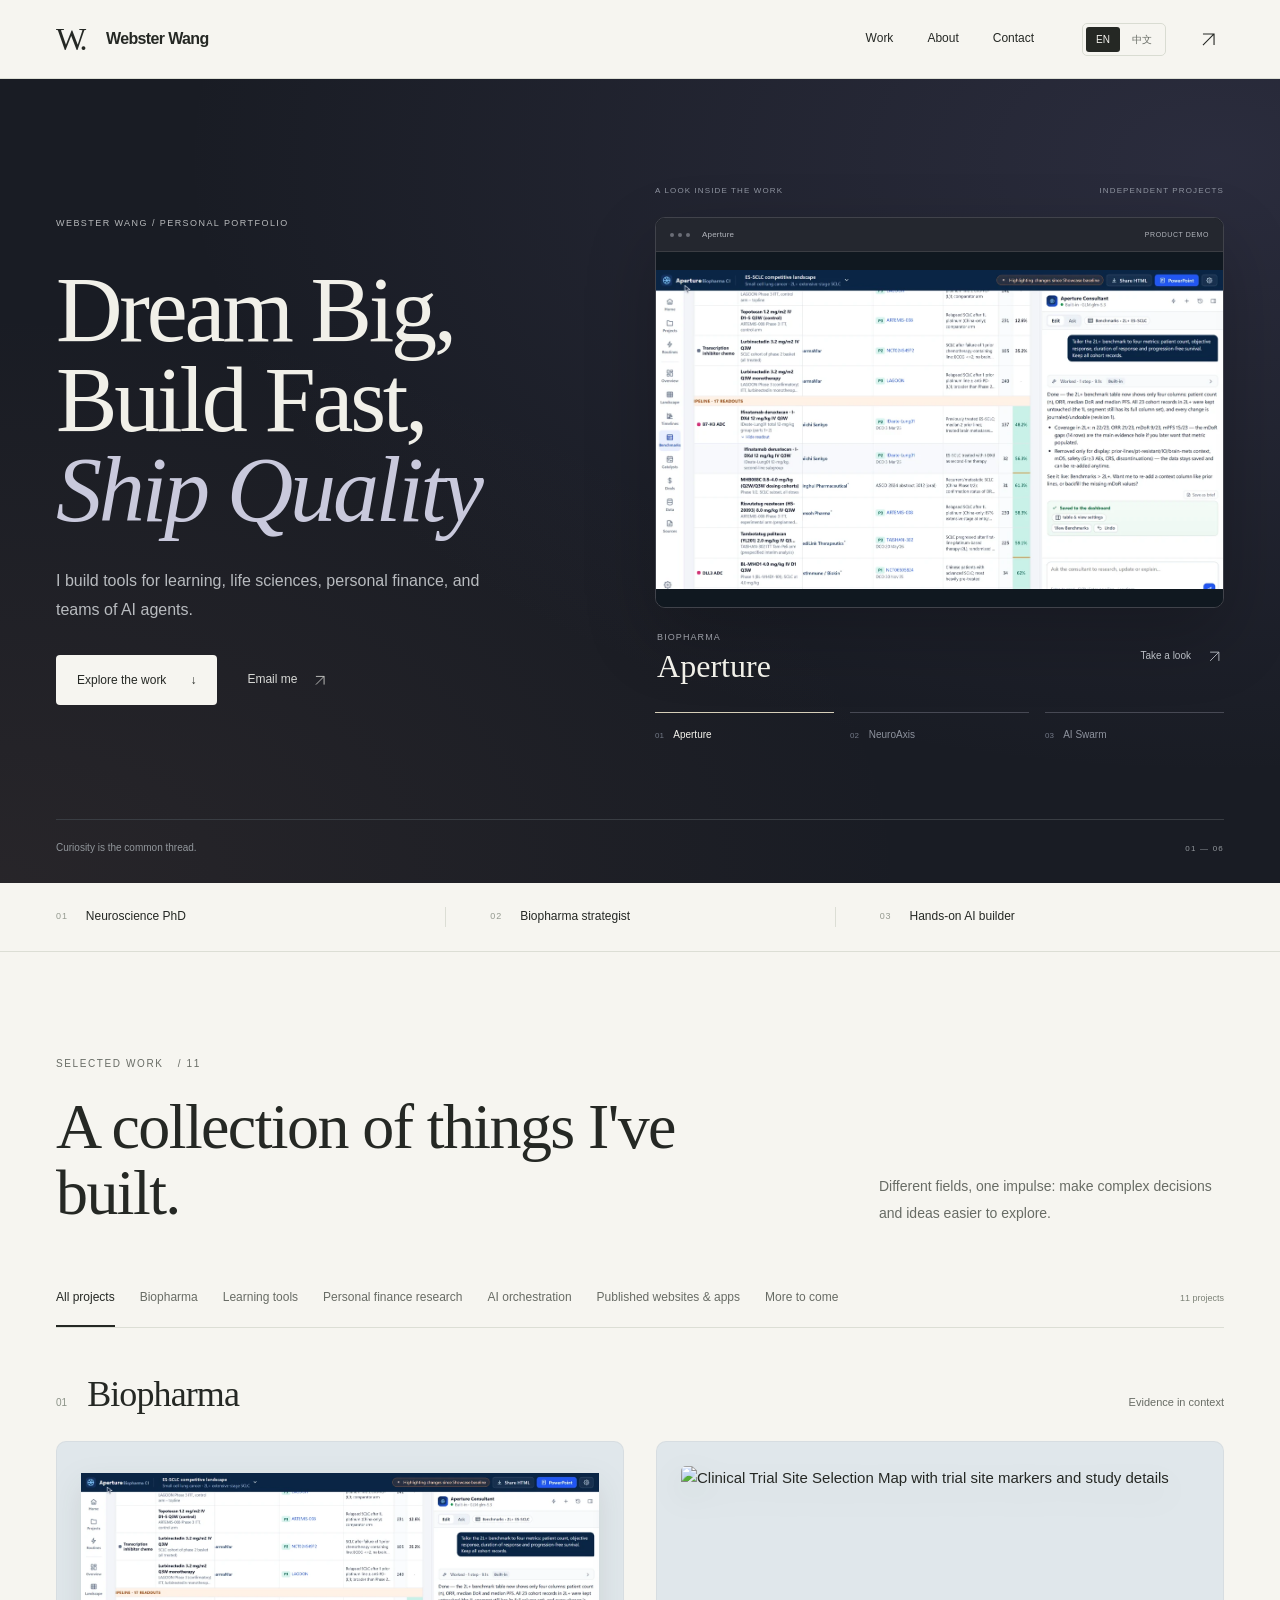
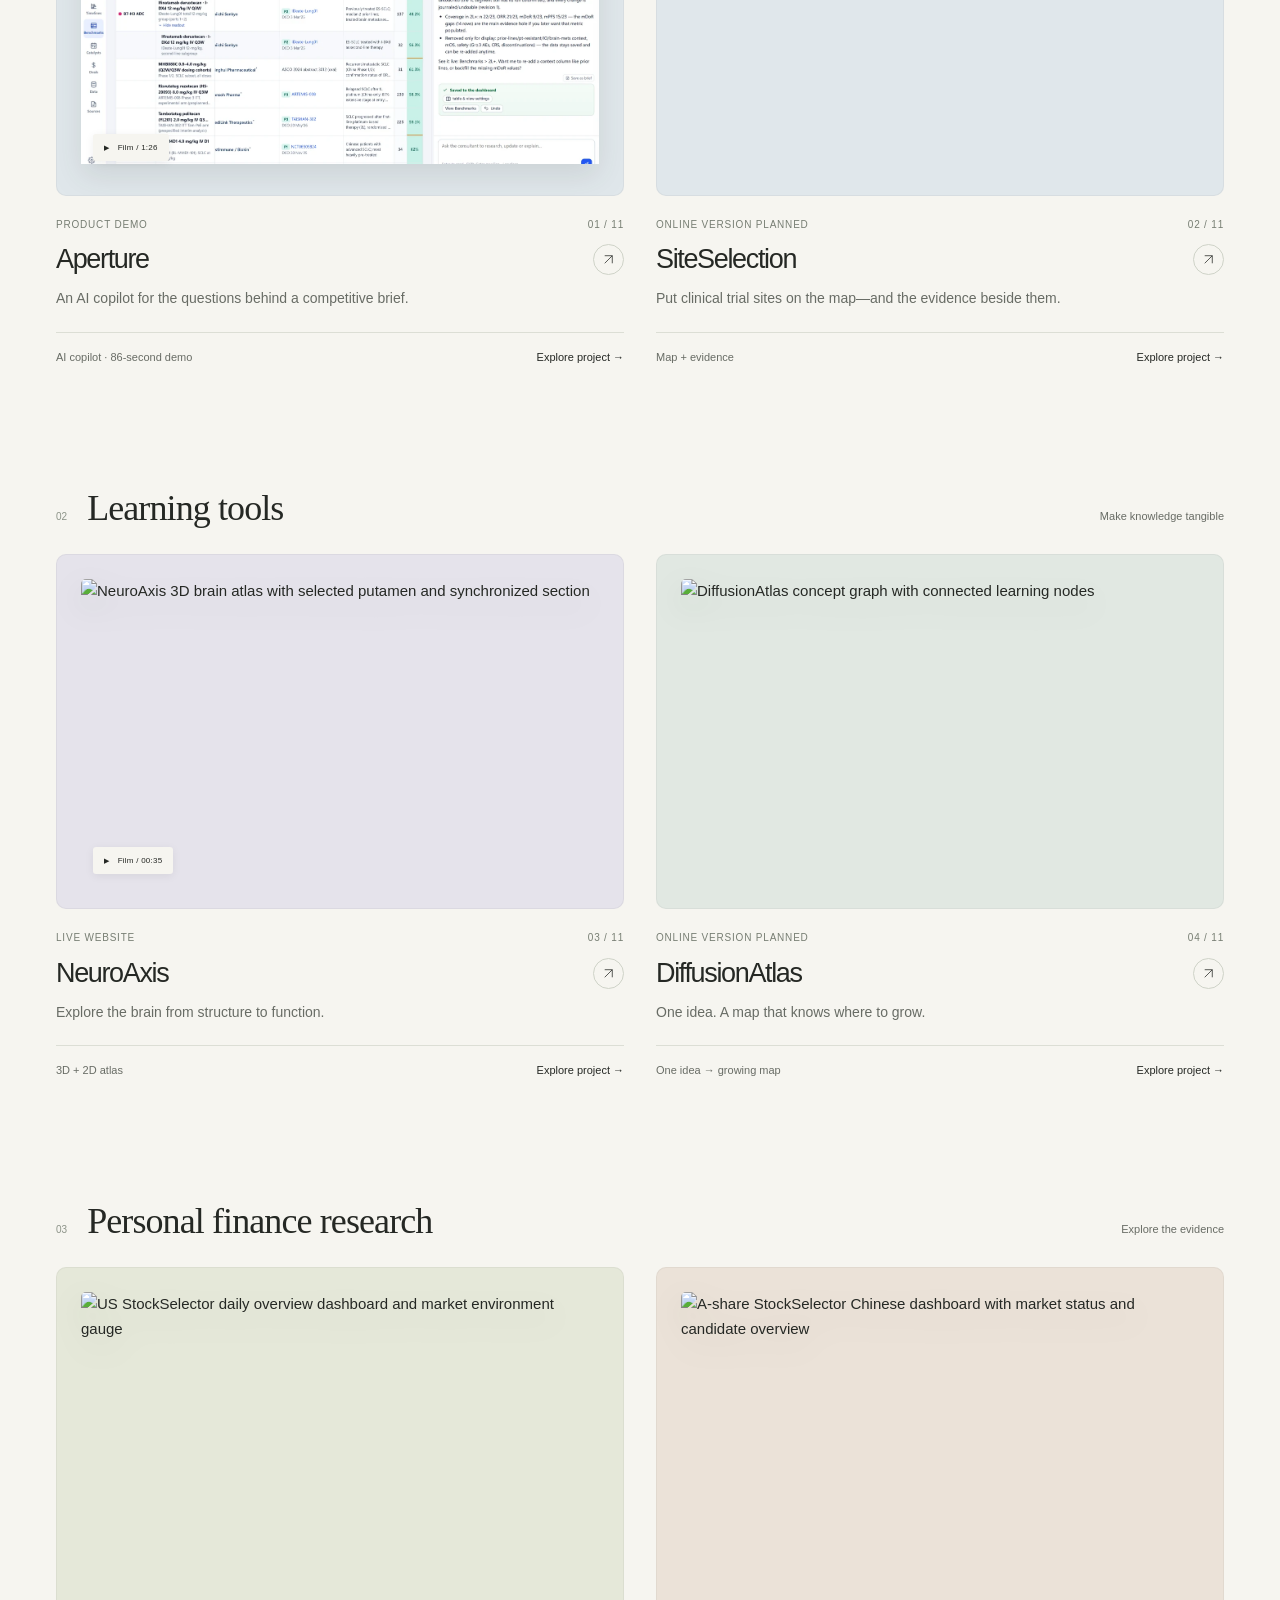
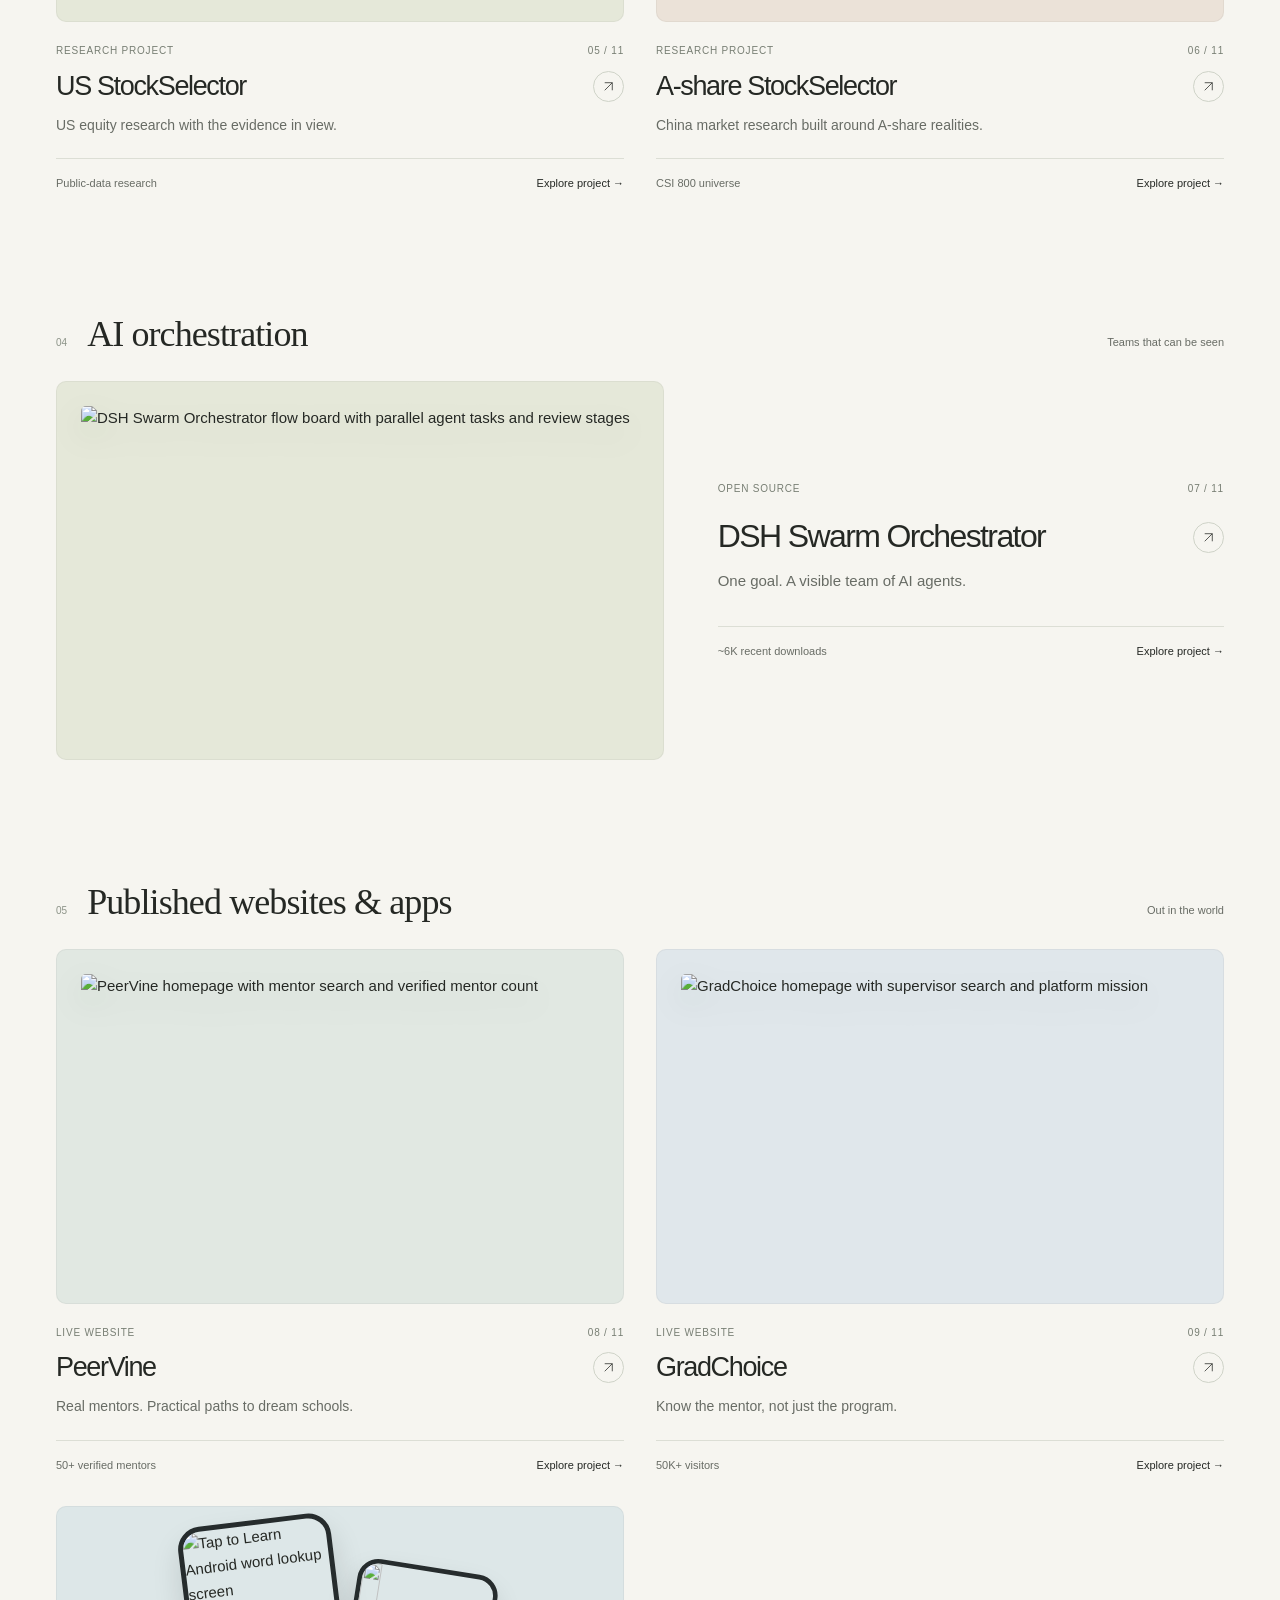
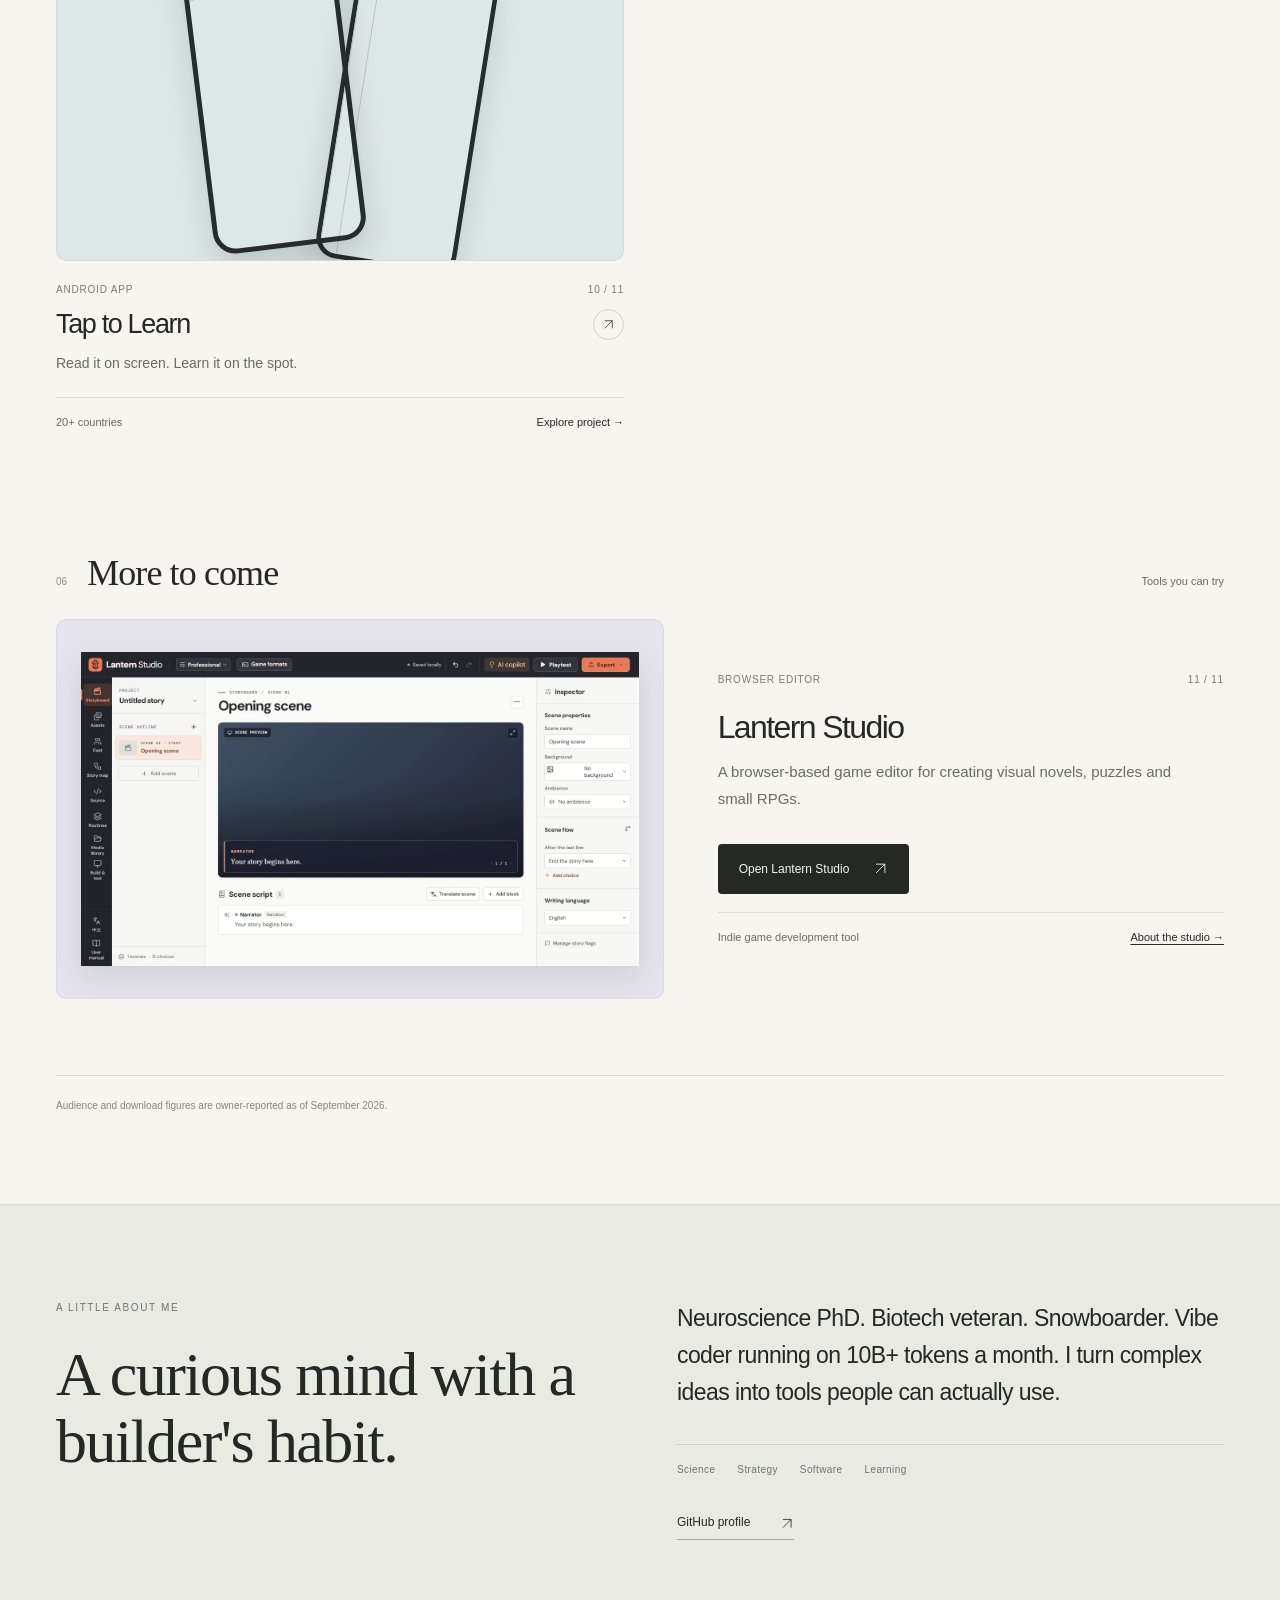
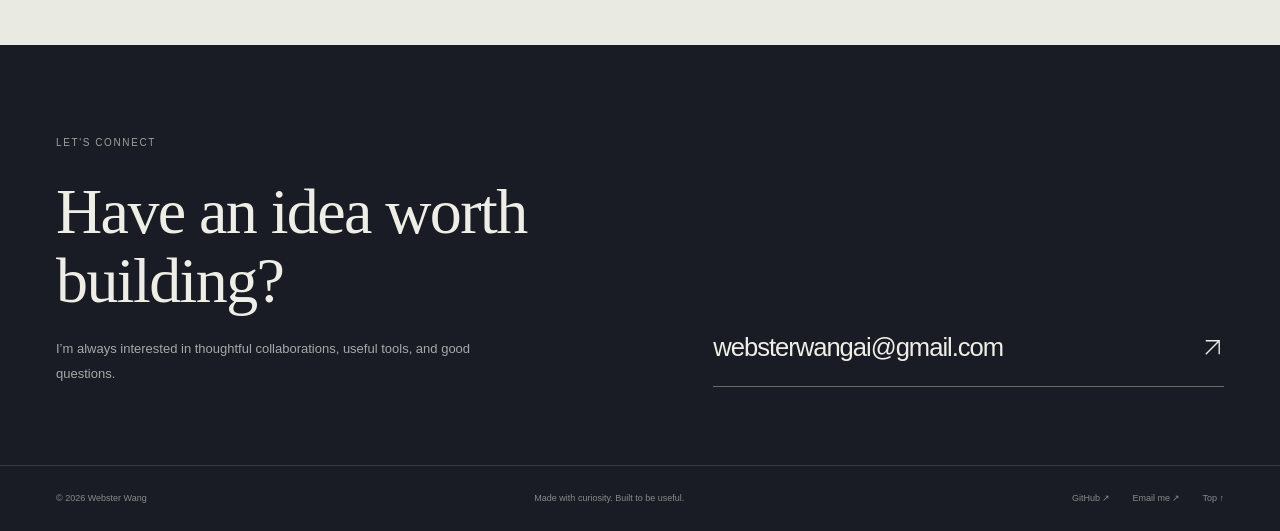
==== commit 01528626: "Show the Aperture AI copilot resolving a real benchmark question" ====
--- a/docs/index.html
+++ b/docs/index.html
@@ -1 +1 @@
-<!doctype html><html lang="en"><head><meta charset="utf-8"><meta name="viewport" content="width=device-width, initial-scale=1"><meta name="theme-color" content="#f6f5f0"><meta name="description" content="I build tools for learning, life sciences, personal finance, and teams of AI agents."><link rel="canonical" href="https://websterwang-ai.github.io/"><link rel="alternate" hreflang="zh-Hans" href="https://websterwang-ai.github.io/zh/"><link rel="icon" type="image/svg+xml" href="/assets/favicon.svg"><link rel="preload" href="/assets/fonts/instrument-serif.woff2" as="font" type="font/woff2" crossorigin><link rel="preload" href="/assets/fonts/inter-latin.woff2" as="font" type="font/woff2" crossorigin><link rel="stylesheet" href="/assets/site.css"><meta property="og:type" content="website"><meta property="og:title" content="Webster Wang — Dream Big, Build Fast, Ship Quality"><meta property="og:description" content="I build tools for learning, life sciences, personal finance, and teams of AI agents."><meta property="og:url" content="https://websterwang-ai.github.io/"><meta property="og:image" content="https://websterwang-ai.github.io/assets/showcase/social-card.jpg"><meta name="twitter:card" content="summary_large_image"><title>Webster Wang — Dream Big, Build Fast, Ship Quality</title><script src="/assets/site.js" defer></script></head><body><a class="skip-link" href="#main">Skip to content</a><header class="site-header" id="top"><div class="header-inner shell"><a class="brand" href="/" aria-label="Webster Wang"><span class="brand-mark" aria-hidden="true">W.</span><span>Webster Wang</span></a><nav class="desktop-nav" aria-label="Primary navigation"><a href="/#work">Work</a><a href="/#about">About</a><a href="/#contact">Contact</a></nav><div class="header-actions"><div class="lang-switch" aria-label="Language / 语言"><a href="/" lang="en" aria-current="page">EN</a><a href="/zh/" lang="zh-Hans" >中文</a></div><a class="header-mail" href="mailto:websterwangai@gmail.com" aria-label="Email me"><svg viewBox="0 0 24 24" fill="none" aria-hidden="true"><path d="M5 19 19 5M5 5h14v14"/></svg></a><button class="menu-toggle" type="button" aria-label="Open menu" aria-expanded="false" aria-controls="mobile-nav"><span></span><span></span></button></div></div><nav class="mobile-nav shell" id="mobile-nav" hidden aria-label="Primary navigation"><a href="/#work">Work</a><a href="/#about">About</a><a href="/#contact">Contact</a></nav></header><main id="main"><section class="hero"><div class="shell hero-grid"><div class="hero-copy"><p class="eyebrow">WEBSTER WANG / PERSONAL PORTFOLIO</p><h1>Dream Big,<br>Build Fast,<br><em>Ship Quality</em></h1><p class="hero-lead">I build tools for learning, life sciences, personal finance, and teams of AI agents.</p><div class="hero-actions"><a class="button button-light" href="#work">Explore the work<span aria-hidden="true">↓</span></a><a class="hero-contact" href="mailto:websterwangai@gmail.com">Email me <svg viewBox="0 0 24 24" fill="none" aria-hidden="true"><path d="M5 19 19 5M5 5h14v14"/></svg></a></div></div><div class="hero-showcase"><div class="showcase-topline"><span>A LOOK INSIDE THE WORK</span><span>INDEPENDENT PROJECTS</span></div><div class="showcase-frames"><div class="showcase-panel" id="hero-view-aperture" role="tabpanel" aria-labelledby="hero-tab-aperture"><div class="showcase-screen"><div class="screen-toolbar"><span class="window-dots" aria-hidden="true"><i></i><i></i><i></i></span><span>Aperture</span><span>PRODUCT DEMO</span></div><img src="/assets/showcase/aperture-timeline.webp" alt="Aperture competitive intelligence workspace with an elranatamab reference and discovery assets" width="1265" height="712" loading="eager" fetchpriority="high" decoding="async"></div><a class="showcase-caption" href="/projects/aperture/"><span><small>Biopharma</small><strong>Aperture</strong></span><span class="showcase-open">Take a look <svg viewBox="0 0 24 24" fill="none" aria-hidden="true"><path d="M5 19 19 5M5 5h14v14"/></svg></span></a></div><div class="showcase-panel" id="hero-view-neuroaxis" role="tabpanel" aria-labelledby="hero-tab-neuroaxis" hidden><div class="showcase-screen"><div class="screen-toolbar"><span class="window-dots" aria-hidden="true"><i></i><i></i><i></i></span><span>NeuroAxis</span><span>LIVE WEBSITE</span></div><img src="/assets/showcase/neuroaxis.webp" alt="NeuroAxis 3D brain atlas with selected putamen and synchronized section" width="1265" height="712" loading="lazy" decoding="async"></div><a class="showcase-caption" href="/projects/neuroaxis/"><span><small>Learning tools</small><strong>NeuroAxis</strong></span><span class="showcase-open">Take a look <svg viewBox="0 0 24 24" fill="none" aria-hidden="true"><path d="M5 19 19 5M5 5h14v14"/></svg></span></a></div><div class="showcase-panel" id="hero-view-dsh-ai-swarm" role="tabpanel" aria-labelledby="hero-tab-dsh-ai-swarm" hidden><div class="showcase-screen"><div class="screen-toolbar"><span class="window-dots" aria-hidden="true"><i></i><i></i><i></i></span><span>DSH Swarm Orchestrator</span><span>OPEN SOURCE</span></div><img src="/assets/showcase/dsh-ai-swarm.webp" alt="DSH Swarm Orchestrator flow board with parallel agent tasks and review stages" width="1265" height="712" loading="lazy" decoding="async"></div><a class="showcase-caption" href="/projects/dsh-ai-swarm/"><span><small>AI orchestration</small><strong>DSH Swarm Orchestrator</strong></span><span class="showcase-open">Take a look <svg viewBox="0 0 24 24" fill="none" aria-hidden="true"><path d="M5 19 19 5M5 5h14v14"/></svg></span></a></div></div><div class="showcase-switch" role="tablist" aria-label="Choose a project preview"><button type="button" role="tab" id="hero-tab-aperture" aria-controls="hero-view-aperture" aria-selected="true" tabindex="0"><span>01</span> Aperture</button><button type="button" role="tab" id="hero-tab-neuroaxis" aria-controls="hero-view-neuroaxis" aria-selected="false" tabindex="-1"><span>02</span> NeuroAxis</button><button type="button" role="tab" id="hero-tab-dsh-ai-swarm" aria-controls="hero-view-dsh-ai-swarm" aria-selected="false" tabindex="-1"><span>03</span> AI Swarm</button></div></div><div class="hero-foot"><p>Curiosity is the common thread.</p><span>01 — 06</span></div></div></section><div class="identity-strip"><div class="shell identity-inner"><span><small>01</small>Neuroscience PhD</span><span><small>02</small>Biopharma strategist</span><span><small>03</small>Hands-on AI builder</span></div></div><section class="work-section shell" id="work"><div class="work-heading"><div><p class="eyebrow">SELECTED WORK <span>/ 11</span></p><h2>A collection of things I&#39;ve built.</h2></div><p>Different fields, one impulse: make complex decisions and ideas easier to explore.</p></div><div class="work-navigation"><div class="filter-bar" role="group" aria-label="Work"><button class="filter-chip is-active" type="button" data-filter="all" aria-pressed="true">All projects</button><button class="filter-chip" type="button" data-filter="biopharma" aria-pressed="false">Biopharma</button><button class="filter-chip" type="button" data-filter="learning" aria-pressed="false">Learning tools</button><button class="filter-chip" type="button" data-filter="finance" aria-pressed="false">Personal finance research</button><button class="filter-chip" type="button" data-filter="ai" aria-pressed="false">AI orchestration</button><button class="filter-chip" type="button" data-filter="published" aria-pressed="false">Published websites &amp; apps</button><button class="filter-chip" type="button" data-filter="next" aria-pressed="false">More to come</button></div><p class="result-status" aria-live="polite" data-total="11">11 projects</p></div><section class="category-section" data-category="biopharma" id="biopharma"><div class="category-heading"><div><span class="category-number" aria-hidden="true">01</span><h3>Biopharma</h3></div><p>Evidence in context</p></div><div class="project-grid"><article class="project-card accent-blue" data-project-number="01"><a class="project-card-link" href="/projects/aperture/" aria-label="Explore project: Aperture"><div class="card-media media-screen accent-blue"><img src="/assets/showcase/aperture-timeline.webp" alt="Aperture competitive intelligence workspace with an elranatamab reference and discovery assets" loading="lazy" decoding="async" width="1400" height="790"><span class="video-badge"><span aria-hidden="true">▶</span> Film / 1:21</span></div><div class="card-body"><div class="card-meta"><span>PRODUCT DEMO</span><span>01 / 11</span></div><div class="card-title-row"><h4>Aperture</h4><span class="card-arrow"><svg viewBox="0 0 24 24" fill="none" aria-hidden="true"><path d="M5 19 19 5M5 5h14v14"/></svg></span></div><p class="card-line">Your AI consultant team, embedded in competitive intelligence.</p><div class="card-foot"><span>AI consultant team · 81-second tour</span><span>Explore project <span aria-hidden="true">→</span></span></div></div></a></article><article class="project-card accent-blue" data-project-number="02"><a class="project-card-link" href="/projects/siteselection/" aria-label="Explore project: SiteSelection"><div class="card-media media-screen accent-blue"><img src="/assets/showcase/siteselection-demo.webp" alt="Clinical Trial Site Selection Map with trial site markers and study details" loading="lazy" decoding="async" width="1400" height="790"></div><div class="card-body"><div class="card-meta"><span>ONLINE VERSION PLANNED</span><span>02 / 11</span></div><div class="card-title-row"><h4>SiteSelection</h4><span class="card-arrow"><svg viewBox="0 0 24 24" fill="none" aria-hidden="true"><path d="M5 19 19 5M5 5h14v14"/></svg></span></div><p class="card-line">Put clinical trial sites on the map—and the evidence beside them.</p><div class="card-foot"><span>Map + evidence</span><span>Explore project <span aria-hidden="true">→</span></span></div></div></a></article></div></section><section class="category-section" data-category="learning" id="learning"><div class="category-heading"><div><span class="category-number" aria-hidden="true">02</span><h3>Learning tools</h3></div><p>Make knowledge tangible</p></div><div class="project-grid"><article class="project-card accent-violet" data-project-number="03"><a class="project-card-link" href="/projects/neuroaxis/" aria-label="Explore project: NeuroAxis"><div class="card-media media-screen accent-violet"><img src="/assets/showcase/neuroaxis.webp" alt="NeuroAxis 3D brain atlas with selected putamen and synchronized section" loading="lazy" decoding="async" width="1400" height="790"><span class="video-badge"><span aria-hidden="true">▶</span> Film / 00:35</span></div><div class="card-body"><div class="card-meta"><span>LIVE WEBSITE</span><span>03 / 11</span></div><div class="card-title-row"><h4>NeuroAxis</h4><span class="card-arrow"><svg viewBox="0 0 24 24" fill="none" aria-hidden="true"><path d="M5 19 19 5M5 5h14v14"/></svg></span></div><p class="card-line">Explore the brain from structure to function.</p><div class="card-foot"><span>3D + 2D atlas</span><span>Explore project <span aria-hidden="true">→</span></span></div></div></a></article><article class="project-card accent-mint" data-project-number="04"><a class="project-card-link" href="/projects/diffusionatlas/" aria-label="Explore project: DiffusionAtlas"><div class="card-media media-screen accent-mint"><img src="/assets/showcase/diffusionatlas.webp" alt="DiffusionAtlas concept graph with connected learning nodes" loading="lazy" decoding="async" width="1400" height="790"></div><div class="card-body"><div class="card-meta"><span>ONLINE VERSION PLANNED</span><span>04 / 11</span></div><div class="card-title-row"><h4>DiffusionAtlas</h4><span class="card-arrow"><svg viewBox="0 0 24 24" fill="none" aria-hidden="true"><path d="M5 19 19 5M5 5h14v14"/></svg></span></div><p class="card-line">One idea. A map that knows where to grow.</p><div class="card-foot"><span>One idea → growing map</span><span>Explore project <span aria-hidden="true">→</span></span></div></div></a></article></div></section><section class="category-section" data-category="finance" id="finance"><div class="category-heading"><div><span class="category-number" aria-hidden="true">03</span><h3>Personal finance research</h3></div><p>Explore the evidence</p></div><div class="project-grid"><article class="project-card accent-lime" data-project-number="05"><a class="project-card-link" href="/projects/us-stockselector/" aria-label="Explore project: US StockSelector"><div class="card-media media-screen accent-lime"><img src="/assets/showcase/us-stockselector.webp" alt="US StockSelector daily overview dashboard and market environment gauge" loading="lazy" decoding="async" width="1400" height="790"></div><div class="card-body"><div class="card-meta"><span>RESEARCH PROJECT</span><span>05 / 11</span></div><div class="card-title-row"><h4>US StockSelector</h4><span class="card-arrow"><svg viewBox="0 0 24 24" fill="none" aria-hidden="true"><path d="M5 19 19 5M5 5h14v14"/></svg></span></div><p class="card-line">US equity research with the evidence in view.</p><div class="card-foot"><span>Public-data research</span><span>Explore project <span aria-hidden="true">→</span></span></div></div></a></article><article class="project-card accent-orange" data-project-number="06"><a class="project-card-link" href="/projects/a-share-stockselector/" aria-label="Explore project: A-share StockSelector"><div class="card-media media-screen accent-orange"><img src="/assets/showcase/ashare-stockselector.webp" alt="A-share StockSelector Chinese dashboard with market status and candidate overview" loading="lazy" decoding="async" width="1400" height="790"></div><div class="card-body"><div class="card-meta"><span>RESEARCH PROJECT</span><span>06 / 11</span></div><div class="card-title-row"><h4>A-share StockSelector</h4><span class="card-arrow"><svg viewBox="0 0 24 24" fill="none" aria-hidden="true"><path d="M5 19 19 5M5 5h14v14"/></svg></span></div><p class="card-line">China market research built around A-share realities.</p><div class="card-foot"><span>CSI 800 universe</span><span>Explore project <span aria-hidden="true">→</span></span></div></div></a></article></div></section><section class="category-section" data-category="ai" id="ai"><div class="category-heading"><div><span class="category-number" aria-hidden="true">04</span><h3>AI orchestration</h3></div><p>Teams that can be seen</p></div><div class="project-grid project-grid-single"><article class="project-card accent-lime" data-project-number="07"><a class="project-card-link" href="/projects/dsh-ai-swarm/" aria-label="Explore project: DSH Swarm Orchestrator"><div class="card-media media-screen accent-lime"><img src="/assets/showcase/dsh-ai-swarm.webp" alt="DSH Swarm Orchestrator flow board with parallel agent tasks and review stages" loading="lazy" decoding="async" width="1400" height="790"></div><div class="card-body"><div class="card-meta"><span>OPEN SOURCE</span><span>07 / 11</span></div><div class="card-title-row"><h4>DSH Swarm Orchestrator</h4><span class="card-arrow"><svg viewBox="0 0 24 24" fill="none" aria-hidden="true"><path d="M5 19 19 5M5 5h14v14"/></svg></span></div><p class="card-line">One goal. A visible team of AI agents.</p><div class="card-foot"><span>~6K recent downloads</span><span>Explore project <span aria-hidden="true">→</span></span></div></div></a></article></div></section><section class="category-section" data-category="published" id="published"><div class="category-heading"><div><span class="category-number" aria-hidden="true">05</span><h3>Published websites &amp; apps</h3></div><p>Out in the world</p></div><div class="project-grid"><article class="project-card accent-mint" data-project-number="08"><a class="project-card-link" href="/projects/peervine/" aria-label="Explore project: PeerVine"><div class="card-media media-screen accent-mint"><img src="/assets/showcase/peervine-en.webp" alt="PeerVine homepage with mentor search and verified mentor count" loading="lazy" decoding="async" width="1400" height="790"></div><div class="card-body"><div class="card-meta"><span>LIVE WEBSITE</span><span>08 / 11</span></div><div class="card-title-row"><h4>PeerVine</h4><span class="card-arrow"><svg viewBox="0 0 24 24" fill="none" aria-hidden="true"><path d="M5 19 19 5M5 5h14v14"/></svg></span></div><p class="card-line">Real mentors. Practical paths to dream schools.</p><div class="card-foot"><span>50+ verified mentors</span><span>Explore project <span aria-hidden="true">→</span></span></div></div></a></article><article class="project-card accent-blue" data-project-number="09"><a class="project-card-link" href="/projects/gradchoice/" aria-label="Explore project: GradChoice"><div class="card-media media-screen accent-blue"><img src="/assets/showcase/gradchoice-en.webp" alt="GradChoice homepage with supervisor search and platform mission" loading="lazy" decoding="async" width="1400" height="790"></div><div class="card-body"><div class="card-meta"><span>LIVE WEBSITE</span><span>09 / 11</span></div><div class="card-title-row"><h4>GradChoice</h4><span class="card-arrow"><svg viewBox="0 0 24 24" fill="none" aria-hidden="true"><path d="M5 19 19 5M5 5h14v14"/></svg></span></div><p class="card-line">Know the mentor, not just the program.</p><div class="card-foot"><span>50K+ visitors</span><span>Explore project <span aria-hidden="true">→</span></span></div></div></a></article><article class="project-card accent-cyan" data-project-number="10"><a class="project-card-link" href="/projects/tap-to-learn/" aria-label="Explore project: Tap to Learn"><div class="card-media media-phone accent-cyan"><div class="phone-stage"><img class="phone-back" src="/assets/showcase/tap-example.webp" alt="" loading="lazy" decoding="async" width="720" height="1600"><img class="phone-front" src="/assets/showcase/tap-lookup.webp" alt="Tap to Learn Android word lookup screen" loading="lazy" decoding="async" width="720" height="1600"></div></div><div class="card-body"><div class="card-meta"><span>ANDROID APP</span><span>10 / 11</span></div><div class="card-title-row"><h4>Tap to Learn</h4><span class="card-arrow"><svg viewBox="0 0 24 24" fill="none" aria-hidden="true"><path d="M5 19 19 5M5 5h14v14"/></svg></span></div><p class="card-line">Read it on screen. Learn it on the spot.</p><div class="card-foot"><span>20+ countries</span><span>Explore project <span aria-hidden="true">→</span></span></div></div></a></article></div></section><section class="category-section" data-category="next" id="next"><div class="category-heading"><div><span class="category-number" aria-hidden="true">06</span><h3>More to come</h3></div><p>Tools you can try</p></div><div class="project-grid project-grid-single"><article class="project-card accent-violet" data-project-number="11"><div class="project-card-link"><a href="/lantern-studio/?lang=en" aria-label="Enter the game editor"><div class="card-media media-screen accent-violet"><img src="/assets/showcase/lantern-editor-en.webp" alt="Lantern Studio’s English storyboard editor for an untitled project, showing the scene outline, dialogue and editing tools" loading="lazy" decoding="async" width="1400" height="790"></div></a><div class="card-body"><div class="card-meta"><span>BROWSER EDITOR</span><span>11 / 11</span></div><div class="card-title-row"><h4><a href="/lantern-studio/?lang=en">Lantern Studio</a></h4></div><p class="card-line">A browser-based game editor for creating visual novels, puzzles and small RPGs.</p><div class="card-launch"><a class="button button-primary" href="/lantern-studio/?lang=en" >Open Lantern Studio<svg viewBox="0 0 24 24" fill="none" aria-hidden="true"><path d="M5 19 19 5M5 5h14v14"/></svg></a></div><div class="card-foot"><span>Indie game development tool</span><a class="card-case-link" href="/projects/indie-games/" aria-label="About the studio: Lantern Studio">About the studio <span aria-hidden="true">→</span></a></div></div></div></article></div></section><p class="figures-note">Audience and download figures are owner-reported as of September 2026.</p></section><section class="about-section" id="about"><div class="shell about-grid"><div><p class="eyebrow">A LITTLE ABOUT ME</p><h2>A curious mind with a builder&#39;s habit.</h2></div><div class="about-copy"><p>Neuroscience PhD. Biotech veteran. Snowboarder. Vibe coder running on 10B+ tokens a month. I turn complex ideas into tools people can actually use.</p><div class="about-fields"><span>Science</span><span>Strategy</span><span>Software</span><span>Learning</span></div><a class="text-link" href="https://github.com/linkbag" target="_blank" rel="noopener noreferrer">GitHub profile <svg viewBox="0 0 24 24" fill="none" aria-hidden="true"><path d="M5 19 19 5M5 5h14v14"/></svg></a></div></div></section></main><section class="contact-section" id="contact"><div class="shell contact-grid"><div><p class="eyebrow">LET&#39;S CONNECT</p><h2>Have an idea worth building?</h2><p>I’m always interested in thoughtful collaborations, useful tools, and good questions.</p></div><a class="contact-email" href="mailto:websterwangai@gmail.com">websterwangai@gmail.com <svg viewBox="0 0 24 24" fill="none" aria-hidden="true"><path d="M5 19 19 5M5 5h14v14"/></svg></a></div></section><footer class="site-footer"><div class="shell footer-inner"><span>© 2026 Webster Wang</span><span>Made with curiosity. Built to be useful.</span><div><a href="https://github.com/linkbag" target="_blank" rel="noopener noreferrer">GitHub ↗</a><a href="mailto:websterwangai@gmail.com">Email me ↗</a><a href="#top">Top ↑</a></div></div></footer><dialog class="image-viewer" id="image-viewer" aria-label="Project screenshot"><button type="button" class="viewer-close" aria-label="Close image">×</button><img alt=""><p class="viewer-caption"></p></dialog></body></html>+<!doctype html><html lang="en"><head><meta charset="utf-8"><meta name="viewport" content="width=device-width, initial-scale=1"><meta name="theme-color" content="#f6f5f0"><meta name="description" content="I build tools for learning, life sciences, personal finance, and teams of AI agents."><link rel="canonical" href="https://websterwang-ai.github.io/"><link rel="alternate" hreflang="zh-Hans" href="https://websterwang-ai.github.io/zh/"><link rel="icon" type="image/svg+xml" href="/assets/favicon.svg"><link rel="preload" href="/assets/fonts/instrument-serif.woff2" as="font" type="font/woff2" crossorigin><link rel="preload" href="/assets/fonts/inter-latin.woff2" as="font" type="font/woff2" crossorigin><link rel="stylesheet" href="/assets/site.css"><meta property="og:type" content="website"><meta property="og:title" content="Webster Wang — Dream Big, Build Fast, Ship Quality"><meta property="og:description" content="I build tools for learning, life sciences, personal finance, and teams of AI agents."><meta property="og:url" content="https://websterwang-ai.github.io/"><meta property="og:image" content="https://websterwang-ai.github.io/assets/showcase/social-card.jpg"><meta name="twitter:card" content="summary_large_image"><title>Webster Wang — Dream Big, Build Fast, Ship Quality</title><script src="/assets/site.js" defer></script></head><body><a class="skip-link" href="#main">Skip to content</a><header class="site-header" id="top"><div class="header-inner shell"><a class="brand" href="/" aria-label="Webster Wang"><span class="brand-mark" aria-hidden="true">W.</span><span>Webster Wang</span></a><nav class="desktop-nav" aria-label="Primary navigation"><a href="/#work">Work</a><a href="/#about">About</a><a href="/#contact">Contact</a></nav><div class="header-actions"><div class="lang-switch" aria-label="Language / 语言"><a href="/" lang="en" aria-current="page">EN</a><a href="/zh/" lang="zh-Hans" >中文</a></div><a class="header-mail" href="mailto:websterwangai@gmail.com" aria-label="Email me"><svg viewBox="0 0 24 24" fill="none" aria-hidden="true"><path d="M5 19 19 5M5 5h14v14"/></svg></a><button class="menu-toggle" type="button" aria-label="Open menu" aria-expanded="false" aria-controls="mobile-nav"><span></span><span></span></button></div></div><nav class="mobile-nav shell" id="mobile-nav" hidden aria-label="Primary navigation"><a href="/#work">Work</a><a href="/#about">About</a><a href="/#contact">Contact</a></nav></header><main id="main"><section class="hero"><div class="shell hero-grid"><div class="hero-copy"><p class="eyebrow">WEBSTER WANG / PERSONAL PORTFOLIO</p><h1>Dream Big,<br>Build Fast,<br><em>Ship Quality</em></h1><p class="hero-lead">I build tools for learning, life sciences, personal finance, and teams of AI agents.</p><div class="hero-actions"><a class="button button-light" href="#work">Explore the work<span aria-hidden="true">↓</span></a><a class="hero-contact" href="mailto:websterwangai@gmail.com">Email me <svg viewBox="0 0 24 24" fill="none" aria-hidden="true"><path d="M5 19 19 5M5 5h14v14"/></svg></a></div></div><div class="hero-showcase"><div class="showcase-topline"><span>A LOOK INSIDE THE WORK</span><span>INDEPENDENT PROJECTS</span></div><div class="showcase-frames"><div class="showcase-panel" id="hero-view-aperture" role="tabpanel" aria-labelledby="hero-tab-aperture"><div class="showcase-screen"><div class="screen-toolbar"><span class="window-dots" aria-hidden="true"><i></i><i></i><i></i></span><span>Aperture</span><span>PRODUCT DEMO</span></div><img src="/assets/showcase/aperture-copilot-edit.webp" alt="Aperture’s clinical benchmarks beside the AI copilot’s receipt for a four-measure comparison" width="1265" height="712" loading="eager" fetchpriority="high" decoding="async"></div><a class="showcase-caption" href="/projects/aperture/"><span><small>Biopharma</small><strong>Aperture</strong></span><span class="showcase-open">Take a look <svg viewBox="0 0 24 24" fill="none" aria-hidden="true"><path d="M5 19 19 5M5 5h14v14"/></svg></span></a></div><div class="showcase-panel" id="hero-view-neuroaxis" role="tabpanel" aria-labelledby="hero-tab-neuroaxis" hidden><div class="showcase-screen"><div class="screen-toolbar"><span class="window-dots" aria-hidden="true"><i></i><i></i><i></i></span><span>NeuroAxis</span><span>LIVE WEBSITE</span></div><img src="/assets/showcase/neuroaxis.webp" alt="NeuroAxis 3D brain atlas with selected putamen and synchronized section" width="1265" height="712" loading="lazy" decoding="async"></div><a class="showcase-caption" href="/projects/neuroaxis/"><span><small>Learning tools</small><strong>NeuroAxis</strong></span><span class="showcase-open">Take a look <svg viewBox="0 0 24 24" fill="none" aria-hidden="true"><path d="M5 19 19 5M5 5h14v14"/></svg></span></a></div><div class="showcase-panel" id="hero-view-dsh-ai-swarm" role="tabpanel" aria-labelledby="hero-tab-dsh-ai-swarm" hidden><div class="showcase-screen"><div class="screen-toolbar"><span class="window-dots" aria-hidden="true"><i></i><i></i><i></i></span><span>DSH Swarm Orchestrator</span><span>OPEN SOURCE</span></div><img src="/assets/showcase/dsh-ai-swarm.webp" alt="DSH Swarm Orchestrator flow board with parallel agent tasks and review stages" width="1265" height="712" loading="lazy" decoding="async"></div><a class="showcase-caption" href="/projects/dsh-ai-swarm/"><span><small>AI orchestration</small><strong>DSH Swarm Orchestrator</strong></span><span class="showcase-open">Take a look <svg viewBox="0 0 24 24" fill="none" aria-hidden="true"><path d="M5 19 19 5M5 5h14v14"/></svg></span></a></div></div><div class="showcase-switch" role="tablist" aria-label="Choose a project preview"><button type="button" role="tab" id="hero-tab-aperture" aria-controls="hero-view-aperture" aria-selected="true" tabindex="0"><span>01</span> Aperture</button><button type="button" role="tab" id="hero-tab-neuroaxis" aria-controls="hero-view-neuroaxis" aria-selected="false" tabindex="-1"><span>02</span> NeuroAxis</button><button type="button" role="tab" id="hero-tab-dsh-ai-swarm" aria-controls="hero-view-dsh-ai-swarm" aria-selected="false" tabindex="-1"><span>03</span> AI Swarm</button></div></div><div class="hero-foot"><p>Curiosity is the common thread.</p><span>01 — 06</span></div></div></section><div class="identity-strip"><div class="shell identity-inner"><span><small>01</small>Neuroscience PhD</span><span><small>02</small>Biopharma strategist</span><span><small>03</small>Hands-on AI builder</span></div></div><section class="work-section shell" id="work"><div class="work-heading"><div><p class="eyebrow">SELECTED WORK <span>/ 11</span></p><h2>A collection of things I&#39;ve built.</h2></div><p>Different fields, one impulse: make complex decisions and ideas easier to explore.</p></div><div class="work-navigation"><div class="filter-bar" role="group" aria-label="Work"><button class="filter-chip is-active" type="button" data-filter="all" aria-pressed="true">All projects</button><button class="filter-chip" type="button" data-filter="biopharma" aria-pressed="false">Biopharma</button><button class="filter-chip" type="button" data-filter="learning" aria-pressed="false">Learning tools</button><button class="filter-chip" type="button" data-filter="finance" aria-pressed="false">Personal finance research</button><button class="filter-chip" type="button" data-filter="ai" aria-pressed="false">AI orchestration</button><button class="filter-chip" type="button" data-filter="published" aria-pressed="false">Published websites &amp; apps</button><button class="filter-chip" type="button" data-filter="next" aria-pressed="false">More to come</button></div><p class="result-status" aria-live="polite" data-total="11">11 projects</p></div><section class="category-section" data-category="biopharma" id="biopharma"><div class="category-heading"><div><span class="category-number" aria-hidden="true">01</span><h3>Biopharma</h3></div><p>Evidence in context</p></div><div class="project-grid"><article class="project-card accent-blue" data-project-number="01"><a class="project-card-link" href="/projects/aperture/" aria-label="Explore project: Aperture"><div class="card-media media-screen accent-blue"><img src="/assets/showcase/aperture-copilot-edit.webp" alt="Aperture’s clinical benchmarks beside the AI copilot’s receipt for a four-measure comparison" loading="lazy" decoding="async" width="1400" height="790"><span class="video-badge"><span aria-hidden="true">▶</span> Film / 1:26</span></div><div class="card-body"><div class="card-meta"><span>PRODUCT DEMO</span><span>01 / 11</span></div><div class="card-title-row"><h4>Aperture</h4><span class="card-arrow"><svg viewBox="0 0 24 24" fill="none" aria-hidden="true"><path d="M5 19 19 5M5 5h14v14"/></svg></span></div><p class="card-line">An AI copilot for the questions behind a competitive brief.</p><div class="card-foot"><span>AI copilot · 86-second demo</span><span>Explore project <span aria-hidden="true">→</span></span></div></div></a></article><article class="project-card accent-blue" data-project-number="02"><a class="project-card-link" href="/projects/siteselection/" aria-label="Explore project: SiteSelection"><div class="card-media media-screen accent-blue"><img src="/assets/showcase/siteselection-demo.webp" alt="Clinical Trial Site Selection Map with trial site markers and study details" loading="lazy" decoding="async" width="1400" height="790"></div><div class="card-body"><div class="card-meta"><span>ONLINE VERSION PLANNED</span><span>02 / 11</span></div><div class="card-title-row"><h4>SiteSelection</h4><span class="card-arrow"><svg viewBox="0 0 24 24" fill="none" aria-hidden="true"><path d="M5 19 19 5M5 5h14v14"/></svg></span></div><p class="card-line">Put clinical trial sites on the map—and the evidence beside them.</p><div class="card-foot"><span>Map + evidence</span><span>Explore project <span aria-hidden="true">→</span></span></div></div></a></article></div></section><section class="category-section" data-category="learning" id="learning"><div class="category-heading"><div><span class="category-number" aria-hidden="true">02</span><h3>Learning tools</h3></div><p>Make knowledge tangible</p></div><div class="project-grid"><article class="project-card accent-violet" data-project-number="03"><a class="project-card-link" href="/projects/neuroaxis/" aria-label="Explore project: NeuroAxis"><div class="card-media media-screen accent-violet"><img src="/assets/showcase/neuroaxis.webp" alt="NeuroAxis 3D brain atlas with selected putamen and synchronized section" loading="lazy" decoding="async" width="1400" height="790"><span class="video-badge"><span aria-hidden="true">▶</span> Film / 00:35</span></div><div class="card-body"><div class="card-meta"><span>LIVE WEBSITE</span><span>03 / 11</span></div><div class="card-title-row"><h4>NeuroAxis</h4><span class="card-arrow"><svg viewBox="0 0 24 24" fill="none" aria-hidden="true"><path d="M5 19 19 5M5 5h14v14"/></svg></span></div><p class="card-line">Explore the brain from structure to function.</p><div class="card-foot"><span>3D + 2D atlas</span><span>Explore project <span aria-hidden="true">→</span></span></div></div></a></article><article class="project-card accent-mint" data-project-number="04"><a class="project-card-link" href="/projects/diffusionatlas/" aria-label="Explore project: DiffusionAtlas"><div class="card-media media-screen accent-mint"><img src="/assets/showcase/diffusionatlas.webp" alt="DiffusionAtlas concept graph with connected learning nodes" loading="lazy" decoding="async" width="1400" height="790"></div><div class="card-body"><div class="card-meta"><span>ONLINE VERSION PLANNED</span><span>04 / 11</span></div><div class="card-title-row"><h4>DiffusionAtlas</h4><span class="card-arrow"><svg viewBox="0 0 24 24" fill="none" aria-hidden="true"><path d="M5 19 19 5M5 5h14v14"/></svg></span></div><p class="card-line">One idea. A map that knows where to grow.</p><div class="card-foot"><span>One idea → growing map</span><span>Explore project <span aria-hidden="true">→</span></span></div></div></a></article></div></section><section class="category-section" data-category="finance" id="finance"><div class="category-heading"><div><span class="category-number" aria-hidden="true">03</span><h3>Personal finance research</h3></div><p>Explore the evidence</p></div><div class="project-grid"><article class="project-card accent-lime" data-project-number="05"><a class="project-card-link" href="/projects/us-stockselector/" aria-label="Explore project: US StockSelector"><div class="card-media media-screen accent-lime"><img src="/assets/showcase/us-stockselector.webp" alt="US StockSelector daily overview dashboard and market environment gauge" loading="lazy" decoding="async" width="1400" height="790"></div><div class="card-body"><div class="card-meta"><span>RESEARCH PROJECT</span><span>05 / 11</span></div><div class="card-title-row"><h4>US StockSelector</h4><span class="card-arrow"><svg viewBox="0 0 24 24" fill="none" aria-hidden="true"><path d="M5 19 19 5M5 5h14v14"/></svg></span></div><p class="card-line">US equity research with the evidence in view.</p><div class="card-foot"><span>Public-data research</span><span>Explore project <span aria-hidden="true">→</span></span></div></div></a></article><article class="project-card accent-orange" data-project-number="06"><a class="project-card-link" href="/projects/a-share-stockselector/" aria-label="Explore project: A-share StockSelector"><div class="card-media media-screen accent-orange"><img src="/assets/showcase/ashare-stockselector.webp" alt="A-share StockSelector Chinese dashboard with market status and candidate overview" loading="lazy" decoding="async" width="1400" height="790"></div><div class="card-body"><div class="card-meta"><span>RESEARCH PROJECT</span><span>06 / 11</span></div><div class="card-title-row"><h4>A-share StockSelector</h4><span class="card-arrow"><svg viewBox="0 0 24 24" fill="none" aria-hidden="true"><path d="M5 19 19 5M5 5h14v14"/></svg></span></div><p class="card-line">China market research built around A-share realities.</p><div class="card-foot"><span>CSI 800 universe</span><span>Explore project <span aria-hidden="true">→</span></span></div></div></a></article></div></section><section class="category-section" data-category="ai" id="ai"><div class="category-heading"><div><span class="category-number" aria-hidden="true">04</span><h3>AI orchestration</h3></div><p>Teams that can be seen</p></div><div class="project-grid project-grid-single"><article class="project-card accent-lime" data-project-number="07"><a class="project-card-link" href="/projects/dsh-ai-swarm/" aria-label="Explore project: DSH Swarm Orchestrator"><div class="card-media media-screen accent-lime"><img src="/assets/showcase/dsh-ai-swarm.webp" alt="DSH Swarm Orchestrator flow board with parallel agent tasks and review stages" loading="lazy" decoding="async" width="1400" height="790"></div><div class="card-body"><div class="card-meta"><span>OPEN SOURCE</span><span>07 / 11</span></div><div class="card-title-row"><h4>DSH Swarm Orchestrator</h4><span class="card-arrow"><svg viewBox="0 0 24 24" fill="none" aria-hidden="true"><path d="M5 19 19 5M5 5h14v14"/></svg></span></div><p class="card-line">One goal. A visible team of AI agents.</p><div class="card-foot"><span>~6K recent downloads</span><span>Explore project <span aria-hidden="true">→</span></span></div></div></a></article></div></section><section class="category-section" data-category="published" id="published"><div class="category-heading"><div><span class="category-number" aria-hidden="true">05</span><h3>Published websites &amp; apps</h3></div><p>Out in the world</p></div><div class="project-grid"><article class="project-card accent-mint" data-project-number="08"><a class="project-card-link" href="/projects/peervine/" aria-label="Explore project: PeerVine"><div class="card-media media-screen accent-mint"><img src="/assets/showcase/peervine-en.webp" alt="PeerVine homepage with mentor search and verified mentor count" loading="lazy" decoding="async" width="1400" height="790"></div><div class="card-body"><div class="card-meta"><span>LIVE WEBSITE</span><span>08 / 11</span></div><div class="card-title-row"><h4>PeerVine</h4><span class="card-arrow"><svg viewBox="0 0 24 24" fill="none" aria-hidden="true"><path d="M5 19 19 5M5 5h14v14"/></svg></span></div><p class="card-line">Real mentors. Practical paths to dream schools.</p><div class="card-foot"><span>50+ verified mentors</span><span>Explore project <span aria-hidden="true">→</span></span></div></div></a></article><article class="project-card accent-blue" data-project-number="09"><a class="project-card-link" href="/projects/gradchoice/" aria-label="Explore project: GradChoice"><div class="card-media media-screen accent-blue"><img src="/assets/showcase/gradchoice-en.webp" alt="GradChoice homepage with supervisor search and platform mission" loading="lazy" decoding="async" width="1400" height="790"></div><div class="card-body"><div class="card-meta"><span>LIVE WEBSITE</span><span>09 / 11</span></div><div class="card-title-row"><h4>GradChoice</h4><span class="card-arrow"><svg viewBox="0 0 24 24" fill="none" aria-hidden="true"><path d="M5 19 19 5M5 5h14v14"/></svg></span></div><p class="card-line">Know the mentor, not just the program.</p><div class="card-foot"><span>50K+ visitors</span><span>Explore project <span aria-hidden="true">→</span></span></div></div></a></article><article class="project-card accent-cyan" data-project-number="10"><a class="project-card-link" href="/projects/tap-to-learn/" aria-label="Explore project: Tap to Learn"><div class="card-media media-phone accent-cyan"><div class="phone-stage"><img class="phone-back" src="/assets/showcase/tap-example.webp" alt="" loading="lazy" decoding="async" width="720" height="1600"><img class="phone-front" src="/assets/showcase/tap-lookup.webp" alt="Tap to Learn Android word lookup screen" loading="lazy" decoding="async" width="720" height="1600"></div></div><div class="card-body"><div class="card-meta"><span>ANDROID APP</span><span>10 / 11</span></div><div class="card-title-row"><h4>Tap to Learn</h4><span class="card-arrow"><svg viewBox="0 0 24 24" fill="none" aria-hidden="true"><path d="M5 19 19 5M5 5h14v14"/></svg></span></div><p class="card-line">Read it on screen. Learn it on the spot.</p><div class="card-foot"><span>20+ countries</span><span>Explore project <span aria-hidden="true">→</span></span></div></div></a></article></div></section><section class="category-section" data-category="next" id="next"><div class="category-heading"><div><span class="category-number" aria-hidden="true">06</span><h3>More to come</h3></div><p>Tools you can try</p></div><div class="project-grid project-grid-single"><article class="project-card accent-violet" data-project-number="11"><div class="project-card-link"><a href="/lantern-studio/?lang=en" aria-label="Enter the game editor"><div class="card-media media-screen accent-violet"><img src="/assets/showcase/lantern-editor-en.webp" alt="Lantern Studio’s English storyboard editor for an untitled project, showing the scene outline, dialogue and editing tools" loading="lazy" decoding="async" width="1400" height="790"></div></a><div class="card-body"><div class="card-meta"><span>BROWSER EDITOR</span><span>11 / 11</span></div><div class="card-title-row"><h4><a href="/lantern-studio/?lang=en">Lantern Studio</a></h4></div><p class="card-line">A browser-based game editor for creating visual novels, puzzles and small RPGs.</p><div class="card-launch"><a class="button button-primary" href="/lantern-studio/?lang=en" >Open Lantern Studio<svg viewBox="0 0 24 24" fill="none" aria-hidden="true"><path d="M5 19 19 5M5 5h14v14"/></svg></a></div><div class="card-foot"><span>Indie game development tool</span><a class="card-case-link" href="/projects/indie-games/" aria-label="About the studio: Lantern Studio">About the studio <span aria-hidden="true">→</span></a></div></div></div></article></div></section><p class="figures-note">Audience and download figures are owner-reported as of September 2026.</p></section><section class="about-section" id="about"><div class="shell about-grid"><div><p class="eyebrow">A LITTLE ABOUT ME</p><h2>A curious mind with a builder&#39;s habit.</h2></div><div class="about-copy"><p>Neuroscience PhD. Biotech veteran. Snowboarder. Vibe coder running on 10B+ tokens a month. I turn complex ideas into tools people can actually use.</p><div class="about-fields"><span>Science</span><span>Strategy</span><span>Software</span><span>Learning</span></div><a class="text-link" href="https://github.com/linkbag" target="_blank" rel="noopener noreferrer">GitHub profile <svg viewBox="0 0 24 24" fill="none" aria-hidden="true"><path d="M5 19 19 5M5 5h14v14"/></svg></a></div></div></section></main><section class="contact-section" id="contact"><div class="shell contact-grid"><div><p class="eyebrow">LET&#39;S CONNECT</p><h2>Have an idea worth building?</h2><p>I’m always interested in thoughtful collaborations, useful tools, and good questions.</p></div><a class="contact-email" href="mailto:websterwangai@gmail.com">websterwangai@gmail.com <svg viewBox="0 0 24 24" fill="none" aria-hidden="true"><path d="M5 19 19 5M5 5h14v14"/></svg></a></div></section><footer class="site-footer"><div class="shell footer-inner"><span>© 2026 Webster Wang</span><span>Made with curiosity. Built to be useful.</span><div><a href="https://github.com/linkbag" target="_blank" rel="noopener noreferrer">GitHub ↗</a><a href="mailto:websterwangai@gmail.com">Email me ↗</a><a href="#top">Top ↑</a></div></div></footer><dialog class="image-viewer" id="image-viewer" aria-label="Project screenshot"><button type="button" class="viewer-close" aria-label="Close image">×</button><img alt=""><p class="viewer-caption"></p></dialog></body></html>
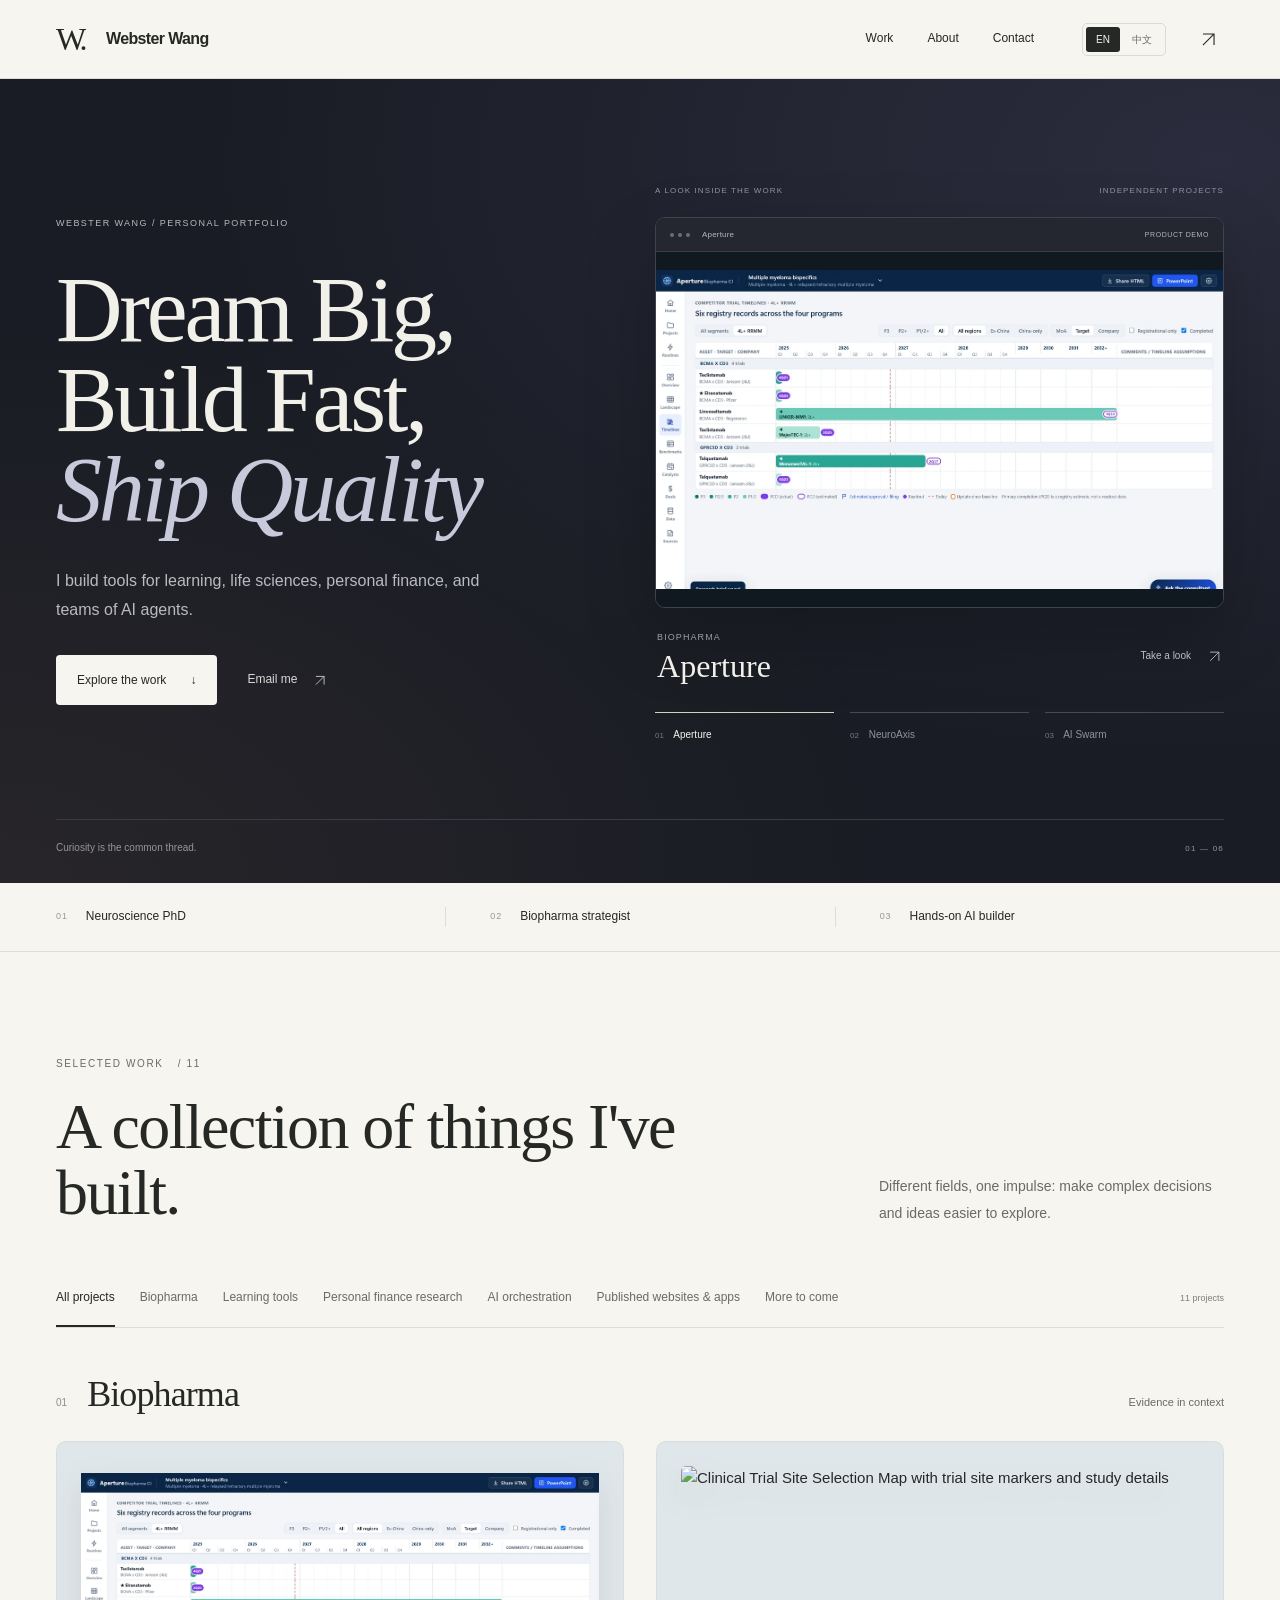
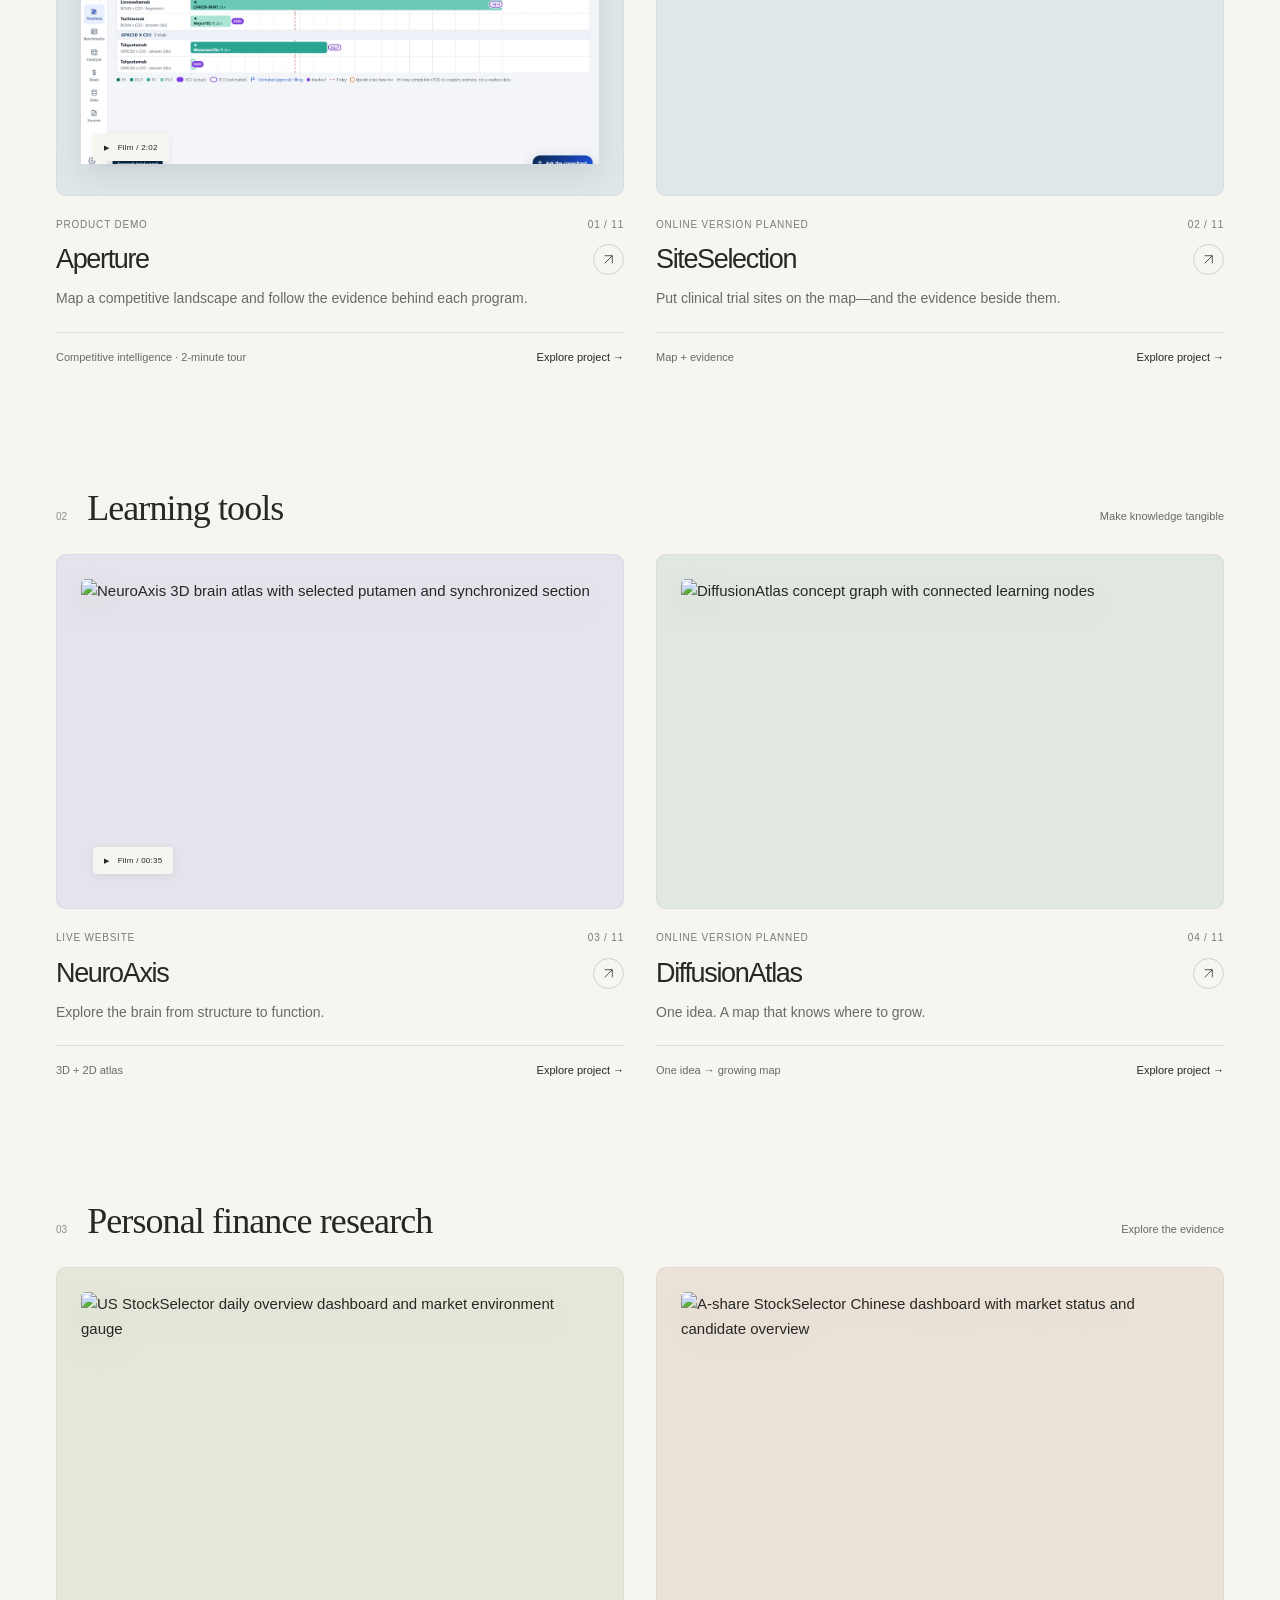
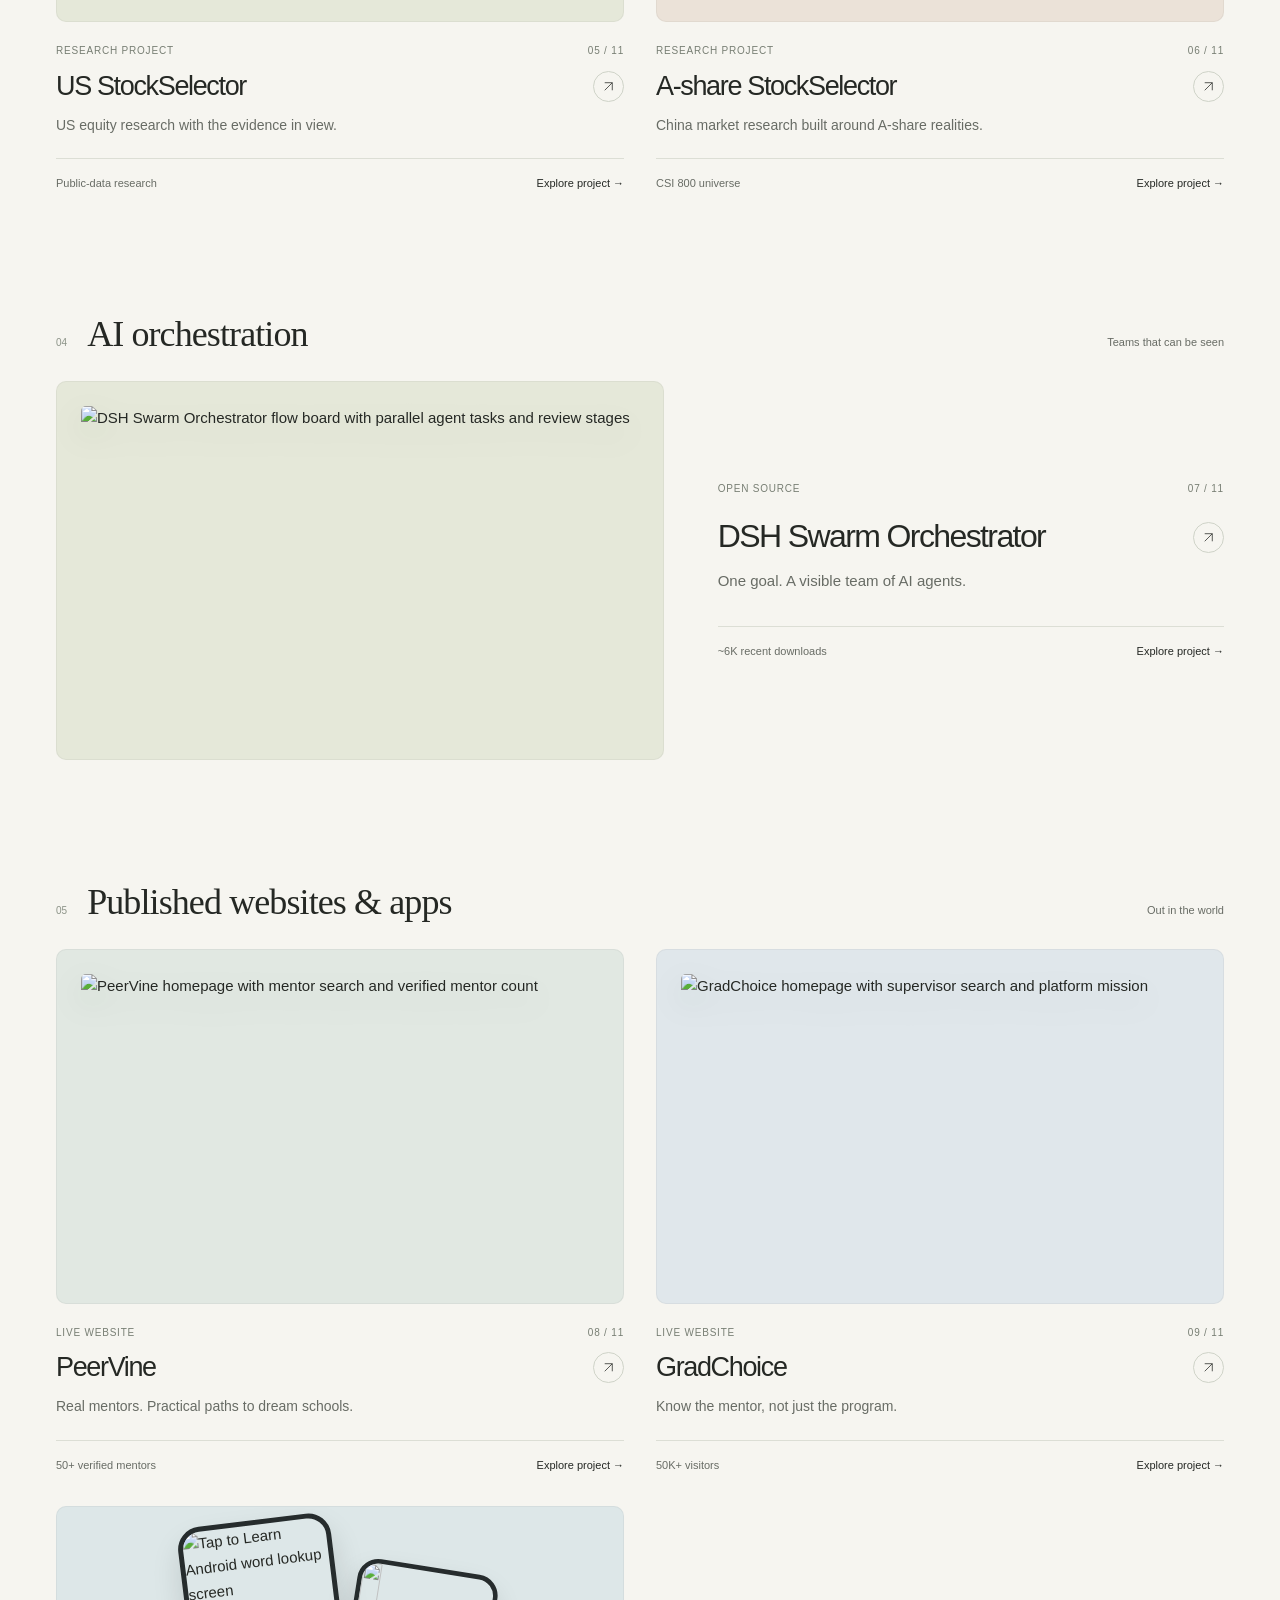
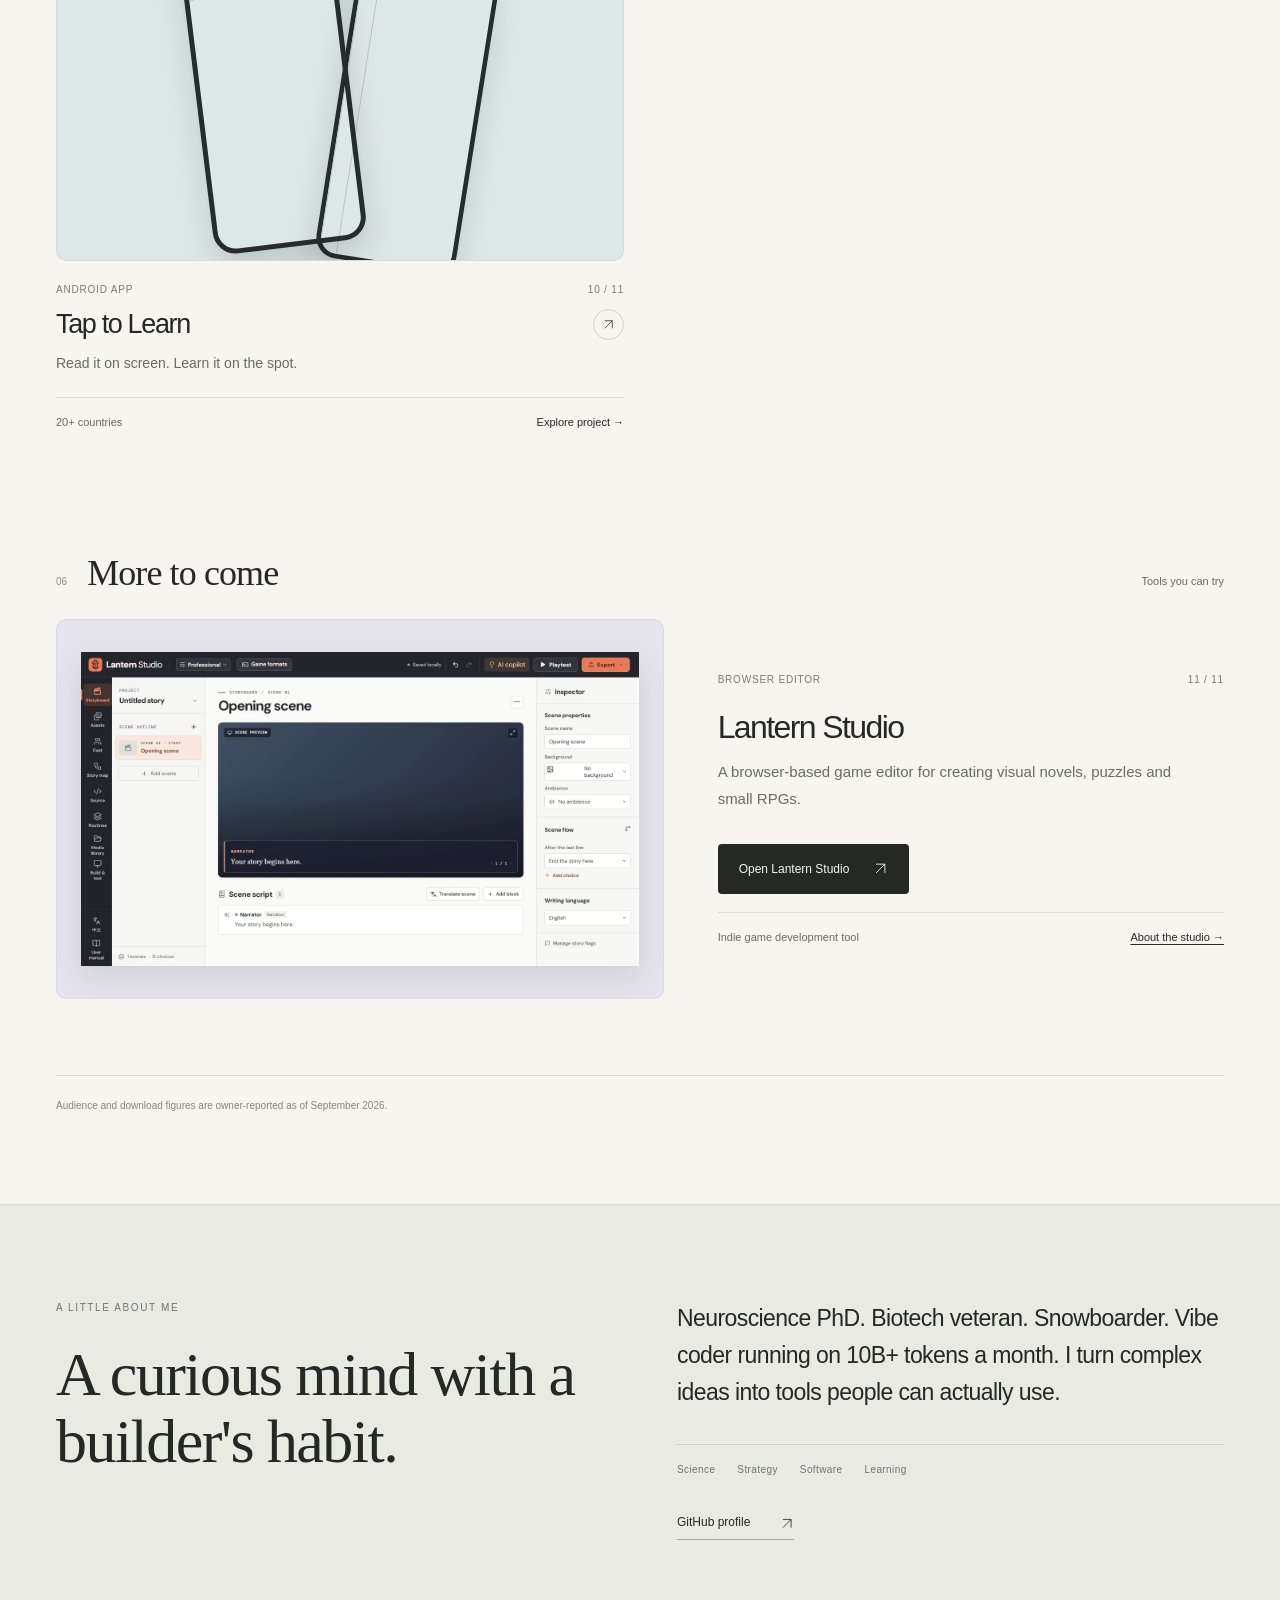
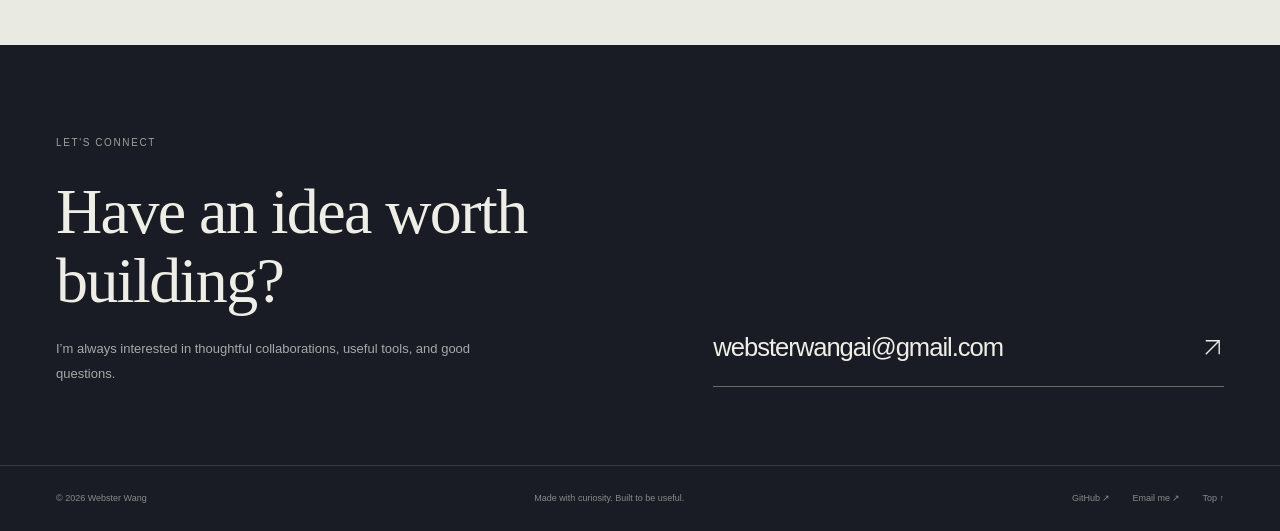
==== commit 7e39c18a: "Restore the Aperture product tour with a guided copilot workflow" ====
--- a/docs/index.html
+++ b/docs/index.html
@@ -1 +1 @@
-<!doctype html><html lang="en"><head><meta charset="utf-8"><meta name="viewport" content="width=device-width, initial-scale=1"><meta name="theme-color" content="#f6f5f0"><meta name="description" content="I build tools for learning, life sciences, personal finance, and teams of AI agents."><link rel="canonical" href="https://websterwang-ai.github.io/"><link rel="alternate" hreflang="zh-Hans" href="https://websterwang-ai.github.io/zh/"><link rel="icon" type="image/svg+xml" href="/assets/favicon.svg"><link rel="preload" href="/assets/fonts/instrument-serif.woff2" as="font" type="font/woff2" crossorigin><link rel="preload" href="/assets/fonts/inter-latin.woff2" as="font" type="font/woff2" crossorigin><link rel="stylesheet" href="/assets/site.css"><meta property="og:type" content="website"><meta property="og:title" content="Webster Wang — Dream Big, Build Fast, Ship Quality"><meta property="og:description" content="I build tools for learning, life sciences, personal finance, and teams of AI agents."><meta property="og:url" content="https://websterwang-ai.github.io/"><meta property="og:image" content="https://websterwang-ai.github.io/assets/showcase/social-card.jpg"><meta name="twitter:card" content="summary_large_image"><title>Webster Wang — Dream Big, Build Fast, Ship Quality</title><script src="/assets/site.js" defer></script></head><body><a class="skip-link" href="#main">Skip to content</a><header class="site-header" id="top"><div class="header-inner shell"><a class="brand" href="/" aria-label="Webster Wang"><span class="brand-mark" aria-hidden="true">W.</span><span>Webster Wang</span></a><nav class="desktop-nav" aria-label="Primary navigation"><a href="/#work">Work</a><a href="/#about">About</a><a href="/#contact">Contact</a></nav><div class="header-actions"><div class="lang-switch" aria-label="Language / 语言"><a href="/" lang="en" aria-current="page">EN</a><a href="/zh/" lang="zh-Hans" >中文</a></div><a class="header-mail" href="mailto:websterwangai@gmail.com" aria-label="Email me"><svg viewBox="0 0 24 24" fill="none" aria-hidden="true"><path d="M5 19 19 5M5 5h14v14"/></svg></a><button class="menu-toggle" type="button" aria-label="Open menu" aria-expanded="false" aria-controls="mobile-nav"><span></span><span></span></button></div></div><nav class="mobile-nav shell" id="mobile-nav" hidden aria-label="Primary navigation"><a href="/#work">Work</a><a href="/#about">About</a><a href="/#contact">Contact</a></nav></header><main id="main"><section class="hero"><div class="shell hero-grid"><div class="hero-copy"><p class="eyebrow">WEBSTER WANG / PERSONAL PORTFOLIO</p><h1>Dream Big,<br>Build Fast,<br><em>Ship Quality</em></h1><p class="hero-lead">I build tools for learning, life sciences, personal finance, and teams of AI agents.</p><div class="hero-actions"><a class="button button-light" href="#work">Explore the work<span aria-hidden="true">↓</span></a><a class="hero-contact" href="mailto:websterwangai@gmail.com">Email me <svg viewBox="0 0 24 24" fill="none" aria-hidden="true"><path d="M5 19 19 5M5 5h14v14"/></svg></a></div></div><div class="hero-showcase"><div class="showcase-topline"><span>A LOOK INSIDE THE WORK</span><span>INDEPENDENT PROJECTS</span></div><div class="showcase-frames"><div class="showcase-panel" id="hero-view-aperture" role="tabpanel" aria-labelledby="hero-tab-aperture"><div class="showcase-screen"><div class="screen-toolbar"><span class="window-dots" aria-hidden="true"><i></i><i></i><i></i></span><span>Aperture</span><span>PRODUCT DEMO</span></div><img src="/assets/showcase/aperture-copilot-edit.webp" alt="Aperture’s clinical benchmarks beside the AI copilot’s receipt for a four-measure comparison" width="1265" height="712" loading="eager" fetchpriority="high" decoding="async"></div><a class="showcase-caption" href="/projects/aperture/"><span><small>Biopharma</small><strong>Aperture</strong></span><span class="showcase-open">Take a look <svg viewBox="0 0 24 24" fill="none" aria-hidden="true"><path d="M5 19 19 5M5 5h14v14"/></svg></span></a></div><div class="showcase-panel" id="hero-view-neuroaxis" role="tabpanel" aria-labelledby="hero-tab-neuroaxis" hidden><div class="showcase-screen"><div class="screen-toolbar"><span class="window-dots" aria-hidden="true"><i></i><i></i><i></i></span><span>NeuroAxis</span><span>LIVE WEBSITE</span></div><img src="/assets/showcase/neuroaxis.webp" alt="NeuroAxis 3D brain atlas with selected putamen and synchronized section" width="1265" height="712" loading="lazy" decoding="async"></div><a class="showcase-caption" href="/projects/neuroaxis/"><span><small>Learning tools</small><strong>NeuroAxis</strong></span><span class="showcase-open">Take a look <svg viewBox="0 0 24 24" fill="none" aria-hidden="true"><path d="M5 19 19 5M5 5h14v14"/></svg></span></a></div><div class="showcase-panel" id="hero-view-dsh-ai-swarm" role="tabpanel" aria-labelledby="hero-tab-dsh-ai-swarm" hidden><div class="showcase-screen"><div class="screen-toolbar"><span class="window-dots" aria-hidden="true"><i></i><i></i><i></i></span><span>DSH Swarm Orchestrator</span><span>OPEN SOURCE</span></div><img src="/assets/showcase/dsh-ai-swarm.webp" alt="DSH Swarm Orchestrator flow board with parallel agent tasks and review stages" width="1265" height="712" loading="lazy" decoding="async"></div><a class="showcase-caption" href="/projects/dsh-ai-swarm/"><span><small>AI orchestration</small><strong>DSH Swarm Orchestrator</strong></span><span class="showcase-open">Take a look <svg viewBox="0 0 24 24" fill="none" aria-hidden="true"><path d="M5 19 19 5M5 5h14v14"/></svg></span></a></div></div><div class="showcase-switch" role="tablist" aria-label="Choose a project preview"><button type="button" role="tab" id="hero-tab-aperture" aria-controls="hero-view-aperture" aria-selected="true" tabindex="0"><span>01</span> Aperture</button><button type="button" role="tab" id="hero-tab-neuroaxis" aria-controls="hero-view-neuroaxis" aria-selected="false" tabindex="-1"><span>02</span> NeuroAxis</button><button type="button" role="tab" id="hero-tab-dsh-ai-swarm" aria-controls="hero-view-dsh-ai-swarm" aria-selected="false" tabindex="-1"><span>03</span> AI Swarm</button></div></div><div class="hero-foot"><p>Curiosity is the common thread.</p><span>01 — 06</span></div></div></section><div class="identity-strip"><div class="shell identity-inner"><span><small>01</small>Neuroscience PhD</span><span><small>02</small>Biopharma strategist</span><span><small>03</small>Hands-on AI builder</span></div></div><section class="work-section shell" id="work"><div class="work-heading"><div><p class="eyebrow">SELECTED WORK <span>/ 11</span></p><h2>A collection of things I&#39;ve built.</h2></div><p>Different fields, one impulse: make complex decisions and ideas easier to explore.</p></div><div class="work-navigation"><div class="filter-bar" role="group" aria-label="Work"><button class="filter-chip is-active" type="button" data-filter="all" aria-pressed="true">All projects</button><button class="filter-chip" type="button" data-filter="biopharma" aria-pressed="false">Biopharma</button><button class="filter-chip" type="button" data-filter="learning" aria-pressed="false">Learning tools</button><button class="filter-chip" type="button" data-filter="finance" aria-pressed="false">Personal finance research</button><button class="filter-chip" type="button" data-filter="ai" aria-pressed="false">AI orchestration</button><button class="filter-chip" type="button" data-filter="published" aria-pressed="false">Published websites &amp; apps</button><button class="filter-chip" type="button" data-filter="next" aria-pressed="false">More to come</button></div><p class="result-status" aria-live="polite" data-total="11">11 projects</p></div><section class="category-section" data-category="biopharma" id="biopharma"><div class="category-heading"><div><span class="category-number" aria-hidden="true">01</span><h3>Biopharma</h3></div><p>Evidence in context</p></div><div class="project-grid"><article class="project-card accent-blue" data-project-number="01"><a class="project-card-link" href="/projects/aperture/" aria-label="Explore project: Aperture"><div class="card-media media-screen accent-blue"><img src="/assets/showcase/aperture-copilot-edit.webp" alt="Aperture’s clinical benchmarks beside the AI copilot’s receipt for a four-measure comparison" loading="lazy" decoding="async" width="1400" height="790"><span class="video-badge"><span aria-hidden="true">▶</span> Film / 1:26</span></div><div class="card-body"><div class="card-meta"><span>PRODUCT DEMO</span><span>01 / 11</span></div><div class="card-title-row"><h4>Aperture</h4><span class="card-arrow"><svg viewBox="0 0 24 24" fill="none" aria-hidden="true"><path d="M5 19 19 5M5 5h14v14"/></svg></span></div><p class="card-line">An AI copilot for the questions behind a competitive brief.</p><div class="card-foot"><span>AI copilot · 86-second demo</span><span>Explore project <span aria-hidden="true">→</span></span></div></div></a></article><article class="project-card accent-blue" data-project-number="02"><a class="project-card-link" href="/projects/siteselection/" aria-label="Explore project: SiteSelection"><div class="card-media media-screen accent-blue"><img src="/assets/showcase/siteselection-demo.webp" alt="Clinical Trial Site Selection Map with trial site markers and study details" loading="lazy" decoding="async" width="1400" height="790"></div><div class="card-body"><div class="card-meta"><span>ONLINE VERSION PLANNED</span><span>02 / 11</span></div><div class="card-title-row"><h4>SiteSelection</h4><span class="card-arrow"><svg viewBox="0 0 24 24" fill="none" aria-hidden="true"><path d="M5 19 19 5M5 5h14v14"/></svg></span></div><p class="card-line">Put clinical trial sites on the map—and the evidence beside them.</p><div class="card-foot"><span>Map + evidence</span><span>Explore project <span aria-hidden="true">→</span></span></div></div></a></article></div></section><section class="category-section" data-category="learning" id="learning"><div class="category-heading"><div><span class="category-number" aria-hidden="true">02</span><h3>Learning tools</h3></div><p>Make knowledge tangible</p></div><div class="project-grid"><article class="project-card accent-violet" data-project-number="03"><a class="project-card-link" href="/projects/neuroaxis/" aria-label="Explore project: NeuroAxis"><div class="card-media media-screen accent-violet"><img src="/assets/showcase/neuroaxis.webp" alt="NeuroAxis 3D brain atlas with selected putamen and synchronized section" loading="lazy" decoding="async" width="1400" height="790"><span class="video-badge"><span aria-hidden="true">▶</span> Film / 00:35</span></div><div class="card-body"><div class="card-meta"><span>LIVE WEBSITE</span><span>03 / 11</span></div><div class="card-title-row"><h4>NeuroAxis</h4><span class="card-arrow"><svg viewBox="0 0 24 24" fill="none" aria-hidden="true"><path d="M5 19 19 5M5 5h14v14"/></svg></span></div><p class="card-line">Explore the brain from structure to function.</p><div class="card-foot"><span>3D + 2D atlas</span><span>Explore project <span aria-hidden="true">→</span></span></div></div></a></article><article class="project-card accent-mint" data-project-number="04"><a class="project-card-link" href="/projects/diffusionatlas/" aria-label="Explore project: DiffusionAtlas"><div class="card-media media-screen accent-mint"><img src="/assets/showcase/diffusionatlas.webp" alt="DiffusionAtlas concept graph with connected learning nodes" loading="lazy" decoding="async" width="1400" height="790"></div><div class="card-body"><div class="card-meta"><span>ONLINE VERSION PLANNED</span><span>04 / 11</span></div><div class="card-title-row"><h4>DiffusionAtlas</h4><span class="card-arrow"><svg viewBox="0 0 24 24" fill="none" aria-hidden="true"><path d="M5 19 19 5M5 5h14v14"/></svg></span></div><p class="card-line">One idea. A map that knows where to grow.</p><div class="card-foot"><span>One idea → growing map</span><span>Explore project <span aria-hidden="true">→</span></span></div></div></a></article></div></section><section class="category-section" data-category="finance" id="finance"><div class="category-heading"><div><span class="category-number" aria-hidden="true">03</span><h3>Personal finance research</h3></div><p>Explore the evidence</p></div><div class="project-grid"><article class="project-card accent-lime" data-project-number="05"><a class="project-card-link" href="/projects/us-stockselector/" aria-label="Explore project: US StockSelector"><div class="card-media media-screen accent-lime"><img src="/assets/showcase/us-stockselector.webp" alt="US StockSelector daily overview dashboard and market environment gauge" loading="lazy" decoding="async" width="1400" height="790"></div><div class="card-body"><div class="card-meta"><span>RESEARCH PROJECT</span><span>05 / 11</span></div><div class="card-title-row"><h4>US StockSelector</h4><span class="card-arrow"><svg viewBox="0 0 24 24" fill="none" aria-hidden="true"><path d="M5 19 19 5M5 5h14v14"/></svg></span></div><p class="card-line">US equity research with the evidence in view.</p><div class="card-foot"><span>Public-data research</span><span>Explore project <span aria-hidden="true">→</span></span></div></div></a></article><article class="project-card accent-orange" data-project-number="06"><a class="project-card-link" href="/projects/a-share-stockselector/" aria-label="Explore project: A-share StockSelector"><div class="card-media media-screen accent-orange"><img src="/assets/showcase/ashare-stockselector.webp" alt="A-share StockSelector Chinese dashboard with market status and candidate overview" loading="lazy" decoding="async" width="1400" height="790"></div><div class="card-body"><div class="card-meta"><span>RESEARCH PROJECT</span><span>06 / 11</span></div><div class="card-title-row"><h4>A-share StockSelector</h4><span class="card-arrow"><svg viewBox="0 0 24 24" fill="none" aria-hidden="true"><path d="M5 19 19 5M5 5h14v14"/></svg></span></div><p class="card-line">China market research built around A-share realities.</p><div class="card-foot"><span>CSI 800 universe</span><span>Explore project <span aria-hidden="true">→</span></span></div></div></a></article></div></section><section class="category-section" data-category="ai" id="ai"><div class="category-heading"><div><span class="category-number" aria-hidden="true">04</span><h3>AI orchestration</h3></div><p>Teams that can be seen</p></div><div class="project-grid project-grid-single"><article class="project-card accent-lime" data-project-number="07"><a class="project-card-link" href="/projects/dsh-ai-swarm/" aria-label="Explore project: DSH Swarm Orchestrator"><div class="card-media media-screen accent-lime"><img src="/assets/showcase/dsh-ai-swarm.webp" alt="DSH Swarm Orchestrator flow board with parallel agent tasks and review stages" loading="lazy" decoding="async" width="1400" height="790"></div><div class="card-body"><div class="card-meta"><span>OPEN SOURCE</span><span>07 / 11</span></div><div class="card-title-row"><h4>DSH Swarm Orchestrator</h4><span class="card-arrow"><svg viewBox="0 0 24 24" fill="none" aria-hidden="true"><path d="M5 19 19 5M5 5h14v14"/></svg></span></div><p class="card-line">One goal. A visible team of AI agents.</p><div class="card-foot"><span>~6K recent downloads</span><span>Explore project <span aria-hidden="true">→</span></span></div></div></a></article></div></section><section class="category-section" data-category="published" id="published"><div class="category-heading"><div><span class="category-number" aria-hidden="true">05</span><h3>Published websites &amp; apps</h3></div><p>Out in the world</p></div><div class="project-grid"><article class="project-card accent-mint" data-project-number="08"><a class="project-card-link" href="/projects/peervine/" aria-label="Explore project: PeerVine"><div class="card-media media-screen accent-mint"><img src="/assets/showcase/peervine-en.webp" alt="PeerVine homepage with mentor search and verified mentor count" loading="lazy" decoding="async" width="1400" height="790"></div><div class="card-body"><div class="card-meta"><span>LIVE WEBSITE</span><span>08 / 11</span></div><div class="card-title-row"><h4>PeerVine</h4><span class="card-arrow"><svg viewBox="0 0 24 24" fill="none" aria-hidden="true"><path d="M5 19 19 5M5 5h14v14"/></svg></span></div><p class="card-line">Real mentors. Practical paths to dream schools.</p><div class="card-foot"><span>50+ verified mentors</span><span>Explore project <span aria-hidden="true">→</span></span></div></div></a></article><article class="project-card accent-blue" data-project-number="09"><a class="project-card-link" href="/projects/gradchoice/" aria-label="Explore project: GradChoice"><div class="card-media media-screen accent-blue"><img src="/assets/showcase/gradchoice-en.webp" alt="GradChoice homepage with supervisor search and platform mission" loading="lazy" decoding="async" width="1400" height="790"></div><div class="card-body"><div class="card-meta"><span>LIVE WEBSITE</span><span>09 / 11</span></div><div class="card-title-row"><h4>GradChoice</h4><span class="card-arrow"><svg viewBox="0 0 24 24" fill="none" aria-hidden="true"><path d="M5 19 19 5M5 5h14v14"/></svg></span></div><p class="card-line">Know the mentor, not just the program.</p><div class="card-foot"><span>50K+ visitors</span><span>Explore project <span aria-hidden="true">→</span></span></div></div></a></article><article class="project-card accent-cyan" data-project-number="10"><a class="project-card-link" href="/projects/tap-to-learn/" aria-label="Explore project: Tap to Learn"><div class="card-media media-phone accent-cyan"><div class="phone-stage"><img class="phone-back" src="/assets/showcase/tap-example.webp" alt="" loading="lazy" decoding="async" width="720" height="1600"><img class="phone-front" src="/assets/showcase/tap-lookup.webp" alt="Tap to Learn Android word lookup screen" loading="lazy" decoding="async" width="720" height="1600"></div></div><div class="card-body"><div class="card-meta"><span>ANDROID APP</span><span>10 / 11</span></div><div class="card-title-row"><h4>Tap to Learn</h4><span class="card-arrow"><svg viewBox="0 0 24 24" fill="none" aria-hidden="true"><path d="M5 19 19 5M5 5h14v14"/></svg></span></div><p class="card-line">Read it on screen. Learn it on the spot.</p><div class="card-foot"><span>20+ countries</span><span>Explore project <span aria-hidden="true">→</span></span></div></div></a></article></div></section><section class="category-section" data-category="next" id="next"><div class="category-heading"><div><span class="category-number" aria-hidden="true">06</span><h3>More to come</h3></div><p>Tools you can try</p></div><div class="project-grid project-grid-single"><article class="project-card accent-violet" data-project-number="11"><div class="project-card-link"><a href="/lantern-studio/?lang=en" aria-label="Enter the game editor"><div class="card-media media-screen accent-violet"><img src="/assets/showcase/lantern-editor-en.webp" alt="Lantern Studio’s English storyboard editor for an untitled project, showing the scene outline, dialogue and editing tools" loading="lazy" decoding="async" width="1400" height="790"></div></a><div class="card-body"><div class="card-meta"><span>BROWSER EDITOR</span><span>11 / 11</span></div><div class="card-title-row"><h4><a href="/lantern-studio/?lang=en">Lantern Studio</a></h4></div><p class="card-line">A browser-based game editor for creating visual novels, puzzles and small RPGs.</p><div class="card-launch"><a class="button button-primary" href="/lantern-studio/?lang=en" >Open Lantern Studio<svg viewBox="0 0 24 24" fill="none" aria-hidden="true"><path d="M5 19 19 5M5 5h14v14"/></svg></a></div><div class="card-foot"><span>Indie game development tool</span><a class="card-case-link" href="/projects/indie-games/" aria-label="About the studio: Lantern Studio">About the studio <span aria-hidden="true">→</span></a></div></div></div></article></div></section><p class="figures-note">Audience and download figures are owner-reported as of September 2026.</p></section><section class="about-section" id="about"><div class="shell about-grid"><div><p class="eyebrow">A LITTLE ABOUT ME</p><h2>A curious mind with a builder&#39;s habit.</h2></div><div class="about-copy"><p>Neuroscience PhD. Biotech veteran. Snowboarder. Vibe coder running on 10B+ tokens a month. I turn complex ideas into tools people can actually use.</p><div class="about-fields"><span>Science</span><span>Strategy</span><span>Software</span><span>Learning</span></div><a class="text-link" href="https://github.com/linkbag" target="_blank" rel="noopener noreferrer">GitHub profile <svg viewBox="0 0 24 24" fill="none" aria-hidden="true"><path d="M5 19 19 5M5 5h14v14"/></svg></a></div></div></section></main><section class="contact-section" id="contact"><div class="shell contact-grid"><div><p class="eyebrow">LET&#39;S CONNECT</p><h2>Have an idea worth building?</h2><p>I’m always interested in thoughtful collaborations, useful tools, and good questions.</p></div><a class="contact-email" href="mailto:websterwangai@gmail.com">websterwangai@gmail.com <svg viewBox="0 0 24 24" fill="none" aria-hidden="true"><path d="M5 19 19 5M5 5h14v14"/></svg></a></div></section><footer class="site-footer"><div class="shell footer-inner"><span>© 2026 Webster Wang</span><span>Made with curiosity. Built to be useful.</span><div><a href="https://github.com/linkbag" target="_blank" rel="noopener noreferrer">GitHub ↗</a><a href="mailto:websterwangai@gmail.com">Email me ↗</a><a href="#top">Top ↑</a></div></div></footer><dialog class="image-viewer" id="image-viewer" aria-label="Project screenshot"><button type="button" class="viewer-close" aria-label="Close image">×</button><img alt=""><p class="viewer-caption"></p></dialog></body></html>+<!doctype html><html lang="en"><head><meta charset="utf-8"><meta name="viewport" content="width=device-width, initial-scale=1"><meta name="theme-color" content="#f6f5f0"><meta name="description" content="I build tools for learning, life sciences, personal finance, and teams of AI agents."><link rel="canonical" href="https://websterwang-ai.github.io/"><link rel="alternate" hreflang="zh-Hans" href="https://websterwang-ai.github.io/zh/"><link rel="icon" type="image/svg+xml" href="/assets/favicon.svg"><link rel="preload" href="/assets/fonts/instrument-serif.woff2" as="font" type="font/woff2" crossorigin><link rel="preload" href="/assets/fonts/inter-latin.woff2" as="font" type="font/woff2" crossorigin><link rel="stylesheet" href="/assets/site.css"><meta property="og:type" content="website"><meta property="og:title" content="Webster Wang — Dream Big, Build Fast, Ship Quality"><meta property="og:description" content="I build tools for learning, life sciences, personal finance, and teams of AI agents."><meta property="og:url" content="https://websterwang-ai.github.io/"><meta property="og:image" content="https://websterwang-ai.github.io/assets/showcase/social-card.jpg"><meta name="twitter:card" content="summary_large_image"><title>Webster Wang — Dream Big, Build Fast, Ship Quality</title><script src="/assets/site.js" defer></script></head><body><a class="skip-link" href="#main">Skip to content</a><header class="site-header" id="top"><div class="header-inner shell"><a class="brand" href="/" aria-label="Webster Wang"><span class="brand-mark" aria-hidden="true">W.</span><span>Webster Wang</span></a><nav class="desktop-nav" aria-label="Primary navigation"><a href="/#work">Work</a><a href="/#about">About</a><a href="/#contact">Contact</a></nav><div class="header-actions"><div class="lang-switch" aria-label="Language / 语言"><a href="/" lang="en" aria-current="page">EN</a><a href="/zh/" lang="zh-Hans" >中文</a></div><a class="header-mail" href="mailto:websterwangai@gmail.com" aria-label="Email me"><svg viewBox="0 0 24 24" fill="none" aria-hidden="true"><path d="M5 19 19 5M5 5h14v14"/></svg></a><button class="menu-toggle" type="button" aria-label="Open menu" aria-expanded="false" aria-controls="mobile-nav"><span></span><span></span></button></div></div><nav class="mobile-nav shell" id="mobile-nav" hidden aria-label="Primary navigation"><a href="/#work">Work</a><a href="/#about">About</a><a href="/#contact">Contact</a></nav></header><main id="main"><section class="hero"><div class="shell hero-grid"><div class="hero-copy"><p class="eyebrow">WEBSTER WANG / PERSONAL PORTFOLIO</p><h1>Dream Big,<br>Build Fast,<br><em>Ship Quality</em></h1><p class="hero-lead">I build tools for learning, life sciences, personal finance, and teams of AI agents.</p><div class="hero-actions"><a class="button button-light" href="#work">Explore the work<span aria-hidden="true">↓</span></a><a class="hero-contact" href="mailto:websterwangai@gmail.com">Email me <svg viewBox="0 0 24 24" fill="none" aria-hidden="true"><path d="M5 19 19 5M5 5h14v14"/></svg></a></div></div><div class="hero-showcase"><div class="showcase-topline"><span>A LOOK INSIDE THE WORK</span><span>INDEPENDENT PROJECTS</span></div><div class="showcase-frames"><div class="showcase-panel" id="hero-view-aperture" role="tabpanel" aria-labelledby="hero-tab-aperture"><div class="showcase-screen"><div class="screen-toolbar"><span class="window-dots" aria-hidden="true"><i></i><i></i><i></i></span><span>Aperture</span><span>PRODUCT DEMO</span></div><img src="/assets/showcase/aperture-tour-timeline.webp" alt="Aperture’s trial timeline for four multiple myeloma bispecific antibodies, grouped by target" width="1265" height="712" loading="eager" fetchpriority="high" decoding="async"></div><a class="showcase-caption" href="/projects/aperture/"><span><small>Biopharma</small><strong>Aperture</strong></span><span class="showcase-open">Take a look <svg viewBox="0 0 24 24" fill="none" aria-hidden="true"><path d="M5 19 19 5M5 5h14v14"/></svg></span></a></div><div class="showcase-panel" id="hero-view-neuroaxis" role="tabpanel" aria-labelledby="hero-tab-neuroaxis" hidden><div class="showcase-screen"><div class="screen-toolbar"><span class="window-dots" aria-hidden="true"><i></i><i></i><i></i></span><span>NeuroAxis</span><span>LIVE WEBSITE</span></div><img src="/assets/showcase/neuroaxis.webp" alt="NeuroAxis 3D brain atlas with selected putamen and synchronized section" width="1265" height="712" loading="lazy" decoding="async"></div><a class="showcase-caption" href="/projects/neuroaxis/"><span><small>Learning tools</small><strong>NeuroAxis</strong></span><span class="showcase-open">Take a look <svg viewBox="0 0 24 24" fill="none" aria-hidden="true"><path d="M5 19 19 5M5 5h14v14"/></svg></span></a></div><div class="showcase-panel" id="hero-view-dsh-ai-swarm" role="tabpanel" aria-labelledby="hero-tab-dsh-ai-swarm" hidden><div class="showcase-screen"><div class="screen-toolbar"><span class="window-dots" aria-hidden="true"><i></i><i></i><i></i></span><span>DSH Swarm Orchestrator</span><span>OPEN SOURCE</span></div><img src="/assets/showcase/dsh-ai-swarm.webp" alt="DSH Swarm Orchestrator flow board with parallel agent tasks and review stages" width="1265" height="712" loading="lazy" decoding="async"></div><a class="showcase-caption" href="/projects/dsh-ai-swarm/"><span><small>AI orchestration</small><strong>DSH Swarm Orchestrator</strong></span><span class="showcase-open">Take a look <svg viewBox="0 0 24 24" fill="none" aria-hidden="true"><path d="M5 19 19 5M5 5h14v14"/></svg></span></a></div></div><div class="showcase-switch" role="tablist" aria-label="Choose a project preview"><button type="button" role="tab" id="hero-tab-aperture" aria-controls="hero-view-aperture" aria-selected="true" tabindex="0"><span>01</span> Aperture</button><button type="button" role="tab" id="hero-tab-neuroaxis" aria-controls="hero-view-neuroaxis" aria-selected="false" tabindex="-1"><span>02</span> NeuroAxis</button><button type="button" role="tab" id="hero-tab-dsh-ai-swarm" aria-controls="hero-view-dsh-ai-swarm" aria-selected="false" tabindex="-1"><span>03</span> AI Swarm</button></div></div><div class="hero-foot"><p>Curiosity is the common thread.</p><span>01 — 06</span></div></div></section><div class="identity-strip"><div class="shell identity-inner"><span><small>01</small>Neuroscience PhD</span><span><small>02</small>Biopharma strategist</span><span><small>03</small>Hands-on AI builder</span></div></div><section class="work-section shell" id="work"><div class="work-heading"><div><p class="eyebrow">SELECTED WORK <span>/ 11</span></p><h2>A collection of things I&#39;ve built.</h2></div><p>Different fields, one impulse: make complex decisions and ideas easier to explore.</p></div><div class="work-navigation"><div class="filter-bar" role="group" aria-label="Work"><button class="filter-chip is-active" type="button" data-filter="all" aria-pressed="true">All projects</button><button class="filter-chip" type="button" data-filter="biopharma" aria-pressed="false">Biopharma</button><button class="filter-chip" type="button" data-filter="learning" aria-pressed="false">Learning tools</button><button class="filter-chip" type="button" data-filter="finance" aria-pressed="false">Personal finance research</button><button class="filter-chip" type="button" data-filter="ai" aria-pressed="false">AI orchestration</button><button class="filter-chip" type="button" data-filter="published" aria-pressed="false">Published websites &amp; apps</button><button class="filter-chip" type="button" data-filter="next" aria-pressed="false">More to come</button></div><p class="result-status" aria-live="polite" data-total="11">11 projects</p></div><section class="category-section" data-category="biopharma" id="biopharma"><div class="category-heading"><div><span class="category-number" aria-hidden="true">01</span><h3>Biopharma</h3></div><p>Evidence in context</p></div><div class="project-grid"><article class="project-card accent-blue" data-project-number="01"><a class="project-card-link" href="/projects/aperture/" aria-label="Explore project: Aperture"><div class="card-media media-screen accent-blue"><img src="/assets/showcase/aperture-tour-timeline.webp" alt="Aperture’s trial timeline for four multiple myeloma bispecific antibodies, grouped by target" loading="lazy" decoding="async" width="1400" height="790"><span class="video-badge"><span aria-hidden="true">▶</span> Film / 2:02</span></div><div class="card-body"><div class="card-meta"><span>PRODUCT DEMO</span><span>01 / 11</span></div><div class="card-title-row"><h4>Aperture</h4><span class="card-arrow"><svg viewBox="0 0 24 24" fill="none" aria-hidden="true"><path d="M5 19 19 5M5 5h14v14"/></svg></span></div><p class="card-line">Map a competitive landscape and follow the evidence behind each program.</p><div class="card-foot"><span>Competitive intelligence · 2-minute tour</span><span>Explore project <span aria-hidden="true">→</span></span></div></div></a></article><article class="project-card accent-blue" data-project-number="02"><a class="project-card-link" href="/projects/siteselection/" aria-label="Explore project: SiteSelection"><div class="card-media media-screen accent-blue"><img src="/assets/showcase/siteselection-demo.webp" alt="Clinical Trial Site Selection Map with trial site markers and study details" loading="lazy" decoding="async" width="1400" height="790"></div><div class="card-body"><div class="card-meta"><span>ONLINE VERSION PLANNED</span><span>02 / 11</span></div><div class="card-title-row"><h4>SiteSelection</h4><span class="card-arrow"><svg viewBox="0 0 24 24" fill="none" aria-hidden="true"><path d="M5 19 19 5M5 5h14v14"/></svg></span></div><p class="card-line">Put clinical trial sites on the map—and the evidence beside them.</p><div class="card-foot"><span>Map + evidence</span><span>Explore project <span aria-hidden="true">→</span></span></div></div></a></article></div></section><section class="category-section" data-category="learning" id="learning"><div class="category-heading"><div><span class="category-number" aria-hidden="true">02</span><h3>Learning tools</h3></div><p>Make knowledge tangible</p></div><div class="project-grid"><article class="project-card accent-violet" data-project-number="03"><a class="project-card-link" href="/projects/neuroaxis/" aria-label="Explore project: NeuroAxis"><div class="card-media media-screen accent-violet"><img src="/assets/showcase/neuroaxis.webp" alt="NeuroAxis 3D brain atlas with selected putamen and synchronized section" loading="lazy" decoding="async" width="1400" height="790"><span class="video-badge"><span aria-hidden="true">▶</span> Film / 00:35</span></div><div class="card-body"><div class="card-meta"><span>LIVE WEBSITE</span><span>03 / 11</span></div><div class="card-title-row"><h4>NeuroAxis</h4><span class="card-arrow"><svg viewBox="0 0 24 24" fill="none" aria-hidden="true"><path d="M5 19 19 5M5 5h14v14"/></svg></span></div><p class="card-line">Explore the brain from structure to function.</p><div class="card-foot"><span>3D + 2D atlas</span><span>Explore project <span aria-hidden="true">→</span></span></div></div></a></article><article class="project-card accent-mint" data-project-number="04"><a class="project-card-link" href="/projects/diffusionatlas/" aria-label="Explore project: DiffusionAtlas"><div class="card-media media-screen accent-mint"><img src="/assets/showcase/diffusionatlas.webp" alt="DiffusionAtlas concept graph with connected learning nodes" loading="lazy" decoding="async" width="1400" height="790"></div><div class="card-body"><div class="card-meta"><span>ONLINE VERSION PLANNED</span><span>04 / 11</span></div><div class="card-title-row"><h4>DiffusionAtlas</h4><span class="card-arrow"><svg viewBox="0 0 24 24" fill="none" aria-hidden="true"><path d="M5 19 19 5M5 5h14v14"/></svg></span></div><p class="card-line">One idea. A map that knows where to grow.</p><div class="card-foot"><span>One idea → growing map</span><span>Explore project <span aria-hidden="true">→</span></span></div></div></a></article></div></section><section class="category-section" data-category="finance" id="finance"><div class="category-heading"><div><span class="category-number" aria-hidden="true">03</span><h3>Personal finance research</h3></div><p>Explore the evidence</p></div><div class="project-grid"><article class="project-card accent-lime" data-project-number="05"><a class="project-card-link" href="/projects/us-stockselector/" aria-label="Explore project: US StockSelector"><div class="card-media media-screen accent-lime"><img src="/assets/showcase/us-stockselector.webp" alt="US StockSelector daily overview dashboard and market environment gauge" loading="lazy" decoding="async" width="1400" height="790"></div><div class="card-body"><div class="card-meta"><span>RESEARCH PROJECT</span><span>05 / 11</span></div><div class="card-title-row"><h4>US StockSelector</h4><span class="card-arrow"><svg viewBox="0 0 24 24" fill="none" aria-hidden="true"><path d="M5 19 19 5M5 5h14v14"/></svg></span></div><p class="card-line">US equity research with the evidence in view.</p><div class="card-foot"><span>Public-data research</span><span>Explore project <span aria-hidden="true">→</span></span></div></div></a></article><article class="project-card accent-orange" data-project-number="06"><a class="project-card-link" href="/projects/a-share-stockselector/" aria-label="Explore project: A-share StockSelector"><div class="card-media media-screen accent-orange"><img src="/assets/showcase/ashare-stockselector.webp" alt="A-share StockSelector Chinese dashboard with market status and candidate overview" loading="lazy" decoding="async" width="1400" height="790"></div><div class="card-body"><div class="card-meta"><span>RESEARCH PROJECT</span><span>06 / 11</span></div><div class="card-title-row"><h4>A-share StockSelector</h4><span class="card-arrow"><svg viewBox="0 0 24 24" fill="none" aria-hidden="true"><path d="M5 19 19 5M5 5h14v14"/></svg></span></div><p class="card-line">China market research built around A-share realities.</p><div class="card-foot"><span>CSI 800 universe</span><span>Explore project <span aria-hidden="true">→</span></span></div></div></a></article></div></section><section class="category-section" data-category="ai" id="ai"><div class="category-heading"><div><span class="category-number" aria-hidden="true">04</span><h3>AI orchestration</h3></div><p>Teams that can be seen</p></div><div class="project-grid project-grid-single"><article class="project-card accent-lime" data-project-number="07"><a class="project-card-link" href="/projects/dsh-ai-swarm/" aria-label="Explore project: DSH Swarm Orchestrator"><div class="card-media media-screen accent-lime"><img src="/assets/showcase/dsh-ai-swarm.webp" alt="DSH Swarm Orchestrator flow board with parallel agent tasks and review stages" loading="lazy" decoding="async" width="1400" height="790"></div><div class="card-body"><div class="card-meta"><span>OPEN SOURCE</span><span>07 / 11</span></div><div class="card-title-row"><h4>DSH Swarm Orchestrator</h4><span class="card-arrow"><svg viewBox="0 0 24 24" fill="none" aria-hidden="true"><path d="M5 19 19 5M5 5h14v14"/></svg></span></div><p class="card-line">One goal. A visible team of AI agents.</p><div class="card-foot"><span>~6K recent downloads</span><span>Explore project <span aria-hidden="true">→</span></span></div></div></a></article></div></section><section class="category-section" data-category="published" id="published"><div class="category-heading"><div><span class="category-number" aria-hidden="true">05</span><h3>Published websites &amp; apps</h3></div><p>Out in the world</p></div><div class="project-grid"><article class="project-card accent-mint" data-project-number="08"><a class="project-card-link" href="/projects/peervine/" aria-label="Explore project: PeerVine"><div class="card-media media-screen accent-mint"><img src="/assets/showcase/peervine-en.webp" alt="PeerVine homepage with mentor search and verified mentor count" loading="lazy" decoding="async" width="1400" height="790"></div><div class="card-body"><div class="card-meta"><span>LIVE WEBSITE</span><span>08 / 11</span></div><div class="card-title-row"><h4>PeerVine</h4><span class="card-arrow"><svg viewBox="0 0 24 24" fill="none" aria-hidden="true"><path d="M5 19 19 5M5 5h14v14"/></svg></span></div><p class="card-line">Real mentors. Practical paths to dream schools.</p><div class="card-foot"><span>50+ verified mentors</span><span>Explore project <span aria-hidden="true">→</span></span></div></div></a></article><article class="project-card accent-blue" data-project-number="09"><a class="project-card-link" href="/projects/gradchoice/" aria-label="Explore project: GradChoice"><div class="card-media media-screen accent-blue"><img src="/assets/showcase/gradchoice-en.webp" alt="GradChoice homepage with supervisor search and platform mission" loading="lazy" decoding="async" width="1400" height="790"></div><div class="card-body"><div class="card-meta"><span>LIVE WEBSITE</span><span>09 / 11</span></div><div class="card-title-row"><h4>GradChoice</h4><span class="card-arrow"><svg viewBox="0 0 24 24" fill="none" aria-hidden="true"><path d="M5 19 19 5M5 5h14v14"/></svg></span></div><p class="card-line">Know the mentor, not just the program.</p><div class="card-foot"><span>50K+ visitors</span><span>Explore project <span aria-hidden="true">→</span></span></div></div></a></article><article class="project-card accent-cyan" data-project-number="10"><a class="project-card-link" href="/projects/tap-to-learn/" aria-label="Explore project: Tap to Learn"><div class="card-media media-phone accent-cyan"><div class="phone-stage"><img class="phone-back" src="/assets/showcase/tap-example.webp" alt="" loading="lazy" decoding="async" width="720" height="1600"><img class="phone-front" src="/assets/showcase/tap-lookup.webp" alt="Tap to Learn Android word lookup screen" loading="lazy" decoding="async" width="720" height="1600"></div></div><div class="card-body"><div class="card-meta"><span>ANDROID APP</span><span>10 / 11</span></div><div class="card-title-row"><h4>Tap to Learn</h4><span class="card-arrow"><svg viewBox="0 0 24 24" fill="none" aria-hidden="true"><path d="M5 19 19 5M5 5h14v14"/></svg></span></div><p class="card-line">Read it on screen. Learn it on the spot.</p><div class="card-foot"><span>20+ countries</span><span>Explore project <span aria-hidden="true">→</span></span></div></div></a></article></div></section><section class="category-section" data-category="next" id="next"><div class="category-heading"><div><span class="category-number" aria-hidden="true">06</span><h3>More to come</h3></div><p>Tools you can try</p></div><div class="project-grid project-grid-single"><article class="project-card accent-violet" data-project-number="11"><div class="project-card-link"><a href="/lantern-studio/?lang=en" aria-label="Enter the game editor"><div class="card-media media-screen accent-violet"><img src="/assets/showcase/lantern-editor-en.webp" alt="Lantern Studio’s English storyboard editor for an untitled project, showing the scene outline, dialogue and editing tools" loading="lazy" decoding="async" width="1400" height="790"></div></a><div class="card-body"><div class="card-meta"><span>BROWSER EDITOR</span><span>11 / 11</span></div><div class="card-title-row"><h4><a href="/lantern-studio/?lang=en">Lantern Studio</a></h4></div><p class="card-line">A browser-based game editor for creating visual novels, puzzles and small RPGs.</p><div class="card-launch"><a class="button button-primary" href="/lantern-studio/?lang=en" >Open Lantern Studio<svg viewBox="0 0 24 24" fill="none" aria-hidden="true"><path d="M5 19 19 5M5 5h14v14"/></svg></a></div><div class="card-foot"><span>Indie game development tool</span><a class="card-case-link" href="/projects/indie-games/" aria-label="About the studio: Lantern Studio">About the studio <span aria-hidden="true">→</span></a></div></div></div></article></div></section><p class="figures-note">Audience and download figures are owner-reported as of September 2026.</p></section><section class="about-section" id="about"><div class="shell about-grid"><div><p class="eyebrow">A LITTLE ABOUT ME</p><h2>A curious mind with a builder&#39;s habit.</h2></div><div class="about-copy"><p>Neuroscience PhD. Biotech veteran. Snowboarder. Vibe coder running on 10B+ tokens a month. I turn complex ideas into tools people can actually use.</p><div class="about-fields"><span>Science</span><span>Strategy</span><span>Software</span><span>Learning</span></div><a class="text-link" href="https://github.com/linkbag" target="_blank" rel="noopener noreferrer">GitHub profile <svg viewBox="0 0 24 24" fill="none" aria-hidden="true"><path d="M5 19 19 5M5 5h14v14"/></svg></a></div></div></section></main><section class="contact-section" id="contact"><div class="shell contact-grid"><div><p class="eyebrow">LET&#39;S CONNECT</p><h2>Have an idea worth building?</h2><p>I’m always interested in thoughtful collaborations, useful tools, and good questions.</p></div><a class="contact-email" href="mailto:websterwangai@gmail.com">websterwangai@gmail.com <svg viewBox="0 0 24 24" fill="none" aria-hidden="true"><path d="M5 19 19 5M5 5h14v14"/></svg></a></div></section><footer class="site-footer"><div class="shell footer-inner"><span>© 2026 Webster Wang</span><span>Made with curiosity. Built to be useful.</span><div><a href="https://github.com/linkbag" target="_blank" rel="noopener noreferrer">GitHub ↗</a><a href="mailto:websterwangai@gmail.com">Email me ↗</a><a href="#top">Top ↑</a></div></div></footer><dialog class="image-viewer" id="image-viewer" aria-label="Project screenshot"><button type="button" class="viewer-close" aria-label="Close image">×</button><img alt=""><p class="viewer-caption"></p></dialog></body></html>
